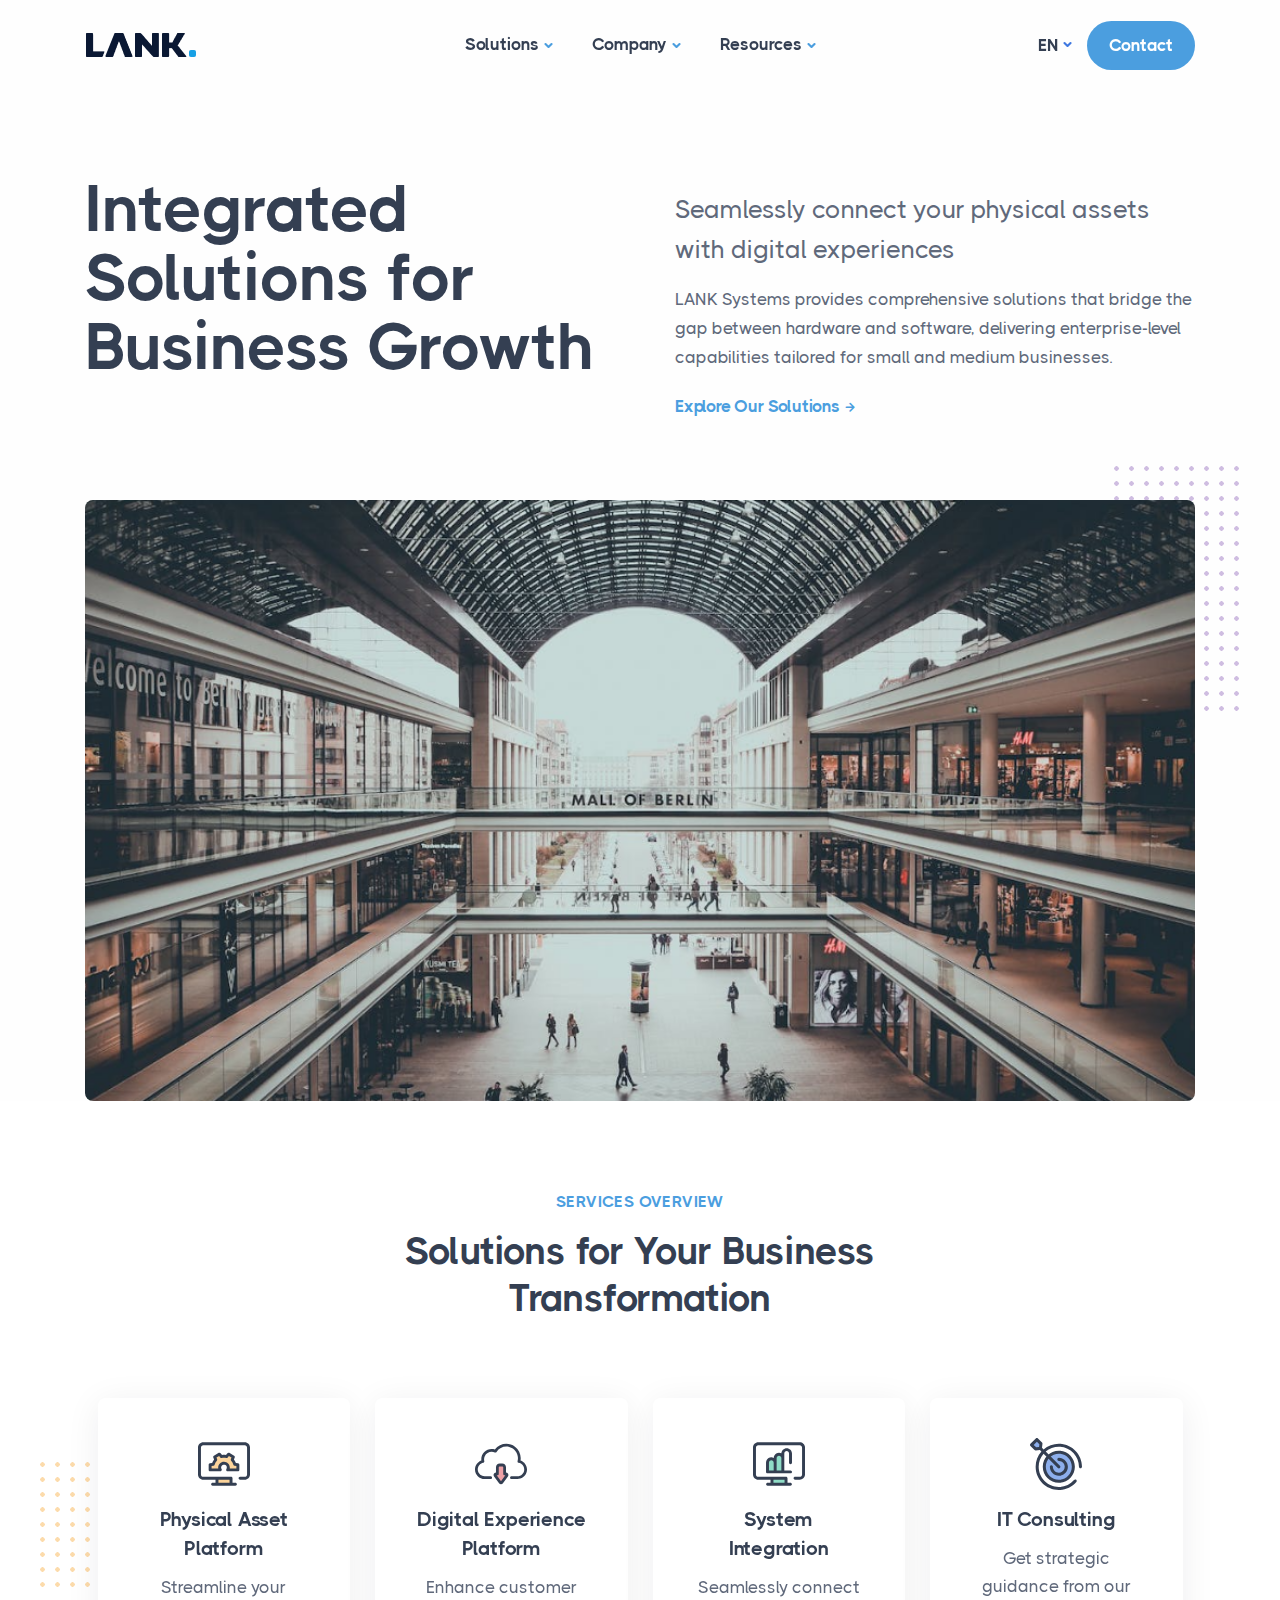
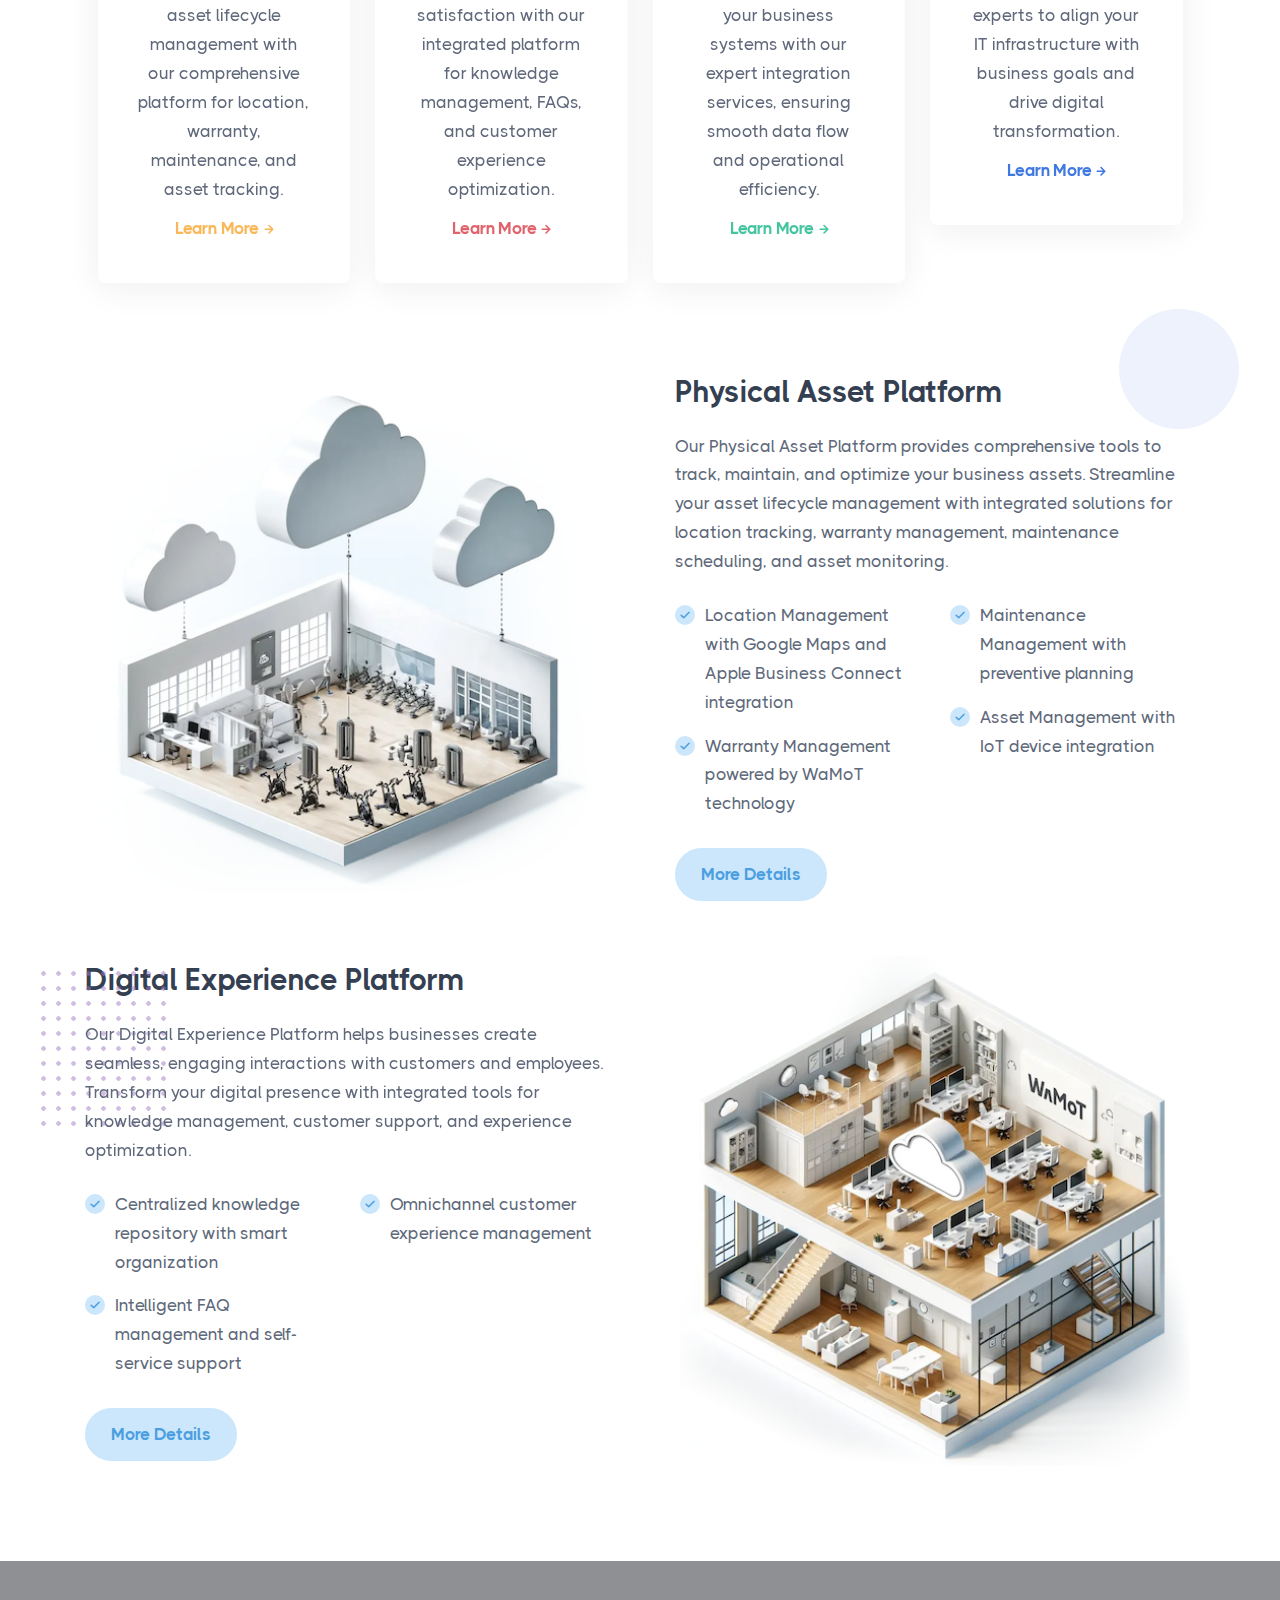
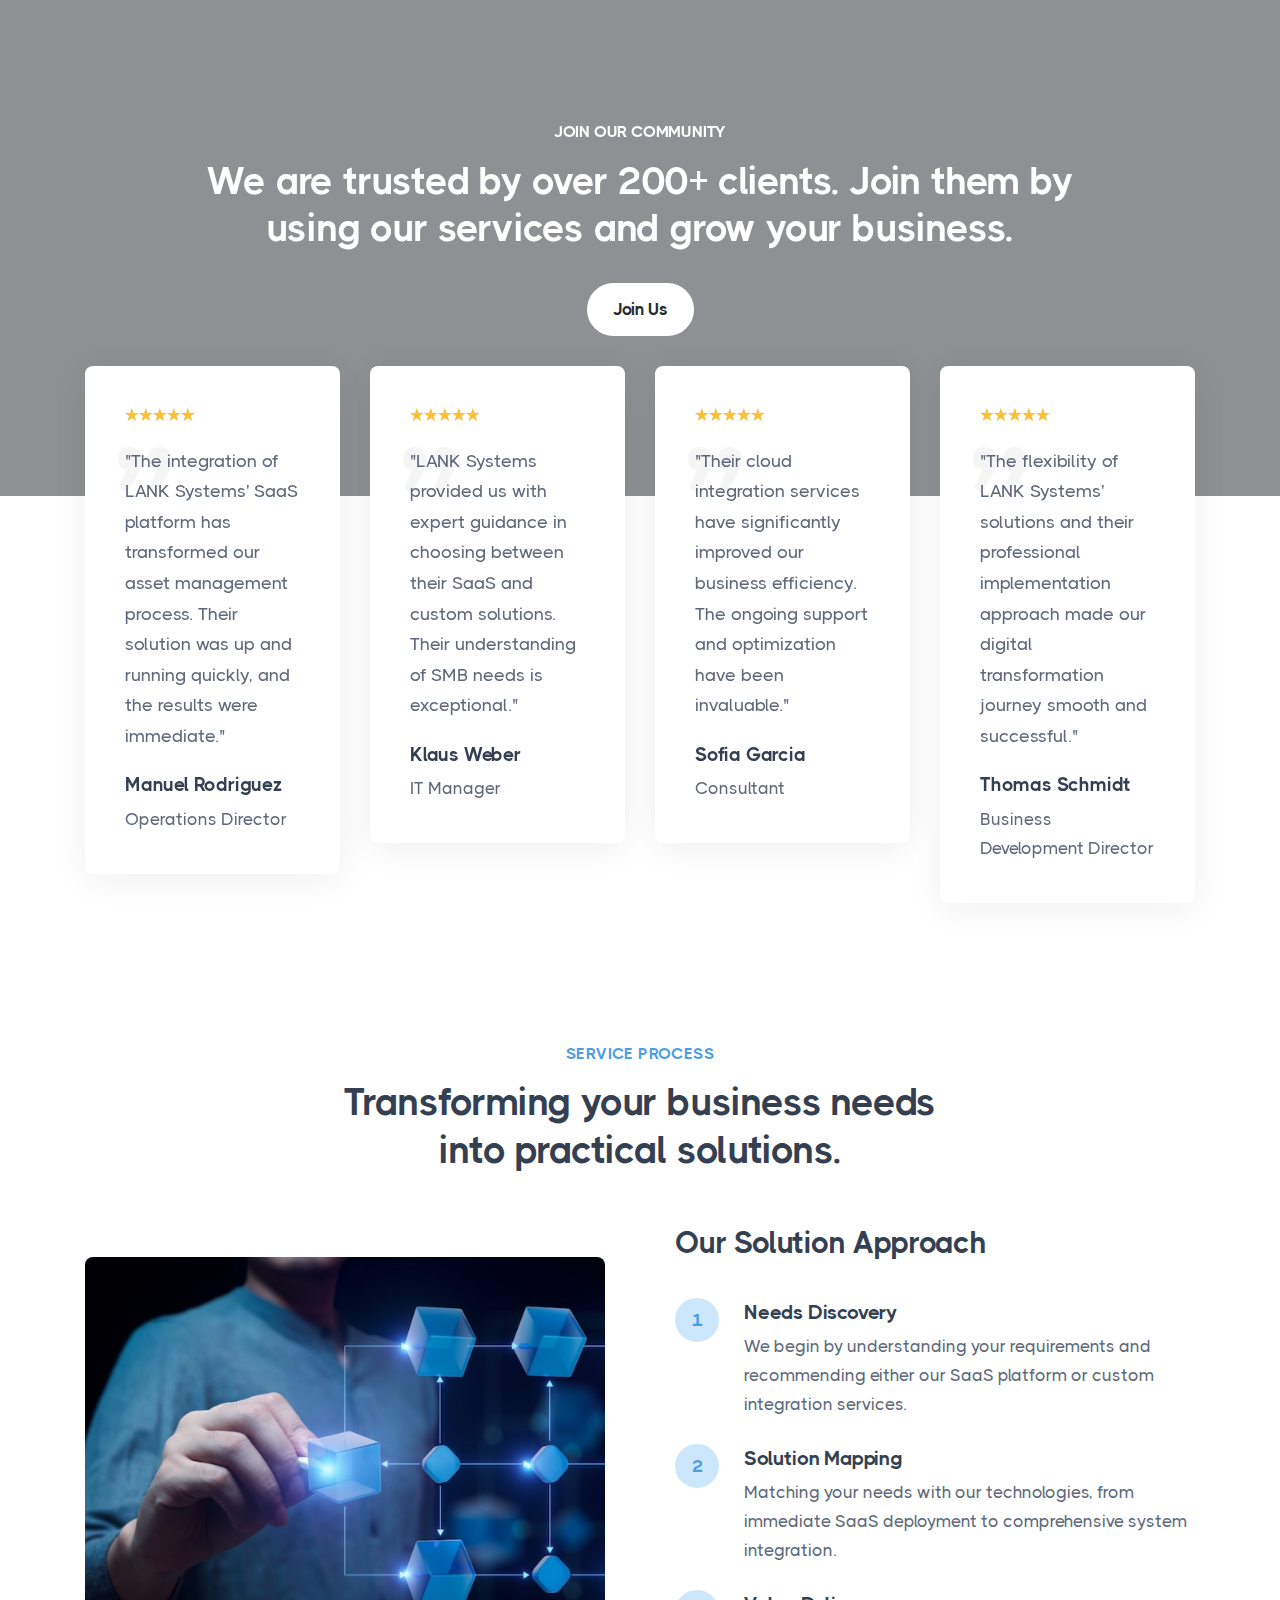
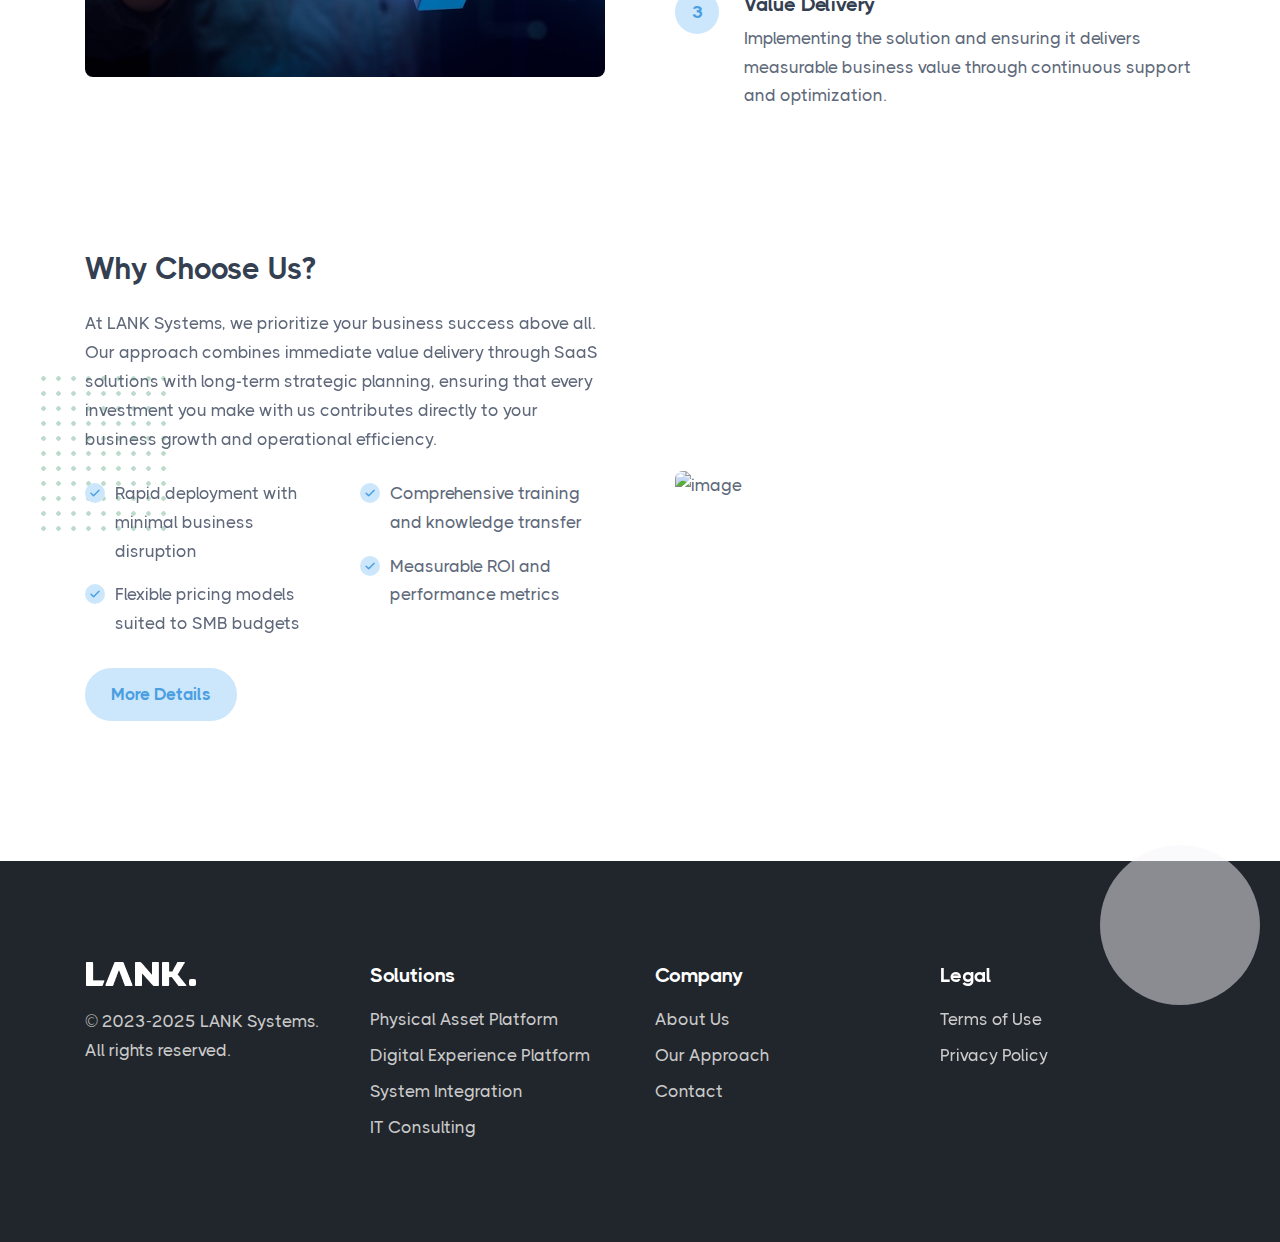
==== index.html @ dd8ab7c1 "- Initial Commit." ====
<!DOCTYPE html>
<html lang="en">

<head>
  <meta charset="utf-8">
  <meta name="viewport" content="width=device-width, initial-scale=1.0">
  <meta name="description" content="An impressive and flawless site template that includes various UI elements and countless features, attractive ready-made blocks and rich pages, basically everything you need to create a unique and professional website.">
  <meta name="keywords" content="Tailwind CSS, business, corporate, creative, gulp, marketing, minimal, modern, multipurpose, one page, responsive, saas, sass, seo, startup, html5 template, site template">
  <meta name="author" content="elemis">
  <title>LANK Systems - Integrated Solutions for Business Growth</title>
  <!-- google fonts -->
  <link rel="preconnect" href="https://fonts.googleapis.com">
  <link rel="preconnect" href="https://fonts.gstatic.com" crossorigin>
  <link href="https://fonts.googleapis.com/css2?family=IBM+Plex+Serif:ital,wght@0,300;0,400;0,500;0,600;0,700;1,300;1,400;1,500;1,600;1,700&family=Manrope:wght@400;500;700&family=Space+Grotesk:wght@300;400;500;600;700&display=swap" rel="stylesheet">
  <link rel="shortcut icon" href="./assets/img/favicon.png">
	<link rel="stylesheet" type="text/css" href="./assets/fonts/unicons/unicons.css">
  <link rel="stylesheet" href="./assets/css/plugins.css">
  <link rel="stylesheet" href="./style.css">
  <link rel="stylesheet" href="./assets/css/colors/violet.css">
  <link rel="preload" href="./assets/css/fonts/thicccboi.css" as="style" onload="this.rel='stylesheet'">
  <style>
        .navbar.navbar-light.fixed .btn:not(.btn-expand):not(.btn-gradient) {
    background: #4B9EDF !important;
    border-color: #4B9EDF !important;
    color: #ffffff !important;
    }
      @media (max-width: 991.98px){
      .navbar-expand-lg .navbar-collapse .dropdown-toggle:after {
        color: #ffffff !important;
      }
  }
  </style>
</head>

<body class="font-THICCCBOI text-[0.85rem]">
  <div class="grow shrink-0">
    <header class="relative wrapper">
      <nav class="navbar navbar-expand-lg center-nav transparent navbar-light">
        <div class="container xl:flex-row lg:flex-row !flex-nowrap items-center">
          <div class="navbar-brand w-full">
            <a href="./index.html">
              <img src="./assets/img/logo-dark.png" srcset="./assets/img/logo-dark@2x.png 2x" alt="LANK Systems">
            </a>
          </div>
          <div class="navbar-collapse offcanvas offcanvas-nav offcanvas-start">
            <div class="offcanvas-header xl:hidden lg:hidden flex items-center justify-between flex-row p-6">
              <h3 class="text-white xl:text-[1.5rem] !text-[calc(1.275rem_+_0.3vw)] !mb-0">LANK Systems</h3>
              <button type="button" class="btn-close btn-close-white mr-[-0.75rem] m-0 p-0 leading-none text-[#343f52] transition-all duration-[0.2s] ease-in-out border-0 motion-reduce:transition-none before:text-[1.05rem] before:content-['\ed3b'] before:w-[1.8rem] before:h-[1.8rem] before:leading-[1.8rem] before:shadow-none before:transition-[background] before:duration-[0.2s] before:ease-in-out before:flex before:justify-center before:items-center before:m-0 before:p-0 before:rounded-[100%] hover:no-underline bg-inherit before:bg-[rgba(255,255,255,.08)] before:font-Unicons hover:before:bg-[rgba(0,0,0,.11)] focus:outline-0" data-bs-dismiss="offcanvas" aria-label="Close"></button>
            </div>
            <div class="offcanvas-body xl:!ml-auto lg:!ml-auto flex flex-col !h-full">
              <ul class="navbar-nav">
                <li class="nav-item dropdown">
                  <a class="nav-link dropdown-toggle font-bold tracking-[-0.01rem] hover:!text-[#4B9EDF] after:!text-[#4B9EDF]" href="#" data-bs-toggle="dropdown">Solutions</a>
                  <div class="dropdown-menu dropdown-lg">
                    <div class="dropdown-lg-content">
                      <div>
                        <h6 class="dropdown-header !text-[#4B9EDF]">Physical Asset Platform</h6>
                        <ul class="pl-0 list-none">
                          <li><a class="dropdown-item hover:!text-[#4B9EDF]" href="#physical-asset-platform">Location Management</a></li>
                          <li><a class="dropdown-item hover:!text-[#4B9EDF]" href="#physical-asset-platform">Warranty Management</a></li>
                          <li><a class="dropdown-item hover:!text-[#4B9EDF]" href="#physical-asset-platform">Maintenance Management</a></li>
                          <li><a class="dropdown-item hover:!text-[#4B9EDF]" href="#physical-asset-platform">Asset Management</a></li>
                        </ul>
                      </div>
                      <!-- /.column -->
                      <div>
                        <h6 class="dropdown-header !text-[#4B9EDF]">Digital Experience Platform</h6>
                        <ul class="pl-0 list-none">
                          <li><a class="dropdown-item hover:!text-[#4B9EDF]" href="#digital-experience-platform">Knowledge Management</a></li>
                          <li><a class="dropdown-item hover:!text-[#4B9EDF]" href="#digital-experience-platform">FAQ Management</a></li>
                          <li><a class="dropdown-item hover:!text-[#4B9EDF]" href="#digital-experience-platform">Customer Experience Management</a></li>
                        </ul>
                      </div>
                      <!-- /.column -->
                    </div>
                    <!-- /auto-column -->
                  </div>
                </li>
                <li class="nav-item dropdown">
                  <a class="nav-link dropdown-toggle font-bold tracking-[-0.01rem] hover:!text-[#4B9EDF] after:!text-[#4B9EDF]" href="#" data-bs-toggle="dropdown">Company</a>
                  <ul class="dropdown-menu">
                    <li class="nav-item"><a class="dropdown-item hover:!text-[#4B9EDF]" href="#">About Us</a></li>
                    <li class="nav-item"><a class="dropdown-item hover:!text-[#4B9EDF]" href="#our-approach">Our Approach</a></li>
                    <li class="nav-item"><a class="dropdown-item hover:!text-[#4B9EDF]" href="#">Contact</a></li>
                  </ul>
                </li>
                <li class="nav-item dropdown">
                  <a class="nav-link dropdown-toggle font-bold tracking-[-0.01rem] hover:!text-[#4B9EDF] after:!text-[#4B9EDF]" href="#" data-bs-toggle="dropdown">Resources</a>
                  <ul class="dropdown-menu">
                    <li class="nav-item"><a class="dropdown-item hover:!text-[#4B9EDF]" href="#">Case Studies</a></li>
                    <li class="nav-item"><a class="dropdown-item hover:!text-[#4B9EDF]" href="#">Blog</a></li>
                    <li class="nav-item"><a class="dropdown-item hover:!text-[#4B9EDF]" href="#">Support</a></li>
                  </ul>
                </li>
              </ul>
              <!-- /.navbar-nav -->
              <div class="offcanvas-footer xl:hidden lg:hidden">
                <div>
                  <a href="mailto:info@lanksystems.com" class="link-inverse">info@lanksystems.com</a>
                  <br> +886 (02) xxxx xxxx <br>
                  <nav class="nav social social-white mt-4">
                    <a class="text-[#cacaca] text-[1rem] transition-all duration-[0.2s] ease-in-out translate-y-0 motion-reduce:transition-none hover:translate-y-[-0.15rem] m-[0_.7rem_0_0]" href="#"><i class="uil uil-twitter before:content-['\ed59'] !text-white text-[1rem]"></i></a>
                    <a class="text-[#cacaca] text-[1rem] transition-all duration-[0.2s] ease-in-out translate-y-0 motion-reduce:transition-none hover:translate-y-[-0.15rem] m-[0_.7rem_0_0]" href="#"><i class="uil uil-facebook-f before:content-['\eae2'] !text-white text-[1rem]"></i></a>
                    <a class="text-[#cacaca] text-[1rem] transition-all duration-[0.2s] ease-in-out translate-y-0 motion-reduce:transition-none hover:translate-y-[-0.15rem] m-[0_.7rem_0_0]" href="#"><i class="uil uil-linkedin before:content-['\ebf9'] !text-white text-[1rem]"></i></a>
                  </nav>
                  <!-- /.social -->
                </div>
              </div>
              <!-- /.offcanvas-footer -->
            </div>
            <!-- /.offcanvas-body -->
          </div>
          <!-- /.navbar-collapse -->
          <div class="navbar-other w-full !flex !ml-auto">
            <ul class="navbar-nav !flex-row !items-center !ml-auto">
              <li class="nav-item dropdown language-select uppercase group">
                <a class="nav-link dropdown-item dropdown-toggle" href="#" role="button" data-bs-toggle="dropdown" aria-haspopup="true" aria-expanded="false">En</a>
                <ul class="dropdown-menu group-hover:shadow-[0_0.25rem_0.75rem_rgba(30,34,40,0.15)]">
                  <li class="nav-item"><a class="dropdown-item hover:text-[#4B9EDF] hover:bg-[inherit] focus:text-[#4B9EDF] focus:bg-[inherit]" href="#">En</a></li>
                  <li class="nav-item"><a class="dropdown-item hover:text-[#4B9EDF] hover:bg-[inherit] focus:text-[#4B9EDF] focus:bg-[inherit]" href="#">zh-TW</a></li>
                </ul>
              </li>
              <li class="nav-item hidden xl:block lg:block md:block">
                <a href="#" class="btn btn-sm btn-primary text-white !bg-[#4B9EDF] border-[#4B9EDF] hover:text-white hover:bg-[#4B9EDF] hover:border-[#4B9EDF] focus:shadow-[rgba(92,140,229,1)] active:text-white active:bg-[#4B9EDF] active:border-[#4B9EDF] disabled:text-white disabled:bg-[#4B9EDF] disabled:border-[#4B9EDF] !rounded-[50rem] hover:translate-y-[-0.15rem] hover:shadow-[0_0.25rem_0.75rem_rgba(30,34,40,0.15)]">Contact</a>
              </li>
              <li class="nav-item xl:hidden lg:hidden">
                <button class="hamburger offcanvas-nav-btn"><span></span></button>
              </li>
            </ul>
            <!-- /.navbar-nav -->
          </div>
          <!-- /.navbar-other -->
        </div>
        <!-- /.container -->
      </nav>
      <!-- /.navbar -->
    </header>
    <!-- /header -->
    <section class="wrapper">
      <div class="container pt-10 xl:pt-[4.5rem] lg:pt-[4.5rem] md:pt-[4.5rem] pb-[4.5rem] xl:pb-0 lg:pb-0 md:pb-0">
        <div class="flex flex-wrap mx-[-15px] xl:mx-[-35px] lg:mx-[-35px] md:mx-[-20px] mt-[-15px] xl:mt-0 lg:mt-0 mb-16">
          <div class="xl:w-6/12 lg:w-6/12 w-full flex-[0_0_auto] px-[15px] xl:px-[35px] lg:px-[35px] md:px-[20px] mt-[15px] xl:mt-0 lg:mt-0 max-w-full">
            <h1 class="xl:text-[3.3rem] text-[calc(1.455rem_+_2.46vw)] !leading-[1.05] font-bold !mb-0">Integrated Solutions for Business Growth</h1>
          </div>
          <!-- /column -->
          <div class="xl:w-6/12 lg:w-6/12 w-full flex-[0_0_auto] px-[15px] xl:px-[35px] lg:px-[35px] md:px-[20px] mt-[15px] xl:mt-0 lg:mt-0 max-w-full">
            <p class="lead !text-[1.25rem] !leading-[1.6] font-medium my-3">Seamlessly connect your physical assets with digital experiences</p>
            <p class="mb-6">LANK Systems provides comprehensive solutions that bridge the gap between hardware and software, delivering enterprise-level capabilities tailored for small and medium businesses.</p>
            <a href="#" class="text-[#4B9EDF] more hover">Explore Our Solutions</a>
          </div>
          <!-- /column -->
        </div>
        <!-- /.row -->
        <div class="!relative">
          <div class="shape bg-dot violet rellax !w-[7rem] !h-[12.5rem] !absolute z-[1] opacity-50" data-rellax-speed="1" style="top: -2.5rem; right: -2.7rem;"></div>
          <figure class="rounded-[.4rem] xl:!mb-[4rem] lg:!mb-[4rem] md:!mb-[4rem]"><img class="rounded-[.4rem]" src="./assets/img/photos/lank-index-1200x650.jpg" srcset="./assets/img/photos/lank-index-1200x650.jpg 2x" alt="LANK Systems - Integrated Solutions"></figure>
        </div>
      </div>
      <!-- /.container -->
    </section>
    <!-- /section -->
    <section class="wrapper !bg-[#ffffff]">
      <div class="container pt-[4.5rem] pb-0">
        <div class="flex flex-wrap mx-[15px] !mb-8 !text-center">
          <div class="lg:w-8/12 xl:w-7/12 w-full flex-[0_0_auto] px-[15px] max-w-full !mx-auto">
            <h2 class="text-[0.8rem] uppercase text-[#4B9EDF] !mb-3 !leading-[1.35] !tracking-[0.02rem]">Services Overview</h2>
            <h3 class="xl:text-[1.9rem] text-[calc(1.315rem_+_0.78vw)] !leading-[1.25] font-bold">Solutions for Your Business Transformation</h3>
          </div>
          <!-- /column -->
        </div>
        <!-- /.row -->
        <div class="!relative">
          <div class="shape !rounded-[50%] !bg-[#edf2fc] rellax !w-[6rem] !h-[6rem] !absolute z-[1]" data-rellax-speed="1" style="bottom: -0.5rem; right: -2.2rem; z-index: 0;"></div>
          <div class="shape bg-dot yellow rellax !w-[6rem] !h-[7rem] !absolute opacity-50" data-rellax-speed="1" style="top: -0.5rem; left: -2.5rem; z-index: 0;"></div>
          <div class="flex flex-wrap mx-[16rem] xl:mx-[16rem] lg:mx-[16rem] md:mx-[16rem] mt-[16rem] !text-center">
            <div class="md:w-6/12 lg:w-6/12 xl:w-3/12 w-full flex-[0_0_auto] px-[15px] xl:px-[12.5px] lg:px-[12.5px] md:px-[12.5px] max-w-full mt-[25px]">
              <div class="card !shadow-[0_0.25rem_1.75rem_rgba(30,34,40,0.07)]">
                <div class="card-body flex-[1_1_auto] p-[40px]">
                  <img src="./assets/img/icons/lineal/settings-3.svg" class="svg-inject icon-svg icon-svg-md !w-[2.6rem] !h-[2.6rem] text-[#fab758] text-yellow !mb-3 m-[0_auto]" alt="Physical Asset Platform">
                  <h4>Physical Asset Platform</h4>
                  <p class="!mb-2">Streamline your asset lifecycle management with our comprehensive platform for location, warranty, maintenance, and asset tracking.</p>
                  <a href="#" class="more hover text-[#fab758] focus:text-[#fab758] hover:text-[#fab758]">Learn More</a>
                </div>
                <!--/.card-body -->
              </div>
              <!--/.card -->
            </div>
            <!--/column -->
            <div class="md:w-6/12 lg:w-6/12 xl:w-3/12 w-full flex-[0_0_auto] px-[15px] xl:px-[12.5px] lg:px-[12.5px] md:px-[12.5px] max-w-full mt-[25px]">
              <div class="card !shadow-[0_0.25rem_1.75rem_rgba(30,34,40,0.07)]">
                <div class="card-body flex-[1_1_auto] p-[40px]">
                  <img src="./assets/img/icons/lineal/cloud-computing.svg" class="svg-inject icon-svg icon-svg-md !w-[2.6rem] !h-[2.6rem] text-[#e2626b] text-red !mb-3 m-[0_auto]" alt="Digital Experience Platform">
                  <h4>Digital Experience Platform</h4>
                  <p class="!mb-2">Enhance customer satisfaction with our integrated platform for knowledge management, FAQs, and customer experience optimization.</p>
                  <a href="#" class="more hover text-[#e2626b] focus:text-[#e2626b] hover:text-[#e2626b]">Learn More</a>
                </div>
                <!--/.card-body -->
              </div>
              <!--/.card -->
            </div>
            <!--/column -->
            <div class="md:w-6/12 lg:w-6/12 xl:w-3/12 w-full flex-[0_0_auto] px-[15px] xl:px-[12.5px] lg:px-[12.5px] md:px-[12.5px] max-w-full mt-[25px]">
              <div class="card !shadow-[0_0.25rem_1.75rem_rgba(30,34,40,0.07)]">
                <div class="card-body flex-[1_1_auto] p-[40px]">
                  <img src="./assets/img/icons/lineal/analytics.svg" class="svg-inject icon-svg icon-svg-md !w-[2.6rem] !h-[2.6rem] text-[#45c4a0] text-green !mb-3 m-[0_auto]" alt="System Integration">
                  <h4>System Integration</h4>
                  <p class="!mb-2">Seamlessly connect your business systems with our expert integration services, ensuring smooth data flow and operational efficiency.</p>
                  <a href="#" class="more hover text-[#45c4a0] focus:text-[#45c4a0] hover:text-[#45c4a0]">Learn More</a>
                </div>
                <!--/.card-body -->
              </div>
              <!--/.card -->
            </div>
            <!--/column -->
            <div class="md:w-6/12 lg:w-6/12 xl:w-3/12 w-full flex-[0_0_auto] px-[15px] xl:px-[12.5px] lg:px-[12.5px] md:px-[12.5px] max-w-full mt-[25px]">
              <div class="card !shadow-[0_0.25rem_1.75rem_rgba(30,34,40,0.07)]">
                <div class="card-body flex-[1_1_auto] p-[40px]">
                  <img src="./assets/img/icons/lineal/target.svg" class="svg-inject icon-svg icon-svg-md !w-[2.6rem] !h-[2.6rem] text-[#3f78e0] text-blue !mb-3  m-[0_auto]" alt="IT Consulting">
                  <h4>IT Consulting</h4>
                  <p class="!mb-2">Get strategic guidance from our experts to align your IT infrastructure with business goals and drive digital transformation.</p>
                  <a href="#" class="more hover text-[#3f78e0] focus:text-[#3f78e0] hover:text-[#3f78e0]">Learn More</a>
                </div>
                <!--/.card-body -->
              </div>
              <!--/.card -->
            </div>
            <!--/column -->
          </div>
          <!--/.row -->
        </div>
        <!-- /.relative -->
      </div>
    </section>
    <!-- /section -->
    <section class="wrapper !bg-[#ffffff]">
      <div class="container pt-[4.5rem] pb-[4.5rem]">
        <div id="physical-asset-platform" class="flex flex-wrap mx-[-15px] xl:mx-[-35px] lg:mx-[-20px] xl:mt-0 lg:mt-0 items-center">
          <div class="xl:w-6/12 lg:w-6/12 w-full flex-[0_0_auto] xl:px-[35px] lg:px-[20px] px-[15px] max-w-full !relative">
            <div class="shape bg-dot violet rellax !w-[7rem] !h-[8rem] !absolute z-[1] opacity-50" data-rellax-speed="1" style="bottom: -2rem; left: -0.7rem;"></div>
            <figure class="!rounded-[.4rem] !mb-0"><img class="!rounded-[.4rem]" src="./assets/img/photos/home-physical-asset.png" srcset="./assets/img/photos/home-physical-asset@2x.png 2x" alt="image"></figure>
          </div>
          <!--/column -->
          <div class="xl:w-6/12 lg:w-6/12 w-full flex-[0_0_auto] xl:px-[35px] lg:px-[20px] px-[15px] max-w-full">
            <h3 class="xl:text-[1.5rem] text-[calc(1.275rem_+_0.3vw)] font-bold !leading-[1.3] mb-4">Physical Asset Platform</h3>
            <p class="!mb-5">Our Physical Asset Platform provides comprehensive tools to track, maintain, and optimize your business assets. Streamline your asset lifecycle management with integrated solutions for location tracking, warranty management, maintenance scheduling, and asset monitoring.</p>
            <div class="flex flex-wrap mx-[-15px] mt-[-15px]">
              <div class="xl:w-6/12 w-full flex-[0_0_auto] px-[15px] max-w-full mt-[15px]">
                <ul class="pl-0 list-none bullet-bg bullet-soft-lankblue !mb-0">
                  <li class="relative pl-6">
                    <span><i class="uil uil-check !w-4 !h-4 text-[0.8rem] leading-none tracking-[normal] text-center table !text-[#4B9EDF] !bg-[#CCE7FC] absolute rounded-[100%] left-0 top-[0.2rem] before:align-middle before:table-cell before:content-['\e9dd']"></i></span>
                    <span>Location Management with Google Maps and Apple Business Connect integration</span>
                  </li>
                  <li class="mt-3 relative pl-6">
                    <span><i class="uil uil-check !w-4 !h-4 text-[0.8rem] leading-none tracking-[normal] text-center table !text-[#4B9EDF] !bg-[#CCE7FC] absolute rounded-[100%] left-0 top-[0.2rem] before:align-middle before:table-cell before:content-['\e9dd']"></i></span>
                    <span>Warranty Management powered by WaMoT technology</span></li>
                </ul>
              </div>
              <!--/column -->
              <div class="xl:w-6/12 w-full flex-[0_0_auto] px-[15px] max-w-full mt-[15px]">
                <ul class="pl-0 list-none bullet-bg bullet-soft-lankblue !mb-0">
                  <li class="relative pl-6">
                    <span><i class="uil uil-check !w-4 !h-4 text-[0.8rem] leading-none tracking-[normal] text-center table !text-[#4B9EDF] !bg-[#CCE7FC] absolute rounded-[100%] left-0 top-[0.2rem] before:align-middle before:table-cell before:content-['\e9dd']"></i></span>
                    <span>Maintenance Management with preventive planning</span>
                  </li>
                  <li class="mt-3 relative pl-6">
                    <span><i class="uil uil-check !w-4 !h-4 text-[0.8rem] leading-none tracking-[normal] text-center table !text-[#4B9EDF] !bg-[#CCE7FC] absolute rounded-[100%] left-0 top-[0.2rem] before:align-middle before:table-cell before:content-['\e9dd']"></i></span>
                    <span>Asset Management with IoT device integration</span></li>
                </ul>
              </div>
              <!--/column -->
            </div>
            <!--/.row -->
            <a href="#" class="btn btn-soft-lankblue !text-[.85rem] !tracking-[normal] !rounded-[50rem] mt-6 !mb-0">More Details</a>
          </div>
          <!--/column -->
        </div>
        <!--/.row -->
        <div id="digital-experience-platform" class="flex flex-wrap mx-[-15px] xl:mx-[-35px] lg:mx-[-20px] mt-[4.5rem] items-center">
          <div class="xl:w-6/12 lg:w-6/12 w-full flex-[0_0_auto] xl:px-[35px] lg:px-[20px] px-[15px] max-w-full mt-[50px] xl:!order-2 lg:!order-2 !relative">
            <div class="shape !rounded-[50%] rellax !w-[8rem] !h-[8rem] absolute" data-rellax-speed="1" style="bottom: -2.5rem; right: -1.5rem;"></div>
            <figure class="!rounded-[.4rem] !mb-0"><img class="!rounded-[.4rem]" src="./assets/img/photos/home-digital-exp.png" srcset="./assets/img/photos/home-digital-exp@2x.png 2x" alt="image"></figure>
          </div>
          <!--/column -->
          <div class="xl:w-6/12 lg:w-6/12 w-full flex-[0_0_auto] xl:px-[35px] lg:px-[20px] px-[15px] max-w-full mt-[50px]">
            <h3 class="xl:text-[1.5rem] text-[calc(1.275rem_+_0.3vw)] font-bold !leading-[1.3] mb-4">Digital Experience Platform</h3>
            <p class="!mb-5">Our Digital Experience Platform helps businesses create seamless, engaging interactions with customers and employees. Transform your digital presence with integrated tools for knowledge management, customer support, and experience optimization.</p>
            <div class="flex flex-wrap mx-[-15px] mt-[-15px]">
              <div class="xl:w-6/12 w-full flex-[0_0_auto] px-[15px] max-w-full mt-[15px]">
                <ul class="pl-0 list-none bullet-bg bullet-soft-lankblue !mb-0">
                  <li class="relative pl-6">
                    <span><i class="uil uil-check !w-4 !h-4 text-[0.8rem] leading-none tracking-[normal] text-center table !text-[#4B9EDF] !bg-[#CCE7FC] absolute rounded-[100%] left-0 top-[0.2rem] before:align-middle before:table-cell before:content-['\e9dd']"></i></span>
                    <span>Centralized knowledge repository with smart organization</span>
                  </li>
                  <li class="mt-3 relative pl-6">
                    <span><i class="uil uil-check !w-4 !h-4 text-[0.8rem] leading-none tracking-[normal] text-center table !text-[#4B9EDF] !bg-[#CCE7FC] absolute rounded-[100%] left-0 top-[0.2rem] before:align-middle before:table-cell before:content-['\e9dd']"></i></span>
                    <span>Intelligent FAQ management and self-service support</span></li>
                </ul>
              </div>
              <!--/column -->
              <div class="xl:w-6/12 w-full flex-[0_0_auto] px-[15px] max-w-full mt-[15px]">
                <ul class="pl-0 list-none bullet-bg bullet-soft-lankblue !mb-0">
                  <li class="relative pl-6">
                    <span><i class="uil uil-check !w-4 !h-4 text-[0.8rem] leading-none tracking-[normal] text-center table !text-[#4B9EDF] !bg-[#CCE7FC] absolute rounded-[100%] left-0 top-[0.2rem] before:align-middle before:table-cell before:content-['\e9dd']"></i></span>
                    <span>Omnichannel customer experience management</span>
                  </li>
                </ul>
              </div>
              <!--/column -->
            </div>
            <!--/.row -->
            <a href="#" class="btn btn-soft-lankblue !text-[.85rem] !tracking-[normal] !rounded-[50rem] mt-6 !mb-0">More Details</a>
          </div>
          <!--/column -->
        </div>
        <!--/.row -->
      </div>
      <!-- /.container -->
    </section>
    <!-- /section -->
    <section class="wrapper image-wrapper bg-image bg-overlay !bg-fixed bg-no-repeat bg-[center_center] bg-cover relative z-0 before:content-[''] before:block before:absolute before:z-[1] before:w-full before:h-full before:left-0 before:top-0 before:bg-[rgba(30,34,40,.5)]" data-image-src="./assets/img/photos/home-bg-community-dots.jpeg">
      <div class="container py-[8rem]">
        <div class="flex flex-wrap mx-[-15px] !text-center">
          <div class="lg:w-11/12 xl:w-10/12 xxl:w-8/12 w-full flex-[0_0_auto] px-[15px] max-w-full !mx-auto">
            <h2 class="text-[0.8rem] !leading-[1.35] uppercase text-white !mb-3">Join Our Community</h2>
            <h3 class="xl:text-[1.9rem] text-[calc(1.315rem_+_0.78vw)] !leading-[1.25] font-bold !mb-6 text-white lg:!px-5 xxl:!px-0">We are trusted by over 200+ clients. Join them by using our services and grow your business.</h3>
            <a href="#" class="btn btn-white !rounded-[50rem]  !mb-0 whitespace-nowrap">Join Us</a>
          </div>
          <!-- /column -->
        </div>
        <!-- /.row -->
      </div>
      <!-- /.container -->
    </section>
    <!-- /section -->
    <section class="wrapper !bg-[#ffffff]">
      <div class="container py-[4.5rem] xl:!py-[7rem] lg:!py-[7rem] md:!py-[7rem]">
        <div class="itemgrid !mb-[4.5rem] xl:!mb-[7rem] lg:!mb-[7rem] md:!mb-[7rem]">
          <div class="flex flex-wrap mx-[-15px] isotope mt-[-9rem] xl:!mt-[-15rem] lg:!mt-[-15rem] md:!mt-[-15rem]">
            <div class="item md:w-6/12 lg:w-6/12 xl:w-3/12 flex-[0_0_auto] px-[15px] mt-[30px] max-w-full">
              <div class="card !shadow-[0_0.25rem_1.75rem_rgba(30,34,40,0.07)]">
                <div class="card-body flex-[1_1_auto] p-[40px]">
                  <span class="ratings  inline-block relative w-20 h-[0.8rem] text-[0.9rem] leading-none before:text-[rgba(38,43,50,0.1)] after:inline-block after:not-italic after:font-normal after:absolute after:text-[#fcc032] after:content-['\2605\2605\2605\2605\2605'] after:overflow-hidden after:left-0 after:top-0 before:inline-block before:not-italic before:font-normal before:absolute before:text-[#fcc032] before:content-['\2605\2605\2605\2605\2605'] before:overflow-hidden before:left-0 before:top-0 five !mb-3"></span>
                  <blockquote class="text-[.9rem] !leading-[1.7] font-medium pl-4 icon m-[0_0_1rem] !mb-0 relative p-0 border-0 before:content-['\201d'] before:absolute before:top-[-1.5rem] before:left-[-0.9rem] before:text-[rgba(52,63,82,0.05)] before:text-[10rem] before:leading-none before:z-[1]">
                    <p>"The integration of LANK Systems' SaaS platform has transformed our asset management process. Their solution was up and running quickly, and the results were immediate."</p>
                    <div class="flex items-center text-left">
                      <div class="info !pl-0">
                        <h5 class="!mb-1 text-[.95rem] !leading-[1.5]">Manuel Rodriguez</h5>
                        <p class="!mb-0 text-[.85rem]">Operations Director</p>
                      </div>
                    </div>
                  </blockquote>
                </div>
                <!-- /.card-body -->
              </div>
              <!-- /.card -->
            </div>
            <!--/column -->
            <div class="item md:w-6/12 lg:w-6/12 xl:w-3/12 flex-[0_0_auto] px-[15px] mt-[30px] max-w-full">
              <div class="card !shadow-[0_0.25rem_1.75rem_rgba(30,34,40,0.07)]">
                <div class="card-body flex-[1_1_auto] p-[40px]">
                  <span class="ratings  inline-block relative w-20 h-[0.8rem] text-[0.9rem] leading-none before:text-[rgba(38,43,50,0.1)] after:inline-block after:not-italic after:font-normal after:absolute after:text-[#fcc032] after:content-['\2605\2605\2605\2605\2605'] after:overflow-hidden after:left-0 after:top-0 before:inline-block before:not-italic before:font-normal before:absolute before:text-[#fcc032] before:content-['\2605\2605\2605\2605\2605'] before:overflow-hidden before:left-0 before:top-0 five !mb-3"></span>
                  <blockquote class="text-[.9rem] !leading-[1.7] font-medium pl-4 icon m-[0_0_1rem] !mb-0 relative p-0 border-0 before:content-['\201d'] before:absolute before:top-[-1.5rem] before:left-[-0.9rem] before:text-[rgba(52,63,82,0.05)] before:text-[10rem] before:leading-none before:z-[1]">
                    <p>"LANK Systems provided us with expert guidance in choosing between their SaaS and custom solutions. Their understanding of SMB needs is exceptional."</p>
                    <div class="flex items-center text-left">
                      <div class="info !pl-0">
                        <h5 class="!mb-1 text-[.95rem] !leading-[1.5]">Klaus Weber</h5>
                        <p class="!mb-0 text-[.85rem]">IT Manager</p>
                      </div>
                    </div>
                  </blockquote>
                </div>
                <!-- /.card-body -->
              </div>
              <!-- /.card -->
            </div>
            <!--/column -->
            <div class="item md:w-6/12 lg:w-6/12 xl:w-3/12 flex-[0_0_auto] px-[15px] mt-[30px] max-w-full">
              <div class="card !shadow-[0_0.25rem_1.75rem_rgba(30,34,40,0.07)]">
                <div class="card-body flex-[1_1_auto] p-[40px]">
                  <span class="ratings  inline-block relative w-20 h-[0.8rem] text-[0.9rem] leading-none before:text-[rgba(38,43,50,0.1)] after:inline-block after:not-italic after:font-normal after:absolute after:text-[#fcc032] after:content-['\2605\2605\2605\2605\2605'] after:overflow-hidden after:left-0 after:top-0 before:inline-block before:not-italic before:font-normal before:absolute before:text-[#fcc032] before:content-['\2605\2605\2605\2605\2605'] before:overflow-hidden before:left-0 before:top-0 five !mb-3"></span>
                  <blockquote class="text-[.9rem] !leading-[1.7] font-medium pl-4 icon m-[0_0_1rem] !mb-0 relative p-0 border-0 before:content-['\201d'] before:absolute before:top-[-1.5rem] before:left-[-0.9rem] before:text-[rgba(52,63,82,0.05)] before:text-[10rem] before:leading-none before:z-[1]">
                    <p>"Their cloud integration services have significantly improved our business efficiency. The ongoing support and optimization have been invaluable."</p>
                    <div class="flex items-center text-left">
                      <div class="info !pl-0">
                        <h5 class="!mb-1 text-[.95rem] !leading-[1.5]">Sofia Garcia</h5>
                        <p class="!mb-0 text-[.85rem]">Consultant</p>
                      </div>
                    </div>
                  </blockquote>
                </div>
                <!-- /.card-body -->
              </div>
              <!-- /.card -->
            </div>
            <!--/column -->
            <div class="item md:w-6/12 lg:w-6/12 xl:w-3/12 flex-[0_0_auto] px-[15px] mt-[30px] max-w-full">
              <div class="card !shadow-[0_0.25rem_1.75rem_rgba(30,34,40,0.07)]">
                <div class="card-body flex-[1_1_auto] p-[40px]">
                  <span class="ratings  inline-block relative w-20 h-[0.8rem] text-[0.9rem] leading-none before:text-[rgba(38,43,50,0.1)] after:inline-block after:not-italic after:font-normal after:absolute after:text-[#fcc032] after:content-['\2605\2605\2605\2605\2605'] after:overflow-hidden after:left-0 after:top-0 before:inline-block before:not-italic before:font-normal before:absolute before:text-[#fcc032] before:content-['\2605\2605\2605\2605\2605'] before:overflow-hidden before:left-0 before:top-0 five !mb-3"></span>
                  <blockquote class="text-[.9rem] !leading-[1.7] font-medium pl-4 icon m-[0_0_1rem] !mb-0 relative p-0 border-0 before:content-['\201d'] before:absolute before:top-[-1.5rem] before:left-[-0.9rem] before:text-[rgba(52,63,82,0.05)] before:text-[10rem] before:leading-none before:z-[1]">
                    <p>"The flexibility of LANK Systems' solutions and their professional implementation approach made our digital transformation journey smooth and successful."</p>
                    <div class="flex items-center text-left">
                      <div class="info !pl-0">
                        <h5 class="!mb-1 text-[.95rem] !leading-[1.5]">Thomas Schmidt</h5>
                        <p class="!mb-0 text-[.85rem]">Business Development Director</p>
                      </div>
                    </div>
                  </blockquote>
                </div>
                <!-- /.card-body -->
              </div>
              <!-- /.card -->
            </div>
            <!--/column -->
          </div>
          <!-- /.row -->
        </div>
        <!-- /.grid-view -->
        <div class="flex flex-wrap mx-[-15px] !mb-8 !text-center">
          <div class="lg:w-8/12 xl:w-7/12 xxl:w-6/12 w-full flex-[0_0_auto] px-[15px] max-w-full !mx-auto">
            <h2 class="text-[0.8rem] uppercase text-[#4B9EDF] !mb-3 !leading-[1.35] !tracking-[0.02rem]">Service Process</h2>
            <h3 class="xl:text-[1.9rem] text-[calc(1.315rem_+_0.78vw)] !leading-[1.25] font-bold">Transforming your business needs into practical solutions.</h3>
          </div>
          <!-- /column -->
        </div>
        <!-- /.row -->
        <div class="flex flex-wrap mx-[-15px] xl:mx-[-35px] lg:mx-[-20px] mt-[-50px] !mb-[4.5rem] xl:!mb-[7rem] lg:!mb-[7rem] md:!mb-[7rem] items-center">
          <div class="xl:w-6/12 lg:w-6/12 w-full flex-[0_0_auto] px-[15px] xl:px-[35px] lg:px-[20px] mt-[50px] max-w-full !relative">
            <div class="shape bg-dot leaf rellax !w-[7rem] !h-[8rem] !absolute z-[1] opacity-50" data-rellax-speed="1" style="bottom: -2rem; left: -0.7rem;"></div>
            <figure class="rounded-[0.4rem] relative z-[2]"><img class="rounded-[0.4rem]" src="./assets/img/photos/home-solution-approach.jpeg" srcset="./assets/img/photos/home-solution-approach@2x.jpeg 2x" alt="image"></figure>
          </div>
          <!--/column -->
          <div id="our-approach" class="xl:w-6/12 lg:w-6/12 xxl:w-5/12 w-full flex-[0_0_auto] px-[15px] xl:px-[35px] lg:px-[20px] mt-[50px] max-w-full">
            <h3 class="xl:text-[1.5rem] text-[calc(1.275rem_+_0.3vw)] !leading-[1.3] font-bold mb-7">Our Solution Approach</h3>
            <div class="flex flex-row mb-5">
              <div>
                <span class="icon btn btn-circle btn-soft-lankblue pointer-events-none mr-5 !w-[2.2rem] !h-[2.2rem] !inline-flex !items-center !justify-center !text-[1rem] !leading-none !p-0 !rounded-[100%]"><span class="number text-[0.9rem]">1</span></span>
              </div>
              <div>
                <h4 class="!mb-1 !text-[1rem] !leading-[1.45]">Needs Discovery</h4>
                <p class="!mb-0">We begin by understanding your requirements and recommending either our SaaS platform or custom integration services.</p>
              </div>
            </div>
            <div class="flex flex-row mb-5">
              <div>
                <span class="icon btn btn-circle btn-soft-lankblue pointer-events-none mr-5 !w-[2.2rem] !h-[2.2rem] !inline-flex !items-center !justify-center !text-[1rem] !leading-none !p-0 !rounded-[100%]"><span class="number text-[0.9rem]">2</span></span>
              </div>
              <div>
                <h4 class="!mb-1 !text-[1rem] !leading-[1.45]">Solution Mapping</h4>
                <p class="!mb-0">Matching your needs with our technologies, from immediate SaaS deployment to comprehensive system integration.</p>
              </div>
            </div>
            <div class="flex flex-row">
              <div>
                <span class="icon btn btn-circle btn-soft-lankblue pointer-events-none mr-5 !w-[2.2rem] !h-[2.2rem] !inline-flex !items-center !justify-center !text-[1rem] !leading-none !p-0 !rounded-[100%]"><span class="number text-[0.9rem]">3</span></span>
              </div>
              <div>
                <h4 class="!mb-1 !text-[1rem] !leading-[1.45]">Value Delivery</h4>
                <p class="!mb-0">Implementing the solution and ensuring it delivers measurable business value through continuous support and optimization.</p>
              </div>
            </div>
          </div>
          <!--/column -->
        </div>
        <!--/.row -->
        <div class="flex flex-wrap mx-[-15px] xl:mx-[-35px] lg:mx-[-20px] mt-[-50px] items-center">
          <div class="xl:w-6/12 lg:w-6/12 w-full flex-[0_0_auto] px-[15px] xl:px-[35px] lg:px-[20px] mt-[50px] max-w-full xl:!order-2 lg:!order-2 !relative">
            <div class="shape !rounded-[50%] !bg-[#f6f3f9] rellax !w-[8rem] !h-[8rem] !absolute z-[1] opacity-50" data-rellax-speed="1" style="bottom: -2.5rem; right: -1.5rem;"></div>
            <figure class="rounded-[0.4rem] relative z-[2]"><img class="rounded-[0.4rem]" src="./assets/img/photos/home-why-choose-us.jpeg" srcset="./assets/img/photos/home-why-choose-us@2x.jpeg 2x" alt="image"></figure>
          </div>
          <!--/column -->
          <div class="xl:w-6/12 lg:w-6/12 w-full flex-[0_0_auto] px-[15px] xl:px-[35px] lg:px-[20px] mt-[50px] max-w-full">
            <h3 class="xl:text-[1.5rem] text-[calc(1.275rem_+_0.3vw)] !leading-[1.3] font-bold mb-4">Why Choose Us?</h3>
            <p class="!mb-5">At LANK Systems, we prioritize your business success above all. Our approach combines immediate value delivery through SaaS solutions with long-term strategic planning, ensuring that every investment you make with us contributes directly to your business growth and operational efficiency.</p>
            <div class="flex flex-wrap mx-[-15px] mt-[-15px]">
              <div class="xl:w-6/12 w-full flex-[0_0_auto] px-[15px] max-w-full mt-[15px]">
                <ul class="pl-0 list-none bullet-bg bullet-soft-lankblue !mb-0">
                  <li class="relative pl-6">
                    <span><i class="uil uil-check !w-4 !h-4 text-[0.8rem] leading-none tracking-[normal] text-center table !text-[#4B9EDF] !bg-[#CCE7FC] absolute rounded-[100%] left-0 top-[0.2rem] before:align-middle before:table-cell before:content-['\e9dd']"></i></span>
                    <span>Rapid deployment with minimal business disruption</span>
                  </li>
                  <li class="mt-3 relative pl-6">
                    <span><i class="uil uil-check !w-4 !h-4 text-[0.8rem] leading-none tracking-[normal] text-center table !text-[#4B9EDF] !bg-[#CCE7FC] absolute rounded-[100%] left-0 top-[0.2rem] before:align-middle before:table-cell before:content-['\e9dd']"></i></span>
                    <span>Flexible pricing models suited to SMB budgets</span></li>
                </ul>
              </div>
              <!--/column -->
              <div class="xl:w-6/12 w-full flex-[0_0_auto] px-[15px] max-w-full mt-[15px]">
                <ul class="pl-0 list-none bullet-bg bullet-soft-lankblue !mb-0">
                  <li class="relative pl-6">
                    <span><i class="uil uil-check !w-4 !h-4 text-[0.8rem] leading-none tracking-[normal] text-center table !text-[#4B9EDF] !bg-[#CCE7FC] absolute rounded-[100%] left-0 top-[0.2rem] before:align-middle before:table-cell before:content-['\e9dd']"></i></span>
                    <span>Comprehensive training and knowledge transfer</span>
                  </li>
                  <li class="mt-3 relative pl-6">
                    <span><i class="uil uil-check !w-4 !h-4 text-[0.8rem] leading-none tracking-[normal] text-center table !text-[#4B9EDF] !bg-[#CCE7FC] absolute rounded-[100%] left-0 top-[0.2rem] before:align-middle before:table-cell before:content-['\e9dd']"></i></span>
                    <span>Measurable ROI and performance metrics</span></li>
                </ul>
              </div>
              <!--/column -->
            </div>
            <!--/.row -->
            <a href="#" class="btn btn-soft-lankblue !text-[.85rem] !tracking-[normal] !rounded-[50rem] mt-6 !mb-0">More Details</a>
          </div>
          <!--/column -->
        </div>
        <!--/.row -->
      </div>
      <!-- /.container -->
    </section>
    <!-- /section -->
  </div>
  <!-- /.content-wrapper -->
  <footer class="bg-[#21262c] opacity-100 text-[#cacaca]">
    <div class="container py-16 xl:!py-20 lg:!py-20 md:!py-20">
      <div class="flex flex-wrap mx-[-15px] mt-[-30px] xl:mt-0 lg:mt-0">
        <div class="md:w-4/12 xl:w-3/12 lg:w-3/12 w-full flex-[0_0_auto] px-[15px] max-w-full xl:mt-0 lg:mt-0 mt-[30px]">
          <div class="widget text-[#cacaca]">
            <img class="!mb-4" src="./assets/img/logo-white-left.png" srcset="./assets/img/logo-white-left@2x.png 2x" alt="LANK Systems">
            <p class="!mb-4">© 2023-2025 LANK Systems. <br class="hidden xl:block lg:block text-[#cacaca]">All rights reserved.</p>
          </div>
        </div>
        <!-- /column -->
        <div class="md:w-4/12 xl:w-3/12 lg:w-3/12 w-full flex-[0_0_auto] px-[15px] max-w-full xl:mt-0 lg:mt-0 mt-[30px]">
          <div class="widget text-[#cacaca]">
            <h4 class="widget-title text-white !mb-3">Solutions</h4>
            <ul class="pl-0 list-none !mb-0">
              <li><a class="text-[#cacaca] hover:text-[#4B9EDF]" href="#">Physical Asset Platform</a></li>
              <li class="mt-[0.35rem]"><a class="text-[#cacaca] hover:text-[#4B9EDF]" href="#">Digital Experience Platform</a></li>
              <li class="mt-[0.35rem]"><a class="text-[#cacaca] hover:text-[#4B9EDF]" href="#">System Integration</a></li>
              <li class="mt-[0.35rem]"><a class="text-[#cacaca] hover:text-[#4B9EDF]" href="#">IT Consulting</a></li>
            </ul>
          </div>
        </div>
        <!-- /column -->
        <div class="md:w-4/12 xl:w-3/12 lg:w-3/12 w-full flex-[0_0_auto] px-[15px] max-w-full xl:mt-0 lg:mt-0 mt-[30px]">
          <div class="widget text-[#cacaca]">
            <h4 class="widget-title text-white !mb-3">Company</h4>
            <ul class="pl-0 list-none !mb-0">
              <li><a class="text-[#cacaca] hover:text-[#4B9EDF]" href="#">About Us</a></li>
              <li class="mt-[0.35rem]"><a class="text-[#cacaca] hover:text-[#4B9EDF]" href="#our-approach">Our Approach</a></li>
              <li class="mt-[0.35rem]"><a class="text-[#cacaca] hover:text-[#4B9EDF]" href="#">Contact</a></li>
            </ul>
          </div>
        </div>
        <!-- /column -->
        <div class="md:w-4/12 xl:w-3/12 lg:w-3/12 w-full flex-[0_0_auto] px-[15px] max-w-full xl:mt-0 lg:mt-0 mt-[30px]">
          <div class="widget text-[#cacaca]">
            <h4 class="widget-title text-white !mb-3">Legal</h4>
            <ul class="pl-0 list-none !mb-0">
              <li><a class="text-[#cacaca] hover:text-[#4B9EDF]" href="terms.html">Terms of Use</a></li>
              <li class="mt-[0.35rem]"><a class="text-[#cacaca] hover:text-[#4B9EDF]" href="privacy.html">Privacy Policy</a></li>
            </ul>
          </div>
        </div>
        <!-- /column -->
      </div>
      <!--/.row -->
    </div>
    <!-- /.container -->
  </footer>
  <!-- progress wrapper -->
  <div class="progress-wrap fixed w-[2.3rem] h-[2.3rem] cursor-pointer block shadow-[inset_0_0_0_0.1rem_rgba(128,130,134,0.25)] z-[1010] opacity-0 invisible translate-y-3 transition-all duration-[0.2s] ease-[linear,margin-right] delay-[0s] rounded-[100%] right-6 bottom-6 motion-reduce:transition-none after:absolute after:content-['\e951'] after:text-center after:leading-[2.3rem] after:text-[1.2rem] after:text-[#4B9EDF] after:h-[2.3rem] after:w-[2.3rem] after:cursor-pointer after:block after:z-[1] after:transition-all after:duration-[0.2s] after:ease-linear after:left-0 after:top-0 motion-reduce:after:transition-none after:font-Unicons">
    <svg class="progress-circle svg-content" width="100%" height="100%" viewBox="-1 -1 102 102">
      <path class="fill-none stroke-[#4B9EDF] stroke-[4] box-border transition-all duration-[0.2s] ease-linear motion-reduce:transition-none" d="M50,1 a49,49 0 0,1 0,98 a49,49 0 0,1 0,-98" />
    </svg>
  </div>
  <script src="./assets/js/plugins.js"></script>
  <script src="./assets/js/theme.js"></script>
</body>

</html>
---- assets/fonts/unicons/unicons.css ----
@font-face {
	font-family:Unicons;
	src:url(./Unicons.woff2) format("woff2"),url(./Unicons.woff) format("woff");
	font-weight:400;
	font-style:normal;
	font-display:block
}
@font-face {
	font-family:Custom;
	src:url(../custom/Custom.woff2) format("woff2"),url(../custom/Custom.woff) format("woff");
	font-weight:400;
	font-style:normal;
	font-display:block
}
---- assets/css/plugins.css ----
@charset "UTF-8";/*!
 * animate.css - https://animate.style/
 * Version - 4.1.1
 * Licensed under the MIT license - http://opensource.org/licenses/MIT
 *
 * Copyright (c) 2020 Animate.css
 */:root{--animate-duration:1s;--animate-delay:1s;--animate-repeat:1}.animate__animated{-webkit-animation-duration:1s;animation-duration:1s;-webkit-animation-duration:var(--animate-duration);animation-duration:var(--animate-duration);-webkit-animation-fill-mode:both;animation-fill-mode:both}.animate__animated.animate__infinite{-webkit-animation-iteration-count:infinite;animation-iteration-count:infinite}.animate__animated.animate__repeat-1{-webkit-animation-iteration-count:1;animation-iteration-count:1;-webkit-animation-iteration-count:var(--animate-repeat);animation-iteration-count:var(--animate-repeat)}.animate__animated.animate__repeat-2{-webkit-animation-iteration-count:2;animation-iteration-count:2;-webkit-animation-iteration-count:calc(var(--animate-repeat)*2);animation-iteration-count:calc(var(--animate-repeat)*2)}.animate__animated.animate__repeat-3{-webkit-animation-iteration-count:3;animation-iteration-count:3;-webkit-animation-iteration-count:calc(var(--animate-repeat)*3);animation-iteration-count:calc(var(--animate-repeat)*3)}.animate__animated.animate__delay-1s{-webkit-animation-delay:1s;animation-delay:1s;-webkit-animation-delay:var(--animate-delay);animation-delay:var(--animate-delay)}.animate__animated.animate__delay-2s{-webkit-animation-delay:2s;animation-delay:2s;-webkit-animation-delay:calc(var(--animate-delay)*2);animation-delay:calc(var(--animate-delay)*2)}.animate__animated.animate__delay-3s{-webkit-animation-delay:3s;animation-delay:3s;-webkit-animation-delay:calc(var(--animate-delay)*3);animation-delay:calc(var(--animate-delay)*3)}.animate__animated.animate__delay-4s{-webkit-animation-delay:4s;animation-delay:4s;-webkit-animation-delay:calc(var(--animate-delay)*4);animation-delay:calc(var(--animate-delay)*4)}.animate__animated.animate__delay-5s{-webkit-animation-delay:5s;animation-delay:5s;-webkit-animation-delay:calc(var(--animate-delay)*5);animation-delay:calc(var(--animate-delay)*5)}.animate__animated.animate__faster{-webkit-animation-duration:.5s;animation-duration:.5s;-webkit-animation-duration:calc(var(--animate-duration)/2);animation-duration:calc(var(--animate-duration)/2)}.animate__animated.animate__fast{-webkit-animation-duration:.8s;animation-duration:.8s;-webkit-animation-duration:calc(var(--animate-duration)*.8);animation-duration:calc(var(--animate-duration)*.8)}.animate__animated.animate__slow{-webkit-animation-duration:2s;animation-duration:2s;-webkit-animation-duration:calc(var(--animate-duration)*2);animation-duration:calc(var(--animate-duration)*2)}.animate__animated.animate__slower{-webkit-animation-duration:3s;animation-duration:3s;-webkit-animation-duration:calc(var(--animate-duration)*3);animation-duration:calc(var(--animate-duration)*3)}@media (prefers-reduced-motion:reduce),print{.animate__animated{-webkit-animation-duration:1ms!important;animation-duration:1ms!important;-webkit-transition-duration:1ms!important;transition-duration:1ms!important;-webkit-animation-iteration-count:1!important;animation-iteration-count:1!important}.animate__animated[class*=Out]{opacity:0}}@-webkit-keyframes bounce{0%,20%,53%,to{-webkit-animation-timing-function:cubic-bezier(.215,.61,.355,1);animation-timing-function:cubic-bezier(.215,.61,.355,1);-webkit-transform:translateZ(0);transform:translateZ(0)}40%,43%{-webkit-animation-timing-function:cubic-bezier(.755,.05,.855,.06);animation-timing-function:cubic-bezier(.755,.05,.855,.06);-webkit-transform:translate3d(0,-30px,0) scaleY(1.1);transform:translate3d(0,-30px,0) scaleY(1.1)}70%{-webkit-animation-timing-function:cubic-bezier(.755,.05,.855,.06);animation-timing-function:cubic-bezier(.755,.05,.855,.06);-webkit-transform:translate3d(0,-15px,0) scaleY(1.05);transform:translate3d(0,-15px,0) scaleY(1.05)}80%{-webkit-transition-timing-function:cubic-bezier(.215,.61,.355,1);transition-timing-function:cubic-bezier(.215,.61,.355,1);-webkit-transform:translateZ(0) scaleY(.95);transform:translateZ(0) scaleY(.95)}90%{-webkit-transform:translate3d(0,-4px,0) scaleY(1.02);transform:translate3d(0,-4px,0) scaleY(1.02)}}@keyframes bounce{0%,20%,53%,to{-webkit-animation-timing-function:cubic-bezier(.215,.61,.355,1);animation-timing-function:cubic-bezier(.215,.61,.355,1);-webkit-transform:translateZ(0);transform:translateZ(0)}40%,43%{-webkit-animation-timing-function:cubic-bezier(.755,.05,.855,.06);animation-timing-function:cubic-bezier(.755,.05,.855,.06);-webkit-transform:translate3d(0,-30px,0) scaleY(1.1);transform:translate3d(0,-30px,0) scaleY(1.1)}70%{-webkit-animation-timing-function:cubic-bezier(.755,.05,.855,.06);animation-timing-function:cubic-bezier(.755,.05,.855,.06);-webkit-transform:translate3d(0,-15px,0) scaleY(1.05);transform:translate3d(0,-15px,0) scaleY(1.05)}80%{-webkit-transition-timing-function:cubic-bezier(.215,.61,.355,1);transition-timing-function:cubic-bezier(.215,.61,.355,1);-webkit-transform:translateZ(0) scaleY(.95);transform:translateZ(0) scaleY(.95)}90%{-webkit-transform:translate3d(0,-4px,0) scaleY(1.02);transform:translate3d(0,-4px,0) scaleY(1.02)}}.animate__bounce{-webkit-animation-name:bounce;animation-name:bounce;-webkit-transform-origin:center bottom;transform-origin:center bottom}@-webkit-keyframes flash{0%,50%,to{opacity:1}25%,75%{opacity:0}}@keyframes flash{0%,50%,to{opacity:1}25%,75%{opacity:0}}.animate__flash{-webkit-animation-name:flash;animation-name:flash}@-webkit-keyframes pulse{0%{-webkit-transform:scaleX(1);transform:scaleX(1)}50%{-webkit-transform:scale3d(1.05,1.05,1.05);transform:scale3d(1.05,1.05,1.05)}to{-webkit-transform:scaleX(1);transform:scaleX(1)}}@keyframes pulse{0%{-webkit-transform:scaleX(1);transform:scaleX(1)}50%{-webkit-transform:scale3d(1.05,1.05,1.05);transform:scale3d(1.05,1.05,1.05)}to{-webkit-transform:scaleX(1);transform:scaleX(1)}}.animate__pulse{-webkit-animation-name:pulse;animation-name:pulse;-webkit-animation-timing-function:ease-in-out;animation-timing-function:ease-in-out}@-webkit-keyframes rubberBand{0%{-webkit-transform:scaleX(1);transform:scaleX(1)}30%{-webkit-transform:scale3d(1.25,.75,1);transform:scale3d(1.25,.75,1)}40%{-webkit-transform:scale3d(.75,1.25,1);transform:scale3d(.75,1.25,1)}50%{-webkit-transform:scale3d(1.15,.85,1);transform:scale3d(1.15,.85,1)}65%{-webkit-transform:scale3d(.95,1.05,1);transform:scale3d(.95,1.05,1)}75%{-webkit-transform:scale3d(1.05,.95,1);transform:scale3d(1.05,.95,1)}to{-webkit-transform:scaleX(1);transform:scaleX(1)}}@keyframes rubberBand{0%{-webkit-transform:scaleX(1);transform:scaleX(1)}30%{-webkit-transform:scale3d(1.25,.75,1);transform:scale3d(1.25,.75,1)}40%{-webkit-transform:scale3d(.75,1.25,1);transform:scale3d(.75,1.25,1)}50%{-webkit-transform:scale3d(1.15,.85,1);transform:scale3d(1.15,.85,1)}65%{-webkit-transform:scale3d(.95,1.05,1);transform:scale3d(.95,1.05,1)}75%{-webkit-transform:scale3d(1.05,.95,1);transform:scale3d(1.05,.95,1)}to{-webkit-transform:scaleX(1);transform:scaleX(1)}}.animate__rubberBand{-webkit-animation-name:rubberBand;animation-name:rubberBand}@-webkit-keyframes shakeX{0%,to{-webkit-transform:translateZ(0);transform:translateZ(0)}10%,30%,50%,70%,90%{-webkit-transform:translate3d(-10px,0,0);transform:translate3d(-10px,0,0)}20%,40%,60%,80%{-webkit-transform:translate3d(10px,0,0);transform:translate3d(10px,0,0)}}@keyframes shakeX{0%,to{-webkit-transform:translateZ(0);transform:translateZ(0)}10%,30%,50%,70%,90%{-webkit-transform:translate3d(-10px,0,0);transform:translate3d(-10px,0,0)}20%,40%,60%,80%{-webkit-transform:translate3d(10px,0,0);transform:translate3d(10px,0,0)}}.animate__shakeX{-webkit-animation-name:shakeX;animation-name:shakeX}@-webkit-keyframes shakeY{0%,to{-webkit-transform:translateZ(0);transform:translateZ(0)}10%,30%,50%,70%,90%{-webkit-transform:translate3d(0,-10px,0);transform:translate3d(0,-10px,0)}20%,40%,60%,80%{-webkit-transform:translate3d(0,10px,0);transform:translate3d(0,10px,0)}}@keyframes shakeY{0%,to{-webkit-transform:translateZ(0);transform:translateZ(0)}10%,30%,50%,70%,90%{-webkit-transform:translate3d(0,-10px,0);transform:translate3d(0,-10px,0)}20%,40%,60%,80%{-webkit-transform:translate3d(0,10px,0);transform:translate3d(0,10px,0)}}.animate__shakeY{-webkit-animation-name:shakeY;animation-name:shakeY}@-webkit-keyframes headShake{0%{-webkit-transform:translateX(0);transform:translateX(0)}6.5%{-webkit-transform:translateX(-6px) rotateY(-9deg);transform:translateX(-6px) rotateY(-9deg)}18.5%{-webkit-transform:translateX(5px) rotateY(7deg);transform:translateX(5px) rotateY(7deg)}31.5%{-webkit-transform:translateX(-3px) rotateY(-5deg);transform:translateX(-3px) rotateY(-5deg)}43.5%{-webkit-transform:translateX(2px) rotateY(3deg);transform:translateX(2px) rotateY(3deg)}50%{-webkit-transform:translateX(0);transform:translateX(0)}}@keyframes headShake{0%{-webkit-transform:translateX(0);transform:translateX(0)}6.5%{-webkit-transform:translateX(-6px) rotateY(-9deg);transform:translateX(-6px) rotateY(-9deg)}18.5%{-webkit-transform:translateX(5px) rotateY(7deg);transform:translateX(5px) rotateY(7deg)}31.5%{-webkit-transform:translateX(-3px) rotateY(-5deg);transform:translateX(-3px) rotateY(-5deg)}43.5%{-webkit-transform:translateX(2px) rotateY(3deg);transform:translateX(2px) rotateY(3deg)}50%{-webkit-transform:translateX(0);transform:translateX(0)}}.animate__headShake{-webkit-animation-timing-function:ease-in-out;animation-timing-function:ease-in-out;-webkit-animation-name:headShake;animation-name:headShake}@-webkit-keyframes swing{20%{-webkit-transform:rotate(15deg);transform:rotate(15deg)}40%{-webkit-transform:rotate(-10deg);transform:rotate(-10deg)}60%{-webkit-transform:rotate(5deg);transform:rotate(5deg)}80%{-webkit-transform:rotate(-5deg);transform:rotate(-5deg)}to{-webkit-transform:rotate(0);transform:rotate(0)}}@keyframes swing{20%{-webkit-transform:rotate(15deg);transform:rotate(15deg)}40%{-webkit-transform:rotate(-10deg);transform:rotate(-10deg)}60%{-webkit-transform:rotate(5deg);transform:rotate(5deg)}80%{-webkit-transform:rotate(-5deg);transform:rotate(-5deg)}to{-webkit-transform:rotate(0);transform:rotate(0)}}.animate__swing{-webkit-transform-origin:top center;transform-origin:top center;-webkit-animation-name:swing;animation-name:swing}@-webkit-keyframes tada{0%{-webkit-transform:scaleX(1);transform:scaleX(1)}10%,20%{-webkit-transform:scale3d(.9,.9,.9) rotate(-3deg);transform:scale3d(.9,.9,.9) rotate(-3deg)}30%,50%,70%,90%{-webkit-transform:scale3d(1.1,1.1,1.1) rotate(3deg);transform:scale3d(1.1,1.1,1.1) rotate(3deg)}40%,60%,80%{-webkit-transform:scale3d(1.1,1.1,1.1) rotate(-3deg);transform:scale3d(1.1,1.1,1.1) rotate(-3deg)}to{-webkit-transform:scaleX(1);transform:scaleX(1)}}@keyframes tada{0%{-webkit-transform:scaleX(1);transform:scaleX(1)}10%,20%{-webkit-transform:scale3d(.9,.9,.9) rotate(-3deg);transform:scale3d(.9,.9,.9) rotate(-3deg)}30%,50%,70%,90%{-webkit-transform:scale3d(1.1,1.1,1.1) rotate(3deg);transform:scale3d(1.1,1.1,1.1) rotate(3deg)}40%,60%,80%{-webkit-transform:scale3d(1.1,1.1,1.1) rotate(-3deg);transform:scale3d(1.1,1.1,1.1) rotate(-3deg)}to{-webkit-transform:scaleX(1);transform:scaleX(1)}}.animate__tada{-webkit-animation-name:tada;animation-name:tada}@-webkit-keyframes wobble{0%{-webkit-transform:translateZ(0);transform:translateZ(0)}15%{-webkit-transform:translate3d(-25%,0,0) rotate(-5deg);transform:translate3d(-25%,0,0) rotate(-5deg)}30%{-webkit-transform:translate3d(20%,0,0) rotate(3deg);transform:translate3d(20%,0,0) rotate(3deg)}45%{-webkit-transform:translate3d(-15%,0,0) rotate(-3deg);transform:translate3d(-15%,0,0) rotate(-3deg)}60%{-webkit-transform:translate3d(10%,0,0) rotate(2deg);transform:translate3d(10%,0,0) rotate(2deg)}75%{-webkit-transform:translate3d(-5%,0,0) rotate(-1deg);transform:translate3d(-5%,0,0) rotate(-1deg)}to{-webkit-transform:translateZ(0);transform:translateZ(0)}}@keyframes wobble{0%{-webkit-transform:translateZ(0);transform:translateZ(0)}15%{-webkit-transform:translate3d(-25%,0,0) rotate(-5deg);transform:translate3d(-25%,0,0) rotate(-5deg)}30%{-webkit-transform:translate3d(20%,0,0) rotate(3deg);transform:translate3d(20%,0,0) rotate(3deg)}45%{-webkit-transform:translate3d(-15%,0,0) rotate(-3deg);transform:translate3d(-15%,0,0) rotate(-3deg)}60%{-webkit-transform:translate3d(10%,0,0) rotate(2deg);transform:translate3d(10%,0,0) rotate(2deg)}75%{-webkit-transform:translate3d(-5%,0,0) rotate(-1deg);transform:translate3d(-5%,0,0) rotate(-1deg)}to{-webkit-transform:translateZ(0);transform:translateZ(0)}}.animate__wobble{-webkit-animation-name:wobble;animation-name:wobble}@-webkit-keyframes jello{0%,11.1%,to{-webkit-transform:translateZ(0);transform:translateZ(0)}22.2%{-webkit-transform:skewX(-12.5deg) skewY(-12.5deg);transform:skewX(-12.5deg) skewY(-12.5deg)}33.3%{-webkit-transform:skewX(6.25deg) skewY(6.25deg);transform:skewX(6.25deg) skewY(6.25deg)}44.4%{-webkit-transform:skewX(-3.125deg) skewY(-3.125deg);transform:skewX(-3.125deg) skewY(-3.125deg)}55.5%{-webkit-transform:skewX(1.5625deg) skewY(1.5625deg);transform:skewX(1.5625deg) skewY(1.5625deg)}66.6%{-webkit-transform:skewX(-.78125deg) skewY(-.78125deg);transform:skewX(-.78125deg) skewY(-.78125deg)}77.7%{-webkit-transform:skewX(.390625deg) skewY(.390625deg);transform:skewX(.390625deg) skewY(.390625deg)}88.8%{-webkit-transform:skewX(-.1953125deg) skewY(-.1953125deg);transform:skewX(-.1953125deg) skewY(-.1953125deg)}}@keyframes jello{0%,11.1%,to{-webkit-transform:translateZ(0);transform:translateZ(0)}22.2%{-webkit-transform:skewX(-12.5deg) skewY(-12.5deg);transform:skewX(-12.5deg) skewY(-12.5deg)}33.3%{-webkit-transform:skewX(6.25deg) skewY(6.25deg);transform:skewX(6.25deg) skewY(6.25deg)}44.4%{-webkit-transform:skewX(-3.125deg) skewY(-3.125deg);transform:skewX(-3.125deg) skewY(-3.125deg)}55.5%{-webkit-transform:skewX(1.5625deg) skewY(1.5625deg);transform:skewX(1.5625deg) skewY(1.5625deg)}66.6%{-webkit-transform:skewX(-.78125deg) skewY(-.78125deg);transform:skewX(-.78125deg) skewY(-.78125deg)}77.7%{-webkit-transform:skewX(.390625deg) skewY(.390625deg);transform:skewX(.390625deg) skewY(.390625deg)}88.8%{-webkit-transform:skewX(-.1953125deg) skewY(-.1953125deg);transform:skewX(-.1953125deg) skewY(-.1953125deg)}}.animate__jello{-webkit-animation-name:jello;animation-name:jello;-webkit-transform-origin:center;transform-origin:center}@-webkit-keyframes heartBeat{0%{-webkit-transform:scale(1);transform:scale(1)}14%{-webkit-transform:scale(1.3);transform:scale(1.3)}28%{-webkit-transform:scale(1);transform:scale(1)}42%{-webkit-transform:scale(1.3);transform:scale(1.3)}70%{-webkit-transform:scale(1);transform:scale(1)}}@keyframes heartBeat{0%{-webkit-transform:scale(1);transform:scale(1)}14%{-webkit-transform:scale(1.3);transform:scale(1.3)}28%{-webkit-transform:scale(1);transform:scale(1)}42%{-webkit-transform:scale(1.3);transform:scale(1.3)}70%{-webkit-transform:scale(1);transform:scale(1)}}.animate__heartBeat{-webkit-animation-name:heartBeat;animation-name:heartBeat;-webkit-animation-duration:1.3s;animation-duration:1.3s;-webkit-animation-duration:calc(var(--animate-duration)*1.3);animation-duration:calc(var(--animate-duration)*1.3);-webkit-animation-timing-function:ease-in-out;animation-timing-function:ease-in-out}@-webkit-keyframes backInDown{0%{-webkit-transform:translateY(-1200px) scale(.7);transform:translateY(-1200px) scale(.7);opacity:.7}80%{-webkit-transform:translateY(0) scale(.7);transform:translateY(0) scale(.7);opacity:.7}to{-webkit-transform:scale(1);transform:scale(1);opacity:1}}@keyframes backInDown{0%{-webkit-transform:translateY(-1200px) scale(.7);transform:translateY(-1200px) scale(.7);opacity:.7}80%{-webkit-transform:translateY(0) scale(.7);transform:translateY(0) scale(.7);opacity:.7}to{-webkit-transform:scale(1);transform:scale(1);opacity:1}}.animate__backInDown{-webkit-animation-name:backInDown;animation-name:backInDown}@-webkit-keyframes backInLeft{0%{-webkit-transform:translateX(-2000px) scale(.7);transform:translateX(-2000px) scale(.7);opacity:.7}80%{-webkit-transform:translateX(0) scale(.7);transform:translateX(0) scale(.7);opacity:.7}to{-webkit-transform:scale(1);transform:scale(1);opacity:1}}@keyframes backInLeft{0%{-webkit-transform:translateX(-2000px) scale(.7);transform:translateX(-2000px) scale(.7);opacity:.7}80%{-webkit-transform:translateX(0) scale(.7);transform:translateX(0) scale(.7);opacity:.7}to{-webkit-transform:scale(1);transform:scale(1);opacity:1}}.animate__backInLeft{-webkit-animation-name:backInLeft;animation-name:backInLeft}@-webkit-keyframes backInRight{0%{-webkit-transform:translateX(2000px) scale(.7);transform:translateX(2000px) scale(.7);opacity:.7}80%{-webkit-transform:translateX(0) scale(.7);transform:translateX(0) scale(.7);opacity:.7}to{-webkit-transform:scale(1);transform:scale(1);opacity:1}}@keyframes backInRight{0%{-webkit-transform:translateX(2000px) scale(.7);transform:translateX(2000px) scale(.7);opacity:.7}80%{-webkit-transform:translateX(0) scale(.7);transform:translateX(0) scale(.7);opacity:.7}to{-webkit-transform:scale(1);transform:scale(1);opacity:1}}.animate__backInRight{-webkit-animation-name:backInRight;animation-name:backInRight}@-webkit-keyframes backInUp{0%{-webkit-transform:translateY(1200px) scale(.7);transform:translateY(1200px) scale(.7);opacity:.7}80%{-webkit-transform:translateY(0) scale(.7);transform:translateY(0) scale(.7);opacity:.7}to{-webkit-transform:scale(1);transform:scale(1);opacity:1}}@keyframes backInUp{0%{-webkit-transform:translateY(1200px) scale(.7);transform:translateY(1200px) scale(.7);opacity:.7}80%{-webkit-transform:translateY(0) scale(.7);transform:translateY(0) scale(.7);opacity:.7}to{-webkit-transform:scale(1);transform:scale(1);opacity:1}}.animate__backInUp{-webkit-animation-name:backInUp;animation-name:backInUp}@-webkit-keyframes backOutDown{0%{-webkit-transform:scale(1);transform:scale(1);opacity:1}20%{-webkit-transform:translateY(0) scale(.7);transform:translateY(0) scale(.7);opacity:.7}to{-webkit-transform:translateY(700px) scale(.7);transform:translateY(700px) scale(.7);opacity:.7}}@keyframes backOutDown{0%{-webkit-transform:scale(1);transform:scale(1);opacity:1}20%{-webkit-transform:translateY(0) scale(.7);transform:translateY(0) scale(.7);opacity:.7}to{-webkit-transform:translateY(700px) scale(.7);transform:translateY(700px) scale(.7);opacity:.7}}.animate__backOutDown{-webkit-animation-name:backOutDown;animation-name:backOutDown}@-webkit-keyframes backOutLeft{0%{-webkit-transform:scale(1);transform:scale(1);opacity:1}20%{-webkit-transform:translateX(0) scale(.7);transform:translateX(0) scale(.7);opacity:.7}to{-webkit-transform:translateX(-2000px) scale(.7);transform:translateX(-2000px) scale(.7);opacity:.7}}@keyframes backOutLeft{0%{-webkit-transform:scale(1);transform:scale(1);opacity:1}20%{-webkit-transform:translateX(0) scale(.7);transform:translateX(0) scale(.7);opacity:.7}to{-webkit-transform:translateX(-2000px) scale(.7);transform:translateX(-2000px) scale(.7);opacity:.7}}.animate__backOutLeft{-webkit-animation-name:backOutLeft;animation-name:backOutLeft}@-webkit-keyframes backOutRight{0%{-webkit-transform:scale(1);transform:scale(1);opacity:1}20%{-webkit-transform:translateX(0) scale(.7);transform:translateX(0) scale(.7);opacity:.7}to{-webkit-transform:translateX(2000px) scale(.7);transform:translateX(2000px) scale(.7);opacity:.7}}@keyframes backOutRight{0%{-webkit-transform:scale(1);transform:scale(1);opacity:1}20%{-webkit-transform:translateX(0) scale(.7);transform:translateX(0) scale(.7);opacity:.7}to{-webkit-transform:translateX(2000px) scale(.7);transform:translateX(2000px) scale(.7);opacity:.7}}.animate__backOutRight{-webkit-animation-name:backOutRight;animation-name:backOutRight}@-webkit-keyframes backOutUp{0%{-webkit-transform:scale(1);transform:scale(1);opacity:1}20%{-webkit-transform:translateY(0) scale(.7);transform:translateY(0) scale(.7);opacity:.7}to{-webkit-transform:translateY(-700px) scale(.7);transform:translateY(-700px) scale(.7);opacity:.7}}@keyframes backOutUp{0%{-webkit-transform:scale(1);transform:scale(1);opacity:1}20%{-webkit-transform:translateY(0) scale(.7);transform:translateY(0) scale(.7);opacity:.7}to{-webkit-transform:translateY(-700px) scale(.7);transform:translateY(-700px) scale(.7);opacity:.7}}.animate__backOutUp{-webkit-animation-name:backOutUp;animation-name:backOutUp}@-webkit-keyframes bounceIn{0%,20%,40%,60%,80%,to{-webkit-animation-timing-function:cubic-bezier(.215,.61,.355,1);animation-timing-function:cubic-bezier(.215,.61,.355,1)}0%{opacity:0;-webkit-transform:scale3d(.3,.3,.3);transform:scale3d(.3,.3,.3)}20%{-webkit-transform:scale3d(1.1,1.1,1.1);transform:scale3d(1.1,1.1,1.1)}40%{-webkit-transform:scale3d(.9,.9,.9);transform:scale3d(.9,.9,.9)}60%{opacity:1;-webkit-transform:scale3d(1.03,1.03,1.03);transform:scale3d(1.03,1.03,1.03)}80%{-webkit-transform:scale3d(.97,.97,.97);transform:scale3d(.97,.97,.97)}to{opacity:1;-webkit-transform:scaleX(1);transform:scaleX(1)}}@keyframes bounceIn{0%,20%,40%,60%,80%,to{-webkit-animation-timing-function:cubic-bezier(.215,.61,.355,1);animation-timing-function:cubic-bezier(.215,.61,.355,1)}0%{opacity:0;-webkit-transform:scale3d(.3,.3,.3);transform:scale3d(.3,.3,.3)}20%{-webkit-transform:scale3d(1.1,1.1,1.1);transform:scale3d(1.1,1.1,1.1)}40%{-webkit-transform:scale3d(.9,.9,.9);transform:scale3d(.9,.9,.9)}60%{opacity:1;-webkit-transform:scale3d(1.03,1.03,1.03);transform:scale3d(1.03,1.03,1.03)}80%{-webkit-transform:scale3d(.97,.97,.97);transform:scale3d(.97,.97,.97)}to{opacity:1;-webkit-transform:scaleX(1);transform:scaleX(1)}}.animate__bounceIn{-webkit-animation-duration:.75s;animation-duration:.75s;-webkit-animation-duration:calc(var(--animate-duration)*.75);animation-duration:calc(var(--animate-duration)*.75);-webkit-animation-name:bounceIn;animation-name:bounceIn}@-webkit-keyframes bounceInDown{0%,60%,75%,90%,to{-webkit-animation-timing-function:cubic-bezier(.215,.61,.355,1);animation-timing-function:cubic-bezier(.215,.61,.355,1)}0%{opacity:0;-webkit-transform:translate3d(0,-3000px,0) scaleY(3);transform:translate3d(0,-3000px,0) scaleY(3)}60%{opacity:1;-webkit-transform:translate3d(0,25px,0) scaleY(.9);transform:translate3d(0,25px,0) scaleY(.9)}75%{-webkit-transform:translate3d(0,-10px,0) scaleY(.95);transform:translate3d(0,-10px,0) scaleY(.95)}90%{-webkit-transform:translate3d(0,5px,0) scaleY(.985);transform:translate3d(0,5px,0) scaleY(.985)}to{-webkit-transform:translateZ(0);transform:translateZ(0)}}@keyframes bounceInDown{0%,60%,75%,90%,to{-webkit-animation-timing-function:cubic-bezier(.215,.61,.355,1);animation-timing-function:cubic-bezier(.215,.61,.355,1)}0%{opacity:0;-webkit-transform:translate3d(0,-3000px,0) scaleY(3);transform:translate3d(0,-3000px,0) scaleY(3)}60%{opacity:1;-webkit-transform:translate3d(0,25px,0) scaleY(.9);transform:translate3d(0,25px,0) scaleY(.9)}75%{-webkit-transform:translate3d(0,-10px,0) scaleY(.95);transform:translate3d(0,-10px,0) scaleY(.95)}90%{-webkit-transform:translate3d(0,5px,0) scaleY(.985);transform:translate3d(0,5px,0) scaleY(.985)}to{-webkit-transform:translateZ(0);transform:translateZ(0)}}.animate__bounceInDown{-webkit-animation-name:bounceInDown;animation-name:bounceInDown}@-webkit-keyframes bounceInLeft{0%,60%,75%,90%,to{-webkit-animation-timing-function:cubic-bezier(.215,.61,.355,1);animation-timing-function:cubic-bezier(.215,.61,.355,1)}0%{opacity:0;-webkit-transform:translate3d(-3000px,0,0) scaleX(3);transform:translate3d(-3000px,0,0) scaleX(3)}60%{opacity:1;-webkit-transform:translate3d(25px,0,0) scaleX(1);transform:translate3d(25px,0,0) scaleX(1)}75%{-webkit-transform:translate3d(-10px,0,0) scaleX(.98);transform:translate3d(-10px,0,0) scaleX(.98)}90%{-webkit-transform:translate3d(5px,0,0) scaleX(.995);transform:translate3d(5px,0,0) scaleX(.995)}to{-webkit-transform:translateZ(0);transform:translateZ(0)}}@keyframes bounceInLeft{0%,60%,75%,90%,to{-webkit-animation-timing-function:cubic-bezier(.215,.61,.355,1);animation-timing-function:cubic-bezier(.215,.61,.355,1)}0%{opacity:0;-webkit-transform:translate3d(-3000px,0,0) scaleX(3);transform:translate3d(-3000px,0,0) scaleX(3)}60%{opacity:1;-webkit-transform:translate3d(25px,0,0) scaleX(1);transform:translate3d(25px,0,0) scaleX(1)}75%{-webkit-transform:translate3d(-10px,0,0) scaleX(.98);transform:translate3d(-10px,0,0) scaleX(.98)}90%{-webkit-transform:translate3d(5px,0,0) scaleX(.995);transform:translate3d(5px,0,0) scaleX(.995)}to{-webkit-transform:translateZ(0);transform:translateZ(0)}}.animate__bounceInLeft{-webkit-animation-name:bounceInLeft;animation-name:bounceInLeft}@-webkit-keyframes bounceInRight{0%,60%,75%,90%,to{-webkit-animation-timing-function:cubic-bezier(.215,.61,.355,1);animation-timing-function:cubic-bezier(.215,.61,.355,1)}0%{opacity:0;-webkit-transform:translate3d(3000px,0,0) scaleX(3);transform:translate3d(3000px,0,0) scaleX(3)}60%{opacity:1;-webkit-transform:translate3d(-25px,0,0) scaleX(1);transform:translate3d(-25px,0,0) scaleX(1)}75%{-webkit-transform:translate3d(10px,0,0) scaleX(.98);transform:translate3d(10px,0,0) scaleX(.98)}90%{-webkit-transform:translate3d(-5px,0,0) scaleX(.995);transform:translate3d(-5px,0,0) scaleX(.995)}to{-webkit-transform:translateZ(0);transform:translateZ(0)}}@keyframes bounceInRight{0%,60%,75%,90%,to{-webkit-animation-timing-function:cubic-bezier(.215,.61,.355,1);animation-timing-function:cubic-bezier(.215,.61,.355,1)}0%{opacity:0;-webkit-transform:translate3d(3000px,0,0) scaleX(3);transform:translate3d(3000px,0,0) scaleX(3)}60%{opacity:1;-webkit-transform:translate3d(-25px,0,0) scaleX(1);transform:translate3d(-25px,0,0) scaleX(1)}75%{-webkit-transform:translate3d(10px,0,0) scaleX(.98);transform:translate3d(10px,0,0) scaleX(.98)}90%{-webkit-transform:translate3d(-5px,0,0) scaleX(.995);transform:translate3d(-5px,0,0) scaleX(.995)}to{-webkit-transform:translateZ(0);transform:translateZ(0)}}.animate__bounceInRight{-webkit-animation-name:bounceInRight;animation-name:bounceInRight}@-webkit-keyframes bounceInUp{0%,60%,75%,90%,to{-webkit-animation-timing-function:cubic-bezier(.215,.61,.355,1);animation-timing-function:cubic-bezier(.215,.61,.355,1)}0%{opacity:0;-webkit-transform:translate3d(0,3000px,0) scaleY(5);transform:translate3d(0,3000px,0) scaleY(5)}60%{opacity:1;-webkit-transform:translate3d(0,-20px,0) scaleY(.9);transform:translate3d(0,-20px,0) scaleY(.9)}75%{-webkit-transform:translate3d(0,10px,0) scaleY(.95);transform:translate3d(0,10px,0) scaleY(.95)}90%{-webkit-transform:translate3d(0,-5px,0) scaleY(.985);transform:translate3d(0,-5px,0) scaleY(.985)}to{-webkit-transform:translateZ(0);transform:translateZ(0)}}@keyframes bounceInUp{0%,60%,75%,90%,to{-webkit-animation-timing-function:cubic-bezier(.215,.61,.355,1);animation-timing-function:cubic-bezier(.215,.61,.355,1)}0%{opacity:0;-webkit-transform:translate3d(0,3000px,0) scaleY(5);transform:translate3d(0,3000px,0) scaleY(5)}60%{opacity:1;-webkit-transform:translate3d(0,-20px,0) scaleY(.9);transform:translate3d(0,-20px,0) scaleY(.9)}75%{-webkit-transform:translate3d(0,10px,0) scaleY(.95);transform:translate3d(0,10px,0) scaleY(.95)}90%{-webkit-transform:translate3d(0,-5px,0) scaleY(.985);transform:translate3d(0,-5px,0) scaleY(.985)}to{-webkit-transform:translateZ(0);transform:translateZ(0)}}.animate__bounceInUp{-webkit-animation-name:bounceInUp;animation-name:bounceInUp}@-webkit-keyframes bounceOut{20%{-webkit-transform:scale3d(.9,.9,.9);transform:scale3d(.9,.9,.9)}50%,55%{opacity:1;-webkit-transform:scale3d(1.1,1.1,1.1);transform:scale3d(1.1,1.1,1.1)}to{opacity:0;-webkit-transform:scale3d(.3,.3,.3);transform:scale3d(.3,.3,.3)}}@keyframes bounceOut{20%{-webkit-transform:scale3d(.9,.9,.9);transform:scale3d(.9,.9,.9)}50%,55%{opacity:1;-webkit-transform:scale3d(1.1,1.1,1.1);transform:scale3d(1.1,1.1,1.1)}to{opacity:0;-webkit-transform:scale3d(.3,.3,.3);transform:scale3d(.3,.3,.3)}}.animate__bounceOut{-webkit-animation-duration:.75s;animation-duration:.75s;-webkit-animation-duration:calc(var(--animate-duration)*.75);animation-duration:calc(var(--animate-duration)*.75);-webkit-animation-name:bounceOut;animation-name:bounceOut}@-webkit-keyframes bounceOutDown{20%{-webkit-transform:translate3d(0,10px,0) scaleY(.985);transform:translate3d(0,10px,0) scaleY(.985)}40%,45%{opacity:1;-webkit-transform:translate3d(0,-20px,0) scaleY(.9);transform:translate3d(0,-20px,0) scaleY(.9)}to{opacity:0;-webkit-transform:translate3d(0,2000px,0) scaleY(3);transform:translate3d(0,2000px,0) scaleY(3)}}@keyframes bounceOutDown{20%{-webkit-transform:translate3d(0,10px,0) scaleY(.985);transform:translate3d(0,10px,0) scaleY(.985)}40%,45%{opacity:1;-webkit-transform:translate3d(0,-20px,0) scaleY(.9);transform:translate3d(0,-20px,0) scaleY(.9)}to{opacity:0;-webkit-transform:translate3d(0,2000px,0) scaleY(3);transform:translate3d(0,2000px,0) scaleY(3)}}.animate__bounceOutDown{-webkit-animation-name:bounceOutDown;animation-name:bounceOutDown}@-webkit-keyframes bounceOutLeft{20%{opacity:1;-webkit-transform:translate3d(20px,0,0) scaleX(.9);transform:translate3d(20px,0,0) scaleX(.9)}to{opacity:0;-webkit-transform:translate3d(-2000px,0,0) scaleX(2);transform:translate3d(-2000px,0,0) scaleX(2)}}@keyframes bounceOutLeft{20%{opacity:1;-webkit-transform:translate3d(20px,0,0) scaleX(.9);transform:translate3d(20px,0,0) scaleX(.9)}to{opacity:0;-webkit-transform:translate3d(-2000px,0,0) scaleX(2);transform:translate3d(-2000px,0,0) scaleX(2)}}.animate__bounceOutLeft{-webkit-animation-name:bounceOutLeft;animation-name:bounceOutLeft}@-webkit-keyframes bounceOutRight{20%{opacity:1;-webkit-transform:translate3d(-20px,0,0) scaleX(.9);transform:translate3d(-20px,0,0) scaleX(.9)}to{opacity:0;-webkit-transform:translate3d(2000px,0,0) scaleX(2);transform:translate3d(2000px,0,0) scaleX(2)}}@keyframes bounceOutRight{20%{opacity:1;-webkit-transform:translate3d(-20px,0,0) scaleX(.9);transform:translate3d(-20px,0,0) scaleX(.9)}to{opacity:0;-webkit-transform:translate3d(2000px,0,0) scaleX(2);transform:translate3d(2000px,0,0) scaleX(2)}}.animate__bounceOutRight{-webkit-animation-name:bounceOutRight;animation-name:bounceOutRight}@-webkit-keyframes bounceOutUp{20%{-webkit-transform:translate3d(0,-10px,0) scaleY(.985);transform:translate3d(0,-10px,0) scaleY(.985)}40%,45%{opacity:1;-webkit-transform:translate3d(0,20px,0) scaleY(.9);transform:translate3d(0,20px,0) scaleY(.9)}to{opacity:0;-webkit-transform:translate3d(0,-2000px,0) scaleY(3);transform:translate3d(0,-2000px,0) scaleY(3)}}@keyframes bounceOutUp{20%{-webkit-transform:translate3d(0,-10px,0) scaleY(.985);transform:translate3d(0,-10px,0) scaleY(.985)}40%,45%{opacity:1;-webkit-transform:translate3d(0,20px,0) scaleY(.9);transform:translate3d(0,20px,0) scaleY(.9)}to{opacity:0;-webkit-transform:translate3d(0,-2000px,0) scaleY(3);transform:translate3d(0,-2000px,0) scaleY(3)}}.animate__bounceOutUp{-webkit-animation-name:bounceOutUp;animation-name:bounceOutUp}@-webkit-keyframes fadeIn{0%{opacity:0}to{opacity:1}}@keyframes fadeIn{0%{opacity:0}to{opacity:1}}.animate__fadeIn{-webkit-animation-name:fadeIn;animation-name:fadeIn}@-webkit-keyframes fadeInDown{0%{opacity:0;-webkit-transform:translate3d(0,-100%,0);transform:translate3d(0,-100%,0)}to{opacity:1;-webkit-transform:translateZ(0);transform:translateZ(0)}}@keyframes fadeInDown{0%{opacity:0;-webkit-transform:translate3d(0,-100%,0);transform:translate3d(0,-100%,0)}to{opacity:1;-webkit-transform:translateZ(0);transform:translateZ(0)}}.animate__fadeInDown{-webkit-animation-name:fadeInDown;animation-name:fadeInDown}@-webkit-keyframes fadeInDownBig{0%{opacity:0;-webkit-transform:translate3d(0,-2000px,0);transform:translate3d(0,-2000px,0)}to{opacity:1;-webkit-transform:translateZ(0);transform:translateZ(0)}}@keyframes fadeInDownBig{0%{opacity:0;-webkit-transform:translate3d(0,-2000px,0);transform:translate3d(0,-2000px,0)}to{opacity:1;-webkit-transform:translateZ(0);transform:translateZ(0)}}.animate__fadeInDownBig{-webkit-animation-name:fadeInDownBig;animation-name:fadeInDownBig}@-webkit-keyframes fadeInLeft{0%{opacity:0;-webkit-transform:translate3d(-100%,0,0);transform:translate3d(-100%,0,0)}to{opacity:1;-webkit-transform:translateZ(0);transform:translateZ(0)}}@keyframes fadeInLeft{0%{opacity:0;-webkit-transform:translate3d(-100%,0,0);transform:translate3d(-100%,0,0)}to{opacity:1;-webkit-transform:translateZ(0);transform:translateZ(0)}}.animate__fadeInLeft{-webkit-animation-name:fadeInLeft;animation-name:fadeInLeft}@-webkit-keyframes fadeInLeftBig{0%{opacity:0;-webkit-transform:translate3d(-2000px,0,0);transform:translate3d(-2000px,0,0)}to{opacity:1;-webkit-transform:translateZ(0);transform:translateZ(0)}}@keyframes fadeInLeftBig{0%{opacity:0;-webkit-transform:translate3d(-2000px,0,0);transform:translate3d(-2000px,0,0)}to{opacity:1;-webkit-transform:translateZ(0);transform:translateZ(0)}}.animate__fadeInLeftBig{-webkit-animation-name:fadeInLeftBig;animation-name:fadeInLeftBig}@-webkit-keyframes fadeInRight{0%{opacity:0;-webkit-transform:translate3d(100%,0,0);transform:translate3d(100%,0,0)}to{opacity:1;-webkit-transform:translateZ(0);transform:translateZ(0)}}@keyframes fadeInRight{0%{opacity:0;-webkit-transform:translate3d(100%,0,0);transform:translate3d(100%,0,0)}to{opacity:1;-webkit-transform:translateZ(0);transform:translateZ(0)}}.animate__fadeInRight{-webkit-animation-name:fadeInRight;animation-name:fadeInRight}@-webkit-keyframes fadeInRightBig{0%{opacity:0;-webkit-transform:translate3d(2000px,0,0);transform:translate3d(2000px,0,0)}to{opacity:1;-webkit-transform:translateZ(0);transform:translateZ(0)}}@keyframes fadeInRightBig{0%{opacity:0;-webkit-transform:translate3d(2000px,0,0);transform:translate3d(2000px,0,0)}to{opacity:1;-webkit-transform:translateZ(0);transform:translateZ(0)}}.animate__fadeInRightBig{-webkit-animation-name:fadeInRightBig;animation-name:fadeInRightBig}@-webkit-keyframes fadeInUp{0%{opacity:0;-webkit-transform:translate3d(0,100%,0);transform:translate3d(0,100%,0)}to{opacity:1;-webkit-transform:translateZ(0);transform:translateZ(0)}}@keyframes fadeInUp{0%{opacity:0;-webkit-transform:translate3d(0,100%,0);transform:translate3d(0,100%,0)}to{opacity:1;-webkit-transform:translateZ(0);transform:translateZ(0)}}.animate__fadeInUp{-webkit-animation-name:fadeInUp;animation-name:fadeInUp}@-webkit-keyframes fadeInUpBig{0%{opacity:0;-webkit-transform:translate3d(0,2000px,0);transform:translate3d(0,2000px,0)}to{opacity:1;-webkit-transform:translateZ(0);transform:translateZ(0)}}@keyframes fadeInUpBig{0%{opacity:0;-webkit-transform:translate3d(0,2000px,0);transform:translate3d(0,2000px,0)}to{opacity:1;-webkit-transform:translateZ(0);transform:translateZ(0)}}.animate__fadeInUpBig{-webkit-animation-name:fadeInUpBig;animation-name:fadeInUpBig}@-webkit-keyframes fadeInTopLeft{0%{opacity:0;-webkit-transform:translate3d(-100%,-100%,0);transform:translate3d(-100%,-100%,0)}to{opacity:1;-webkit-transform:translateZ(0);transform:translateZ(0)}}@keyframes fadeInTopLeft{0%{opacity:0;-webkit-transform:translate3d(-100%,-100%,0);transform:translate3d(-100%,-100%,0)}to{opacity:1;-webkit-transform:translateZ(0);transform:translateZ(0)}}.animate__fadeInTopLeft{-webkit-animation-name:fadeInTopLeft;animation-name:fadeInTopLeft}@-webkit-keyframes fadeInTopRight{0%{opacity:0;-webkit-transform:translate3d(100%,-100%,0);transform:translate3d(100%,-100%,0)}to{opacity:1;-webkit-transform:translateZ(0);transform:translateZ(0)}}@keyframes fadeInTopRight{0%{opacity:0;-webkit-transform:translate3d(100%,-100%,0);transform:translate3d(100%,-100%,0)}to{opacity:1;-webkit-transform:translateZ(0);transform:translateZ(0)}}.animate__fadeInTopRight{-webkit-animation-name:fadeInTopRight;animation-name:fadeInTopRight}@-webkit-keyframes fadeInBottomLeft{0%{opacity:0;-webkit-transform:translate3d(-100%,100%,0);transform:translate3d(-100%,100%,0)}to{opacity:1;-webkit-transform:translateZ(0);transform:translateZ(0)}}@keyframes fadeInBottomLeft{0%{opacity:0;-webkit-transform:translate3d(-100%,100%,0);transform:translate3d(-100%,100%,0)}to{opacity:1;-webkit-transform:translateZ(0);transform:translateZ(0)}}.animate__fadeInBottomLeft{-webkit-animation-name:fadeInBottomLeft;animation-name:fadeInBottomLeft}@-webkit-keyframes fadeInBottomRight{0%{opacity:0;-webkit-transform:translate3d(100%,100%,0);transform:translate3d(100%,100%,0)}to{opacity:1;-webkit-transform:translateZ(0);transform:translateZ(0)}}@keyframes fadeInBottomRight{0%{opacity:0;-webkit-transform:translate3d(100%,100%,0);transform:translate3d(100%,100%,0)}to{opacity:1;-webkit-transform:translateZ(0);transform:translateZ(0)}}.animate__fadeInBottomRight{-webkit-animation-name:fadeInBottomRight;animation-name:fadeInBottomRight}@-webkit-keyframes fadeOut{0%{opacity:1}to{opacity:0}}@keyframes fadeOut{0%{opacity:1}to{opacity:0}}.animate__fadeOut{-webkit-animation-name:fadeOut;animation-name:fadeOut}@-webkit-keyframes fadeOutDown{0%{opacity:1}to{opacity:0;-webkit-transform:translate3d(0,100%,0);transform:translate3d(0,100%,0)}}@keyframes fadeOutDown{0%{opacity:1}to{opacity:0;-webkit-transform:translate3d(0,100%,0);transform:translate3d(0,100%,0)}}.animate__fadeOutDown{-webkit-animation-name:fadeOutDown;animation-name:fadeOutDown}@-webkit-keyframes fadeOutDownBig{0%{opacity:1}to{opacity:0;-webkit-transform:translate3d(0,2000px,0);transform:translate3d(0,2000px,0)}}@keyframes fadeOutDownBig{0%{opacity:1}to{opacity:0;-webkit-transform:translate3d(0,2000px,0);transform:translate3d(0,2000px,0)}}.animate__fadeOutDownBig{-webkit-animation-name:fadeOutDownBig;animation-name:fadeOutDownBig}@-webkit-keyframes fadeOutLeft{0%{opacity:1}to{opacity:0;-webkit-transform:translate3d(-100%,0,0);transform:translate3d(-100%,0,0)}}@keyframes fadeOutLeft{0%{opacity:1}to{opacity:0;-webkit-transform:translate3d(-100%,0,0);transform:translate3d(-100%,0,0)}}.animate__fadeOutLeft{-webkit-animation-name:fadeOutLeft;animation-name:fadeOutLeft}@-webkit-keyframes fadeOutLeftBig{0%{opacity:1}to{opacity:0;-webkit-transform:translate3d(-2000px,0,0);transform:translate3d(-2000px,0,0)}}@keyframes fadeOutLeftBig{0%{opacity:1}to{opacity:0;-webkit-transform:translate3d(-2000px,0,0);transform:translate3d(-2000px,0,0)}}.animate__fadeOutLeftBig{-webkit-animation-name:fadeOutLeftBig;animation-name:fadeOutLeftBig}@-webkit-keyframes fadeOutRight{0%{opacity:1}to{opacity:0;-webkit-transform:translate3d(100%,0,0);transform:translate3d(100%,0,0)}}@keyframes fadeOutRight{0%{opacity:1}to{opacity:0;-webkit-transform:translate3d(100%,0,0);transform:translate3d(100%,0,0)}}.animate__fadeOutRight{-webkit-animation-name:fadeOutRight;animation-name:fadeOutRight}@-webkit-keyframes fadeOutRightBig{0%{opacity:1}to{opacity:0;-webkit-transform:translate3d(2000px,0,0);transform:translate3d(2000px,0,0)}}@keyframes fadeOutRightBig{0%{opacity:1}to{opacity:0;-webkit-transform:translate3d(2000px,0,0);transform:translate3d(2000px,0,0)}}.animate__fadeOutRightBig{-webkit-animation-name:fadeOutRightBig;animation-name:fadeOutRightBig}@-webkit-keyframes fadeOutUp{0%{opacity:1}to{opacity:0;-webkit-transform:translate3d(0,-100%,0);transform:translate3d(0,-100%,0)}}@keyframes fadeOutUp{0%{opacity:1}to{opacity:0;-webkit-transform:translate3d(0,-100%,0);transform:translate3d(0,-100%,0)}}.animate__fadeOutUp{-webkit-animation-name:fadeOutUp;animation-name:fadeOutUp}@-webkit-keyframes fadeOutUpBig{0%{opacity:1}to{opacity:0;-webkit-transform:translate3d(0,-2000px,0);transform:translate3d(0,-2000px,0)}}@keyframes fadeOutUpBig{0%{opacity:1}to{opacity:0;-webkit-transform:translate3d(0,-2000px,0);transform:translate3d(0,-2000px,0)}}.animate__fadeOutUpBig{-webkit-animation-name:fadeOutUpBig;animation-name:fadeOutUpBig}@-webkit-keyframes fadeOutTopLeft{0%{opacity:1;-webkit-transform:translateZ(0);transform:translateZ(0)}to{opacity:0;-webkit-transform:translate3d(-100%,-100%,0);transform:translate3d(-100%,-100%,0)}}@keyframes fadeOutTopLeft{0%{opacity:1;-webkit-transform:translateZ(0);transform:translateZ(0)}to{opacity:0;-webkit-transform:translate3d(-100%,-100%,0);transform:translate3d(-100%,-100%,0)}}.animate__fadeOutTopLeft{-webkit-animation-name:fadeOutTopLeft;animation-name:fadeOutTopLeft}@-webkit-keyframes fadeOutTopRight{0%{opacity:1;-webkit-transform:translateZ(0);transform:translateZ(0)}to{opacity:0;-webkit-transform:translate3d(100%,-100%,0);transform:translate3d(100%,-100%,0)}}@keyframes fadeOutTopRight{0%{opacity:1;-webkit-transform:translateZ(0);transform:translateZ(0)}to{opacity:0;-webkit-transform:translate3d(100%,-100%,0);transform:translate3d(100%,-100%,0)}}.animate__fadeOutTopRight{-webkit-animation-name:fadeOutTopRight;animation-name:fadeOutTopRight}@-webkit-keyframes fadeOutBottomRight{0%{opacity:1;-webkit-transform:translateZ(0);transform:translateZ(0)}to{opacity:0;-webkit-transform:translate3d(100%,100%,0);transform:translate3d(100%,100%,0)}}@keyframes fadeOutBottomRight{0%{opacity:1;-webkit-transform:translateZ(0);transform:translateZ(0)}to{opacity:0;-webkit-transform:translate3d(100%,100%,0);transform:translate3d(100%,100%,0)}}.animate__fadeOutBottomRight{-webkit-animation-name:fadeOutBottomRight;animation-name:fadeOutBottomRight}@-webkit-keyframes fadeOutBottomLeft{0%{opacity:1;-webkit-transform:translateZ(0);transform:translateZ(0)}to{opacity:0;-webkit-transform:translate3d(-100%,100%,0);transform:translate3d(-100%,100%,0)}}@keyframes fadeOutBottomLeft{0%{opacity:1;-webkit-transform:translateZ(0);transform:translateZ(0)}to{opacity:0;-webkit-transform:translate3d(-100%,100%,0);transform:translate3d(-100%,100%,0)}}.animate__fadeOutBottomLeft{-webkit-animation-name:fadeOutBottomLeft;animation-name:fadeOutBottomLeft}@-webkit-keyframes flip{0%{-webkit-transform:perspective(400px) scaleX(1) translateZ(0) rotateY(-1turn);transform:perspective(400px) scaleX(1) translateZ(0) rotateY(-1turn);-webkit-animation-timing-function:ease-out;animation-timing-function:ease-out}40%{-webkit-transform:perspective(400px) scaleX(1) translateZ(150px) rotateY(-190deg);transform:perspective(400px) scaleX(1) translateZ(150px) rotateY(-190deg);-webkit-animation-timing-function:ease-out;animation-timing-function:ease-out}50%{-webkit-transform:perspective(400px) scaleX(1) translateZ(150px) rotateY(-170deg);transform:perspective(400px) scaleX(1) translateZ(150px) rotateY(-170deg);-webkit-animation-timing-function:ease-in;animation-timing-function:ease-in}80%{-webkit-transform:perspective(400px) scale3d(.95,.95,.95) translateZ(0) rotateY(0);transform:perspective(400px) scale3d(.95,.95,.95) translateZ(0) rotateY(0);-webkit-animation-timing-function:ease-in;animation-timing-function:ease-in}to{-webkit-transform:perspective(400px) scaleX(1) translateZ(0) rotateY(0);transform:perspective(400px) scaleX(1) translateZ(0) rotateY(0);-webkit-animation-timing-function:ease-in;animation-timing-function:ease-in}}@keyframes flip{0%{-webkit-transform:perspective(400px) scaleX(1) translateZ(0) rotateY(-1turn);transform:perspective(400px) scaleX(1) translateZ(0) rotateY(-1turn);-webkit-animation-timing-function:ease-out;animation-timing-function:ease-out}40%{-webkit-transform:perspective(400px) scaleX(1) translateZ(150px) rotateY(-190deg);transform:perspective(400px) scaleX(1) translateZ(150px) rotateY(-190deg);-webkit-animation-timing-function:ease-out;animation-timing-function:ease-out}50%{-webkit-transform:perspective(400px) scaleX(1) translateZ(150px) rotateY(-170deg);transform:perspective(400px) scaleX(1) translateZ(150px) rotateY(-170deg);-webkit-animation-timing-function:ease-in;animation-timing-function:ease-in}80%{-webkit-transform:perspective(400px) scale3d(.95,.95,.95) translateZ(0) rotateY(0);transform:perspective(400px) scale3d(.95,.95,.95) translateZ(0) rotateY(0);-webkit-animation-timing-function:ease-in;animation-timing-function:ease-in}to{-webkit-transform:perspective(400px) scaleX(1) translateZ(0) rotateY(0);transform:perspective(400px) scaleX(1) translateZ(0) rotateY(0);-webkit-animation-timing-function:ease-in;animation-timing-function:ease-in}}.animate__animated.animate__flip{-webkit-backface-visibility:visible;backface-visibility:visible;-webkit-animation-name:flip;animation-name:flip}@-webkit-keyframes flipInX{0%{-webkit-transform:perspective(400px) rotateX(90deg);transform:perspective(400px) rotateX(90deg);-webkit-animation-timing-function:ease-in;animation-timing-function:ease-in;opacity:0}40%{-webkit-transform:perspective(400px) rotateX(-20deg);transform:perspective(400px) rotateX(-20deg);-webkit-animation-timing-function:ease-in;animation-timing-function:ease-in}60%{-webkit-transform:perspective(400px) rotateX(10deg);transform:perspective(400px) rotateX(10deg);opacity:1}80%{-webkit-transform:perspective(400px) rotateX(-5deg);transform:perspective(400px) rotateX(-5deg)}to{-webkit-transform:perspective(400px);transform:perspective(400px)}}@keyframes flipInX{0%{-webkit-transform:perspective(400px) rotateX(90deg);transform:perspective(400px) rotateX(90deg);-webkit-animation-timing-function:ease-in;animation-timing-function:ease-in;opacity:0}40%{-webkit-transform:perspective(400px) rotateX(-20deg);transform:perspective(400px) rotateX(-20deg);-webkit-animation-timing-function:ease-in;animation-timing-function:ease-in}60%{-webkit-transform:perspective(400px) rotateX(10deg);transform:perspective(400px) rotateX(10deg);opacity:1}80%{-webkit-transform:perspective(400px) rotateX(-5deg);transform:perspective(400px) rotateX(-5deg)}to{-webkit-transform:perspective(400px);transform:perspective(400px)}}.animate__flipInX{-webkit-backface-visibility:visible!important;backface-visibility:visible!important;-webkit-animation-name:flipInX;animation-name:flipInX}@-webkit-keyframes flipInY{0%{-webkit-transform:perspective(400px) rotateY(90deg);transform:perspective(400px) rotateY(90deg);-webkit-animation-timing-function:ease-in;animation-timing-function:ease-in;opacity:0}40%{-webkit-transform:perspective(400px) rotateY(-20deg);transform:perspective(400px) rotateY(-20deg);-webkit-animation-timing-function:ease-in;animation-timing-function:ease-in}60%{-webkit-transform:perspective(400px) rotateY(10deg);transform:perspective(400px) rotateY(10deg);opacity:1}80%{-webkit-transform:perspective(400px) rotateY(-5deg);transform:perspective(400px) rotateY(-5deg)}to{-webkit-transform:perspective(400px);transform:perspective(400px)}}@keyframes flipInY{0%{-webkit-transform:perspective(400px) rotateY(90deg);transform:perspective(400px) rotateY(90deg);-webkit-animation-timing-function:ease-in;animation-timing-function:ease-in;opacity:0}40%{-webkit-transform:perspective(400px) rotateY(-20deg);transform:perspective(400px) rotateY(-20deg);-webkit-animation-timing-function:ease-in;animation-timing-function:ease-in}60%{-webkit-transform:perspective(400px) rotateY(10deg);transform:perspective(400px) rotateY(10deg);opacity:1}80%{-webkit-transform:perspective(400px) rotateY(-5deg);transform:perspective(400px) rotateY(-5deg)}to{-webkit-transform:perspective(400px);transform:perspective(400px)}}.animate__flipInY{-webkit-backface-visibility:visible!important;backface-visibility:visible!important;-webkit-animation-name:flipInY;animation-name:flipInY}@-webkit-keyframes flipOutX{0%{-webkit-transform:perspective(400px);transform:perspective(400px)}30%{-webkit-transform:perspective(400px) rotateX(-20deg);transform:perspective(400px) rotateX(-20deg);opacity:1}to{-webkit-transform:perspective(400px) rotateX(90deg);transform:perspective(400px) rotateX(90deg);opacity:0}}@keyframes flipOutX{0%{-webkit-transform:perspective(400px);transform:perspective(400px)}30%{-webkit-transform:perspective(400px) rotateX(-20deg);transform:perspective(400px) rotateX(-20deg);opacity:1}to{-webkit-transform:perspective(400px) rotateX(90deg);transform:perspective(400px) rotateX(90deg);opacity:0}}.animate__flipOutX{-webkit-animation-duration:.75s;animation-duration:.75s;-webkit-animation-duration:calc(var(--animate-duration)*.75);animation-duration:calc(var(--animate-duration)*.75);-webkit-animation-name:flipOutX;animation-name:flipOutX;-webkit-backface-visibility:visible!important;backface-visibility:visible!important}@-webkit-keyframes flipOutY{0%{-webkit-transform:perspective(400px);transform:perspective(400px)}30%{-webkit-transform:perspective(400px) rotateY(-15deg);transform:perspective(400px) rotateY(-15deg);opacity:1}to{-webkit-transform:perspective(400px) rotateY(90deg);transform:perspective(400px) rotateY(90deg);opacity:0}}@keyframes flipOutY{0%{-webkit-transform:perspective(400px);transform:perspective(400px)}30%{-webkit-transform:perspective(400px) rotateY(-15deg);transform:perspective(400px) rotateY(-15deg);opacity:1}to{-webkit-transform:perspective(400px) rotateY(90deg);transform:perspective(400px) rotateY(90deg);opacity:0}}.animate__flipOutY{-webkit-animation-duration:.75s;animation-duration:.75s;-webkit-animation-duration:calc(var(--animate-duration)*.75);animation-duration:calc(var(--animate-duration)*.75);-webkit-backface-visibility:visible!important;backface-visibility:visible!important;-webkit-animation-name:flipOutY;animation-name:flipOutY}@-webkit-keyframes lightSpeedInRight{0%{-webkit-transform:translate3d(100%,0,0) skewX(-30deg);transform:translate3d(100%,0,0) skewX(-30deg);opacity:0}60%{-webkit-transform:skewX(20deg);transform:skewX(20deg);opacity:1}80%{-webkit-transform:skewX(-5deg);transform:skewX(-5deg)}to{-webkit-transform:translateZ(0);transform:translateZ(0)}}@keyframes lightSpeedInRight{0%{-webkit-transform:translate3d(100%,0,0) skewX(-30deg);transform:translate3d(100%,0,0) skewX(-30deg);opacity:0}60%{-webkit-transform:skewX(20deg);transform:skewX(20deg);opacity:1}80%{-webkit-transform:skewX(-5deg);transform:skewX(-5deg)}to{-webkit-transform:translateZ(0);transform:translateZ(0)}}.animate__lightSpeedInRight{-webkit-animation-name:lightSpeedInRight;animation-name:lightSpeedInRight;-webkit-animation-timing-function:ease-out;animation-timing-function:ease-out}@-webkit-keyframes lightSpeedInLeft{0%{-webkit-transform:translate3d(-100%,0,0) skewX(30deg);transform:translate3d(-100%,0,0) skewX(30deg);opacity:0}60%{-webkit-transform:skewX(-20deg);transform:skewX(-20deg);opacity:1}80%{-webkit-transform:skewX(5deg);transform:skewX(5deg)}to{-webkit-transform:translateZ(0);transform:translateZ(0)}}@keyframes lightSpeedInLeft{0%{-webkit-transform:translate3d(-100%,0,0) skewX(30deg);transform:translate3d(-100%,0,0) skewX(30deg);opacity:0}60%{-webkit-transform:skewX(-20deg);transform:skewX(-20deg);opacity:1}80%{-webkit-transform:skewX(5deg);transform:skewX(5deg)}to{-webkit-transform:translateZ(0);transform:translateZ(0)}}.animate__lightSpeedInLeft{-webkit-animation-name:lightSpeedInLeft;animation-name:lightSpeedInLeft;-webkit-animation-timing-function:ease-out;animation-timing-function:ease-out}@-webkit-keyframes lightSpeedOutRight{0%{opacity:1}to{-webkit-transform:translate3d(100%,0,0) skewX(30deg);transform:translate3d(100%,0,0) skewX(30deg);opacity:0}}@keyframes lightSpeedOutRight{0%{opacity:1}to{-webkit-transform:translate3d(100%,0,0) skewX(30deg);transform:translate3d(100%,0,0) skewX(30deg);opacity:0}}.animate__lightSpeedOutRight{-webkit-animation-name:lightSpeedOutRight;animation-name:lightSpeedOutRight;-webkit-animation-timing-function:ease-in;animation-timing-function:ease-in}@-webkit-keyframes lightSpeedOutLeft{0%{opacity:1}to{-webkit-transform:translate3d(-100%,0,0) skewX(-30deg);transform:translate3d(-100%,0,0) skewX(-30deg);opacity:0}}@keyframes lightSpeedOutLeft{0%{opacity:1}to{-webkit-transform:translate3d(-100%,0,0) skewX(-30deg);transform:translate3d(-100%,0,0) skewX(-30deg);opacity:0}}.animate__lightSpeedOutLeft{-webkit-animation-name:lightSpeedOutLeft;animation-name:lightSpeedOutLeft;-webkit-animation-timing-function:ease-in;animation-timing-function:ease-in}@-webkit-keyframes rotateIn{0%{-webkit-transform:rotate(-200deg);transform:rotate(-200deg);opacity:0}to{-webkit-transform:translateZ(0);transform:translateZ(0);opacity:1}}@keyframes rotateIn{0%{-webkit-transform:rotate(-200deg);transform:rotate(-200deg);opacity:0}to{-webkit-transform:translateZ(0);transform:translateZ(0);opacity:1}}.animate__rotateIn{-webkit-animation-name:rotateIn;animation-name:rotateIn;-webkit-transform-origin:center;transform-origin:center}@-webkit-keyframes rotateInDownLeft{0%{-webkit-transform:rotate(-45deg);transform:rotate(-45deg);opacity:0}to{-webkit-transform:translateZ(0);transform:translateZ(0);opacity:1}}@keyframes rotateInDownLeft{0%{-webkit-transform:rotate(-45deg);transform:rotate(-45deg);opacity:0}to{-webkit-transform:translateZ(0);transform:translateZ(0);opacity:1}}.animate__rotateInDownLeft{-webkit-animation-name:rotateInDownLeft;animation-name:rotateInDownLeft;-webkit-transform-origin:left bottom;transform-origin:left bottom}@-webkit-keyframes rotateInDownRight{0%{-webkit-transform:rotate(45deg);transform:rotate(45deg);opacity:0}to{-webkit-transform:translateZ(0);transform:translateZ(0);opacity:1}}@keyframes rotateInDownRight{0%{-webkit-transform:rotate(45deg);transform:rotate(45deg);opacity:0}to{-webkit-transform:translateZ(0);transform:translateZ(0);opacity:1}}.animate__rotateInDownRight{-webkit-animation-name:rotateInDownRight;animation-name:rotateInDownRight;-webkit-transform-origin:right bottom;transform-origin:right bottom}@-webkit-keyframes rotateInUpLeft{0%{-webkit-transform:rotate(45deg);transform:rotate(45deg);opacity:0}to{-webkit-transform:translateZ(0);transform:translateZ(0);opacity:1}}@keyframes rotateInUpLeft{0%{-webkit-transform:rotate(45deg);transform:rotate(45deg);opacity:0}to{-webkit-transform:translateZ(0);transform:translateZ(0);opacity:1}}.animate__rotateInUpLeft{-webkit-animation-name:rotateInUpLeft;animation-name:rotateInUpLeft;-webkit-transform-origin:left bottom;transform-origin:left bottom}@-webkit-keyframes rotateInUpRight{0%{-webkit-transform:rotate(-90deg);transform:rotate(-90deg);opacity:0}to{-webkit-transform:translateZ(0);transform:translateZ(0);opacity:1}}@keyframes rotateInUpRight{0%{-webkit-transform:rotate(-90deg);transform:rotate(-90deg);opacity:0}to{-webkit-transform:translateZ(0);transform:translateZ(0);opacity:1}}.animate__rotateInUpRight{-webkit-animation-name:rotateInUpRight;animation-name:rotateInUpRight;-webkit-transform-origin:right bottom;transform-origin:right bottom}@-webkit-keyframes rotateOut{0%{opacity:1}to{-webkit-transform:rotate(200deg);transform:rotate(200deg);opacity:0}}@keyframes rotateOut{0%{opacity:1}to{-webkit-transform:rotate(200deg);transform:rotate(200deg);opacity:0}}.animate__rotateOut{-webkit-animation-name:rotateOut;animation-name:rotateOut;-webkit-transform-origin:center;transform-origin:center}@-webkit-keyframes rotateOutDownLeft{0%{opacity:1}to{-webkit-transform:rotate(45deg);transform:rotate(45deg);opacity:0}}@keyframes rotateOutDownLeft{0%{opacity:1}to{-webkit-transform:rotate(45deg);transform:rotate(45deg);opacity:0}}.animate__rotateOutDownLeft{-webkit-animation-name:rotateOutDownLeft;animation-name:rotateOutDownLeft;-webkit-transform-origin:left bottom;transform-origin:left bottom}@-webkit-keyframes rotateOutDownRight{0%{opacity:1}to{-webkit-transform:rotate(-45deg);transform:rotate(-45deg);opacity:0}}@keyframes rotateOutDownRight{0%{opacity:1}to{-webkit-transform:rotate(-45deg);transform:rotate(-45deg);opacity:0}}.animate__rotateOutDownRight{-webkit-animation-name:rotateOutDownRight;animation-name:rotateOutDownRight;-webkit-transform-origin:right bottom;transform-origin:right bottom}@-webkit-keyframes rotateOutUpLeft{0%{opacity:1}to{-webkit-transform:rotate(-45deg);transform:rotate(-45deg);opacity:0}}@keyframes rotateOutUpLeft{0%{opacity:1}to{-webkit-transform:rotate(-45deg);transform:rotate(-45deg);opacity:0}}.animate__rotateOutUpLeft{-webkit-animation-name:rotateOutUpLeft;animation-name:rotateOutUpLeft;-webkit-transform-origin:left bottom;transform-origin:left bottom}@-webkit-keyframes rotateOutUpRight{0%{opacity:1}to{-webkit-transform:rotate(90deg);transform:rotate(90deg);opacity:0}}@keyframes rotateOutUpRight{0%{opacity:1}to{-webkit-transform:rotate(90deg);transform:rotate(90deg);opacity:0}}.animate__rotateOutUpRight{-webkit-animation-name:rotateOutUpRight;animation-name:rotateOutUpRight;-webkit-transform-origin:right bottom;transform-origin:right bottom}@-webkit-keyframes hinge{0%{-webkit-animation-timing-function:ease-in-out;animation-timing-function:ease-in-out}20%,60%{-webkit-transform:rotate(80deg);transform:rotate(80deg);-webkit-animation-timing-function:ease-in-out;animation-timing-function:ease-in-out}40%,80%{-webkit-transform:rotate(60deg);transform:rotate(60deg);-webkit-animation-timing-function:ease-in-out;animation-timing-function:ease-in-out;opacity:1}to{-webkit-transform:translate3d(0,700px,0);transform:translate3d(0,700px,0);opacity:0}}@keyframes hinge{0%{-webkit-animation-timing-function:ease-in-out;animation-timing-function:ease-in-out}20%,60%{-webkit-transform:rotate(80deg);transform:rotate(80deg);-webkit-animation-timing-function:ease-in-out;animation-timing-function:ease-in-out}40%,80%{-webkit-transform:rotate(60deg);transform:rotate(60deg);-webkit-animation-timing-function:ease-in-out;animation-timing-function:ease-in-out;opacity:1}to{-webkit-transform:translate3d(0,700px,0);transform:translate3d(0,700px,0);opacity:0}}.animate__hinge{-webkit-animation-duration:2s;animation-duration:2s;-webkit-animation-duration:calc(var(--animate-duration)*2);animation-duration:calc(var(--animate-duration)*2);-webkit-animation-name:hinge;animation-name:hinge;-webkit-transform-origin:top left;transform-origin:top left}@-webkit-keyframes jackInTheBox{0%{opacity:0;-webkit-transform:scale(.1) rotate(30deg);transform:scale(.1) rotate(30deg);-webkit-transform-origin:center bottom;transform-origin:center bottom}50%{-webkit-transform:rotate(-10deg);transform:rotate(-10deg)}70%{-webkit-transform:rotate(3deg);transform:rotate(3deg)}to{opacity:1;-webkit-transform:scale(1);transform:scale(1)}}@keyframes jackInTheBox{0%{opacity:0;-webkit-transform:scale(.1) rotate(30deg);transform:scale(.1) rotate(30deg);-webkit-transform-origin:center bottom;transform-origin:center bottom}50%{-webkit-transform:rotate(-10deg);transform:rotate(-10deg)}70%{-webkit-transform:rotate(3deg);transform:rotate(3deg)}to{opacity:1;-webkit-transform:scale(1);transform:scale(1)}}.animate__jackInTheBox{-webkit-animation-name:jackInTheBox;animation-name:jackInTheBox}@-webkit-keyframes rollIn{0%{opacity:0;-webkit-transform:translate3d(-100%,0,0) rotate(-120deg);transform:translate3d(-100%,0,0) rotate(-120deg)}to{opacity:1;-webkit-transform:translateZ(0);transform:translateZ(0)}}@keyframes rollIn{0%{opacity:0;-webkit-transform:translate3d(-100%,0,0) rotate(-120deg);transform:translate3d(-100%,0,0) rotate(-120deg)}to{opacity:1;-webkit-transform:translateZ(0);transform:translateZ(0)}}.animate__rollIn{-webkit-animation-name:rollIn;animation-name:rollIn}@-webkit-keyframes rollOut{0%{opacity:1}to{opacity:0;-webkit-transform:translate3d(100%,0,0) rotate(120deg);transform:translate3d(100%,0,0) rotate(120deg)}}@keyframes rollOut{0%{opacity:1}to{opacity:0;-webkit-transform:translate3d(100%,0,0) rotate(120deg);transform:translate3d(100%,0,0) rotate(120deg)}}.animate__rollOut{-webkit-animation-name:rollOut;animation-name:rollOut}@-webkit-keyframes zoomIn{0%{opacity:0;-webkit-transform:scale3d(.3,.3,.3);transform:scale3d(.3,.3,.3)}50%{opacity:1}}@keyframes zoomIn{0%{opacity:0;-webkit-transform:scale3d(.3,.3,.3);transform:scale3d(.3,.3,.3)}50%{opacity:1}}.animate__zoomIn{-webkit-animation-name:zoomIn;animation-name:zoomIn}@-webkit-keyframes zoomInDown{0%{opacity:0;-webkit-transform:scale3d(.1,.1,.1) translate3d(0,-1000px,0);transform:scale3d(.1,.1,.1) translate3d(0,-1000px,0);-webkit-animation-timing-function:cubic-bezier(.55,.055,.675,.19);animation-timing-function:cubic-bezier(.55,.055,.675,.19)}60%{opacity:1;-webkit-transform:scale3d(.475,.475,.475) translate3d(0,60px,0);transform:scale3d(.475,.475,.475) translate3d(0,60px,0);-webkit-animation-timing-function:cubic-bezier(.175,.885,.32,1);animation-timing-function:cubic-bezier(.175,.885,.32,1)}}@keyframes zoomInDown{0%{opacity:0;-webkit-transform:scale3d(.1,.1,.1) translate3d(0,-1000px,0);transform:scale3d(.1,.1,.1) translate3d(0,-1000px,0);-webkit-animation-timing-function:cubic-bezier(.55,.055,.675,.19);animation-timing-function:cubic-bezier(.55,.055,.675,.19)}60%{opacity:1;-webkit-transform:scale3d(.475,.475,.475) translate3d(0,60px,0);transform:scale3d(.475,.475,.475) translate3d(0,60px,0);-webkit-animation-timing-function:cubic-bezier(.175,.885,.32,1);animation-timing-function:cubic-bezier(.175,.885,.32,1)}}.animate__zoomInDown{-webkit-animation-name:zoomInDown;animation-name:zoomInDown}@-webkit-keyframes zoomInLeft{0%{opacity:0;-webkit-transform:scale3d(.1,.1,.1) translate3d(-1000px,0,0);transform:scale3d(.1,.1,.1) translate3d(-1000px,0,0);-webkit-animation-timing-function:cubic-bezier(.55,.055,.675,.19);animation-timing-function:cubic-bezier(.55,.055,.675,.19)}60%{opacity:1;-webkit-transform:scale3d(.475,.475,.475) translate3d(10px,0,0);transform:scale3d(.475,.475,.475) translate3d(10px,0,0);-webkit-animation-timing-function:cubic-bezier(.175,.885,.32,1);animation-timing-function:cubic-bezier(.175,.885,.32,1)}}@keyframes zoomInLeft{0%{opacity:0;-webkit-transform:scale3d(.1,.1,.1) translate3d(-1000px,0,0);transform:scale3d(.1,.1,.1) translate3d(-1000px,0,0);-webkit-animation-timing-function:cubic-bezier(.55,.055,.675,.19);animation-timing-function:cubic-bezier(.55,.055,.675,.19)}60%{opacity:1;-webkit-transform:scale3d(.475,.475,.475) translate3d(10px,0,0);transform:scale3d(.475,.475,.475) translate3d(10px,0,0);-webkit-animation-timing-function:cubic-bezier(.175,.885,.32,1);animation-timing-function:cubic-bezier(.175,.885,.32,1)}}.animate__zoomInLeft{-webkit-animation-name:zoomInLeft;animation-name:zoomInLeft}@-webkit-keyframes zoomInRight{0%{opacity:0;-webkit-transform:scale3d(.1,.1,.1) translate3d(1000px,0,0);transform:scale3d(.1,.1,.1) translate3d(1000px,0,0);-webkit-animation-timing-function:cubic-bezier(.55,.055,.675,.19);animation-timing-function:cubic-bezier(.55,.055,.675,.19)}60%{opacity:1;-webkit-transform:scale3d(.475,.475,.475) translate3d(-10px,0,0);transform:scale3d(.475,.475,.475) translate3d(-10px,0,0);-webkit-animation-timing-function:cubic-bezier(.175,.885,.32,1);animation-timing-function:cubic-bezier(.175,.885,.32,1)}}@keyframes zoomInRight{0%{opacity:0;-webkit-transform:scale3d(.1,.1,.1) translate3d(1000px,0,0);transform:scale3d(.1,.1,.1) translate3d(1000px,0,0);-webkit-animation-timing-function:cubic-bezier(.55,.055,.675,.19);animation-timing-function:cubic-bezier(.55,.055,.675,.19)}60%{opacity:1;-webkit-transform:scale3d(.475,.475,.475) translate3d(-10px,0,0);transform:scale3d(.475,.475,.475) translate3d(-10px,0,0);-webkit-animation-timing-function:cubic-bezier(.175,.885,.32,1);animation-timing-function:cubic-bezier(.175,.885,.32,1)}}.animate__zoomInRight{-webkit-animation-name:zoomInRight;animation-name:zoomInRight}@-webkit-keyframes zoomInUp{0%{opacity:0;-webkit-transform:scale3d(.1,.1,.1) translate3d(0,1000px,0);transform:scale3d(.1,.1,.1) translate3d(0,1000px,0);-webkit-animation-timing-function:cubic-bezier(.55,.055,.675,.19);animation-timing-function:cubic-bezier(.55,.055,.675,.19)}60%{opacity:1;-webkit-transform:scale3d(.475,.475,.475) translate3d(0,-60px,0);transform:scale3d(.475,.475,.475) translate3d(0,-60px,0);-webkit-animation-timing-function:cubic-bezier(.175,.885,.32,1);animation-timing-function:cubic-bezier(.175,.885,.32,1)}}@keyframes zoomInUp{0%{opacity:0;-webkit-transform:scale3d(.1,.1,.1) translate3d(0,1000px,0);transform:scale3d(.1,.1,.1) translate3d(0,1000px,0);-webkit-animation-timing-function:cubic-bezier(.55,.055,.675,.19);animation-timing-function:cubic-bezier(.55,.055,.675,.19)}60%{opacity:1;-webkit-transform:scale3d(.475,.475,.475) translate3d(0,-60px,0);transform:scale3d(.475,.475,.475) translate3d(0,-60px,0);-webkit-animation-timing-function:cubic-bezier(.175,.885,.32,1);animation-timing-function:cubic-bezier(.175,.885,.32,1)}}.animate__zoomInUp{-webkit-animation-name:zoomInUp;animation-name:zoomInUp}@-webkit-keyframes zoomOut{0%{opacity:1}50%{opacity:0;-webkit-transform:scale3d(.3,.3,.3);transform:scale3d(.3,.3,.3)}to{opacity:0}}@keyframes zoomOut{0%{opacity:1}50%{opacity:0;-webkit-transform:scale3d(.3,.3,.3);transform:scale3d(.3,.3,.3)}to{opacity:0}}.animate__zoomOut{-webkit-animation-name:zoomOut;animation-name:zoomOut}@-webkit-keyframes zoomOutDown{40%{opacity:1;-webkit-transform:scale3d(.475,.475,.475) translate3d(0,-60px,0);transform:scale3d(.475,.475,.475) translate3d(0,-60px,0);-webkit-animation-timing-function:cubic-bezier(.55,.055,.675,.19);animation-timing-function:cubic-bezier(.55,.055,.675,.19)}to{opacity:0;-webkit-transform:scale3d(.1,.1,.1) translate3d(0,2000px,0);transform:scale3d(.1,.1,.1) translate3d(0,2000px,0);-webkit-animation-timing-function:cubic-bezier(.175,.885,.32,1);animation-timing-function:cubic-bezier(.175,.885,.32,1)}}@keyframes zoomOutDown{40%{opacity:1;-webkit-transform:scale3d(.475,.475,.475) translate3d(0,-60px,0);transform:scale3d(.475,.475,.475) translate3d(0,-60px,0);-webkit-animation-timing-function:cubic-bezier(.55,.055,.675,.19);animation-timing-function:cubic-bezier(.55,.055,.675,.19)}to{opacity:0;-webkit-transform:scale3d(.1,.1,.1) translate3d(0,2000px,0);transform:scale3d(.1,.1,.1) translate3d(0,2000px,0);-webkit-animation-timing-function:cubic-bezier(.175,.885,.32,1);animation-timing-function:cubic-bezier(.175,.885,.32,1)}}.animate__zoomOutDown{-webkit-animation-name:zoomOutDown;animation-name:zoomOutDown;-webkit-transform-origin:center bottom;transform-origin:center bottom}@-webkit-keyframes zoomOutLeft{40%{opacity:1;-webkit-transform:scale3d(.475,.475,.475) translate3d(42px,0,0);transform:scale3d(.475,.475,.475) translate3d(42px,0,0)}to{opacity:0;-webkit-transform:scale(.1) translate3d(-2000px,0,0);transform:scale(.1) translate3d(-2000px,0,0)}}@keyframes zoomOutLeft{40%{opacity:1;-webkit-transform:scale3d(.475,.475,.475) translate3d(42px,0,0);transform:scale3d(.475,.475,.475) translate3d(42px,0,0)}to{opacity:0;-webkit-transform:scale(.1) translate3d(-2000px,0,0);transform:scale(.1) translate3d(-2000px,0,0)}}.animate__zoomOutLeft{-webkit-animation-name:zoomOutLeft;animation-name:zoomOutLeft;-webkit-transform-origin:left center;transform-origin:left center}@-webkit-keyframes zoomOutRight{40%{opacity:1;-webkit-transform:scale3d(.475,.475,.475) translate3d(-42px,0,0);transform:scale3d(.475,.475,.475) translate3d(-42px,0,0)}to{opacity:0;-webkit-transform:scale(.1) translate3d(2000px,0,0);transform:scale(.1) translate3d(2000px,0,0)}}@keyframes zoomOutRight{40%{opacity:1;-webkit-transform:scale3d(.475,.475,.475) translate3d(-42px,0,0);transform:scale3d(.475,.475,.475) translate3d(-42px,0,0)}to{opacity:0;-webkit-transform:scale(.1) translate3d(2000px,0,0);transform:scale(.1) translate3d(2000px,0,0)}}.animate__zoomOutRight{-webkit-animation-name:zoomOutRight;animation-name:zoomOutRight;-webkit-transform-origin:right center;transform-origin:right center}@-webkit-keyframes zoomOutUp{40%{opacity:1;-webkit-transform:scale3d(.475,.475,.475) translate3d(0,60px,0);transform:scale3d(.475,.475,.475) translate3d(0,60px,0);-webkit-animation-timing-function:cubic-bezier(.55,.055,.675,.19);animation-timing-function:cubic-bezier(.55,.055,.675,.19)}to{opacity:0;-webkit-transform:scale3d(.1,.1,.1) translate3d(0,-2000px,0);transform:scale3d(.1,.1,.1) translate3d(0,-2000px,0);-webkit-animation-timing-function:cubic-bezier(.175,.885,.32,1);animation-timing-function:cubic-bezier(.175,.885,.32,1)}}@keyframes zoomOutUp{40%{opacity:1;-webkit-transform:scale3d(.475,.475,.475) translate3d(0,60px,0);transform:scale3d(.475,.475,.475) translate3d(0,60px,0);-webkit-animation-timing-function:cubic-bezier(.55,.055,.675,.19);animation-timing-function:cubic-bezier(.55,.055,.675,.19)}to{opacity:0;-webkit-transform:scale3d(.1,.1,.1) translate3d(0,-2000px,0);transform:scale3d(.1,.1,.1) translate3d(0,-2000px,0);-webkit-animation-timing-function:cubic-bezier(.175,.885,.32,1);animation-timing-function:cubic-bezier(.175,.885,.32,1)}}.animate__zoomOutUp{-webkit-animation-name:zoomOutUp;animation-name:zoomOutUp;-webkit-transform-origin:center bottom;transform-origin:center bottom}@-webkit-keyframes slideInDown{0%{-webkit-transform:translate3d(0,-100%,0);transform:translate3d(0,-100%,0);visibility:visible}to{-webkit-transform:translateZ(0);transform:translateZ(0)}}@keyframes slideInDown{0%{-webkit-transform:translate3d(0,-100%,0);transform:translate3d(0,-100%,0);visibility:visible}to{-webkit-transform:translateZ(0);transform:translateZ(0)}}.animate__slideInDown{-webkit-animation-name:slideInDown;animation-name:slideInDown}@-webkit-keyframes slideInLeft{0%{-webkit-transform:translate3d(-100%,0,0);transform:translate3d(-100%,0,0);visibility:visible}to{-webkit-transform:translateZ(0);transform:translateZ(0)}}@keyframes slideInLeft{0%{-webkit-transform:translate3d(-100%,0,0);transform:translate3d(-100%,0,0);visibility:visible}to{-webkit-transform:translateZ(0);transform:translateZ(0)}}.animate__slideInLeft{-webkit-animation-name:slideInLeft;animation-name:slideInLeft}@-webkit-keyframes slideInRight{0%{-webkit-transform:translate3d(100%,0,0);transform:translate3d(100%,0,0);visibility:visible}to{-webkit-transform:translateZ(0);transform:translateZ(0)}}@keyframes slideInRight{0%{-webkit-transform:translate3d(100%,0,0);transform:translate3d(100%,0,0);visibility:visible}to{-webkit-transform:translateZ(0);transform:translateZ(0)}}.animate__slideInRight{-webkit-animation-name:slideInRight;animation-name:slideInRight}@-webkit-keyframes slideInUp{0%{-webkit-transform:translate3d(0,100%,0);transform:translate3d(0,100%,0);visibility:visible}to{-webkit-transform:translateZ(0);transform:translateZ(0)}}@keyframes slideInUp{0%{-webkit-transform:translate3d(0,100%,0);transform:translate3d(0,100%,0);visibility:visible}to{-webkit-transform:translateZ(0);transform:translateZ(0)}}.animate__slideInUp{-webkit-animation-name:slideInUp;animation-name:slideInUp}@-webkit-keyframes slideOutDown{0%{-webkit-transform:translateZ(0);transform:translateZ(0)}to{visibility:hidden;-webkit-transform:translate3d(0,100%,0);transform:translate3d(0,100%,0)}}@keyframes slideOutDown{0%{-webkit-transform:translateZ(0);transform:translateZ(0)}to{visibility:hidden;-webkit-transform:translate3d(0,100%,0);transform:translate3d(0,100%,0)}}.animate__slideOutDown{-webkit-animation-name:slideOutDown;animation-name:slideOutDown}@-webkit-keyframes slideOutLeft{0%{-webkit-transform:translateZ(0);transform:translateZ(0)}to{visibility:hidden;-webkit-transform:translate3d(-100%,0,0);transform:translate3d(-100%,0,0)}}@keyframes slideOutLeft{0%{-webkit-transform:translateZ(0);transform:translateZ(0)}to{visibility:hidden;-webkit-transform:translate3d(-100%,0,0);transform:translate3d(-100%,0,0)}}.animate__slideOutLeft{-webkit-animation-name:slideOutLeft;animation-name:slideOutLeft}@-webkit-keyframes slideOutRight{0%{-webkit-transform:translateZ(0);transform:translateZ(0)}to{visibility:hidden;-webkit-transform:translate3d(100%,0,0);transform:translate3d(100%,0,0)}}@keyframes slideOutRight{0%{-webkit-transform:translateZ(0);transform:translateZ(0)}to{visibility:hidden;-webkit-transform:translate3d(100%,0,0);transform:translate3d(100%,0,0)}}.animate__slideOutRight{-webkit-animation-name:slideOutRight;animation-name:slideOutRight}@-webkit-keyframes slideOutUp{0%{-webkit-transform:translateZ(0);transform:translateZ(0)}to{visibility:hidden;-webkit-transform:translate3d(0,-100%,0);transform:translate3d(0,-100%,0)}}@keyframes slideOutUp{0%{-webkit-transform:translateZ(0);transform:translateZ(0)}to{visibility:hidden;-webkit-transform:translate3d(0,-100%,0);transform:translate3d(0,-100%,0)}}.animate__slideOutUp{-webkit-animation-name:slideOutUp;animation-name:slideOutUp}/*!
 * GLightbox v3.2.0
 * https://github.com/biati-digital/glightbox
 */.glightbox-container{width:100%;height:100%;position:fixed;top:0;left:0;z-index:999999!important;overflow:hidden;-ms-touch-action:none;touch-action:none;-webkit-text-size-adjust:100%;-moz-text-size-adjust:100%;-ms-text-size-adjust:100%;text-size-adjust:100%;-webkit-backface-visibility:hidden;backface-visibility:hidden;outline:0}.glightbox-container.inactive{display:none}.glightbox-container .gcontainer{position:relative;width:100%;height:100%;z-index:9999;overflow:hidden}.glightbox-container .gslider{-webkit-transition:-webkit-transform .4s ease;transition:-webkit-transform .4s ease;transition:transform .4s ease;transition:transform .4s ease,-webkit-transform .4s ease;height:100%;left:0;top:0;width:100%;position:relative;overflow:hidden;display:-webkit-box!important;display:-ms-flexbox!important;display:flex!important;-webkit-box-pack:center;-ms-flex-pack:center;justify-content:center;-webkit-box-align:center;-ms-flex-align:center;align-items:center;-webkit-transform:translate3d(0,0,0);transform:translate3d(0,0,0)}.glightbox-container .gslide{width:100%;position:absolute;-webkit-user-select:none;-moz-user-select:none;-ms-user-select:none;user-select:none;display:-webkit-box;display:-ms-flexbox;display:flex;-webkit-box-align:center;-ms-flex-align:center;align-items:center;-webkit-box-pack:center;-ms-flex-pack:center;justify-content:center;opacity:0}.glightbox-container .gslide.current{opacity:1;z-index:99999;position:relative}.glightbox-container .gslide.prev{opacity:1;z-index:9999}.glightbox-container .gslide-inner-content{width:100%}.glightbox-container .ginner-container{position:relative;width:100%;display:-webkit-box;display:-ms-flexbox;display:flex;-webkit-box-pack:center;-ms-flex-pack:center;justify-content:center;-webkit-box-orient:vertical;-webkit-box-direction:normal;-ms-flex-direction:column;flex-direction:column;max-width:100%;margin:auto}.glightbox-container .ginner-container.gvideo-container{width:100%}.glightbox-container .ginner-container.desc-bottom,.glightbox-container .ginner-container.desc-top{-webkit-box-orient:vertical;-webkit-box-direction:normal;-ms-flex-direction:column;flex-direction:column}.glightbox-container .ginner-container.desc-left,.glightbox-container .ginner-container.desc-right{max-width:100%!important}.gslide iframe,.gslide video{outline:0!important;border:none;min-height:165px;-webkit-overflow-scrolling:touch;-ms-touch-action:auto;touch-action:auto}.gslide:not(.current){pointer-events:none}.gslide-image{-webkit-box-align:center;-ms-flex-align:center;align-items:center}.gslide-image img{max-height:100vh;display:block;padding:0;float:none;outline:0;border:none;-webkit-user-select:none;-moz-user-select:none;-ms-user-select:none;user-select:none;max-width:100vw;width:auto;height:auto;-o-object-fit:cover;object-fit:cover;-ms-touch-action:none;touch-action:none;margin:auto;min-width:200px}.desc-bottom .gslide-image img,.desc-top .gslide-image img{width:auto}.desc-left .gslide-image img,.desc-right .gslide-image img{width:auto;max-width:100%}.gslide-image img.zoomable{position:relative}.gslide-image img.dragging{cursor:-webkit-grabbing!important;cursor:grabbing!important;-webkit-transition:none;transition:none}.gslide-video{position:relative;max-width:100vh;width:100%!important}.gslide-video .plyr__poster-enabled.plyr--loading .plyr__poster{display:none}.gslide-video .gvideo-wrapper{width:100%;margin:auto}.gslide-video::before{content:'';position:absolute;width:100%;height:100%;background:rgba(255,0,0,.34);display:none}.gslide-video.playing::before{display:none}.gslide-video.fullscreen{max-width:100%!important;min-width:100%;height:75vh}.gslide-video.fullscreen video{max-width:100%!important;width:100%!important}.gslide-inline{background:#fff;text-align:left;max-height:calc(100vh - 40px);overflow:auto;max-width:100%;margin:auto}.gslide-inline .ginlined-content{padding:20px;width:100%}.gslide-inline .dragging{cursor:-webkit-grabbing!important;cursor:grabbing!important;-webkit-transition:none;transition:none}.ginlined-content{overflow:auto;display:block!important;opacity:1}.gslide-external{display:-webkit-box;display:-ms-flexbox;display:flex;width:100%;min-width:100%;background:#fff;padding:0;overflow:auto;max-height:75vh;height:100%}.gslide-media{display:-webkit-box;display:-ms-flexbox;display:flex;width:auto}.zoomed .gslide-media{-webkit-box-shadow:none!important;box-shadow:none!important}.desc-bottom .gslide-media,.desc-top .gslide-media{margin:0 auto;-webkit-box-orient:vertical;-webkit-box-direction:normal;-ms-flex-direction:column;flex-direction:column}.gslide-description{position:relative;-webkit-box-flex:1;-ms-flex:1 0 100%;flex:1 0 100%}.gslide-description.description-left,.gslide-description.description-right{max-width:100%}.gslide-description.description-bottom,.gslide-description.description-top{margin:0 auto;width:100%}.gslide-description p{margin-bottom:12px}.gslide-description p:last-child{margin-bottom:0}.zoomed .gslide-description{display:none}.glightbox-button-hidden{display:none}.gdesc-open .gslide-media{-webkit-transition:opacity .5s ease;transition:opacity .5s ease;opacity:.4}.gdesc-open .gdesc-inner{padding-bottom:30px}.gdesc-closed .gslide-media{-webkit-transition:opacity .5s ease;transition:opacity .5s ease;opacity:1}.greset{-webkit-transition:all .3s ease;transition:all .3s ease}.gabsolute{position:absolute}.grelative{position:relative}.glightbox-desc{display:none!important}.gloader{height:25px;width:25px;-webkit-animation:lightboxLoader .8s infinite linear;animation:lightboxLoader .8s infinite linear;border:2px solid #fff;border-right-color:transparent;border-radius:50%;position:absolute;display:block;z-index:9999;left:0;right:0;margin:0 auto;top:47%}.goverlay{width:100%;height:calc(100vh + 1px);position:fixed;top:-1px;left:0;background:#000;will-change:opacity}.glightbox-mobile .goverlay{background:#000}.gclose,.gnext,.gprev{z-index:99999;cursor:pointer;width:26px;height:44px;border:none;display:-webkit-box;display:-ms-flexbox;display:flex;-webkit-box-pack:center;-ms-flex-pack:center;justify-content:center;-webkit-box-align:center;-ms-flex-align:center;align-items:center;-webkit-box-orient:vertical;-webkit-box-direction:normal;-ms-flex-direction:column;flex-direction:column}.gclose svg,.gnext svg,.gprev svg{display:block;width:25px;height:auto;margin:0;padding:0}.gclose.disabled,.gnext.disabled,.gprev.disabled{opacity:.1}.gclose .garrow,.gnext .garrow,.gprev .garrow{stroke:#fff}.gbtn.focused{outline:2px solid #0f3d81}iframe.wait-autoplay{opacity:0}.glightbox-closing .gclose,.glightbox-closing .gnext,.glightbox-closing .gprev{opacity:0!important}.glightbox-clean .gslide-description{background:#fff}.glightbox-clean .gdesc-inner{padding:22px 20px}.glightbox-clean .gslide-video{background:#000}.glightbox-clean .gclose,.glightbox-clean .gnext,.glightbox-clean .gprev{background-color:rgba(0,0,0,.75);border-radius:4px}.glightbox-clean .gclose path,.glightbox-clean .gnext path,.glightbox-clean .gprev path{fill:#fff}.glightbox-clean .gprev{position:absolute;top:-100%;left:30px;width:40px;height:50px}.glightbox-clean .gnext{position:absolute;top:-100%;right:30px;width:40px;height:50px}.glightbox-clean .gclose{width:35px;height:35px;top:15px;right:10px;position:absolute}.glightbox-clean .gclose svg{width:18px;height:auto}.glightbox-clean .gclose:hover{opacity:1}.gfadeIn{-webkit-animation:gfadeIn .5s ease;animation:gfadeIn .5s ease}.gfadeOut{-webkit-animation:gfadeOut .5s ease;animation:gfadeOut .5s ease}.gslideOutLeft{-webkit-animation:gslideOutLeft .3s ease;animation:gslideOutLeft .3s ease}.gslideInLeft{-webkit-animation:gslideInLeft .3s ease;animation:gslideInLeft .3s ease}.gslideOutRight{-webkit-animation:gslideOutRight .3s ease;animation:gslideOutRight .3s ease}.gslideInRight{-webkit-animation:gslideInRight .3s ease;animation:gslideInRight .3s ease}.gzoomIn{-webkit-animation:gzoomIn .5s ease;animation:gzoomIn .5s ease}.gzoomOut{-webkit-animation:gzoomOut .5s ease;animation:gzoomOut .5s ease}@-webkit-keyframes lightboxLoader{0%{-webkit-transform:rotate(0);transform:rotate(0)}100%{-webkit-transform:rotate(360deg);transform:rotate(360deg)}}@keyframes lightboxLoader{0%{-webkit-transform:rotate(0);transform:rotate(0)}100%{-webkit-transform:rotate(360deg);transform:rotate(360deg)}}@-webkit-keyframes gfadeIn{from{opacity:0}to{opacity:1}}@keyframes gfadeIn{from{opacity:0}to{opacity:1}}@-webkit-keyframes gfadeOut{from{opacity:1}to{opacity:0}}@keyframes gfadeOut{from{opacity:1}to{opacity:0}}@-webkit-keyframes gslideInLeft{from{opacity:0;-webkit-transform:translate3d(-60%,0,0);transform:translate3d(-60%,0,0)}to{visibility:visible;-webkit-transform:translate3d(0,0,0);transform:translate3d(0,0,0);opacity:1}}@keyframes gslideInLeft{from{opacity:0;-webkit-transform:translate3d(-60%,0,0);transform:translate3d(-60%,0,0)}to{visibility:visible;-webkit-transform:translate3d(0,0,0);transform:translate3d(0,0,0);opacity:1}}@-webkit-keyframes gslideOutLeft{from{opacity:1;visibility:visible;-webkit-transform:translate3d(0,0,0);transform:translate3d(0,0,0)}to{-webkit-transform:translate3d(-60%,0,0);transform:translate3d(-60%,0,0);opacity:0;visibility:hidden}}@keyframes gslideOutLeft{from{opacity:1;visibility:visible;-webkit-transform:translate3d(0,0,0);transform:translate3d(0,0,0)}to{-webkit-transform:translate3d(-60%,0,0);transform:translate3d(-60%,0,0);opacity:0;visibility:hidden}}@-webkit-keyframes gslideInRight{from{opacity:0;visibility:visible;-webkit-transform:translate3d(60%,0,0);transform:translate3d(60%,0,0)}to{-webkit-transform:translate3d(0,0,0);transform:translate3d(0,0,0);opacity:1}}@keyframes gslideInRight{from{opacity:0;visibility:visible;-webkit-transform:translate3d(60%,0,0);transform:translate3d(60%,0,0)}to{-webkit-transform:translate3d(0,0,0);transform:translate3d(0,0,0);opacity:1}}@-webkit-keyframes gslideOutRight{from{opacity:1;visibility:visible;-webkit-transform:translate3d(0,0,0);transform:translate3d(0,0,0)}to{-webkit-transform:translate3d(60%,0,0);transform:translate3d(60%,0,0);opacity:0}}@keyframes gslideOutRight{from{opacity:1;visibility:visible;-webkit-transform:translate3d(0,0,0);transform:translate3d(0,0,0)}to{-webkit-transform:translate3d(60%,0,0);transform:translate3d(60%,0,0);opacity:0}}@-webkit-keyframes gzoomIn{from{opacity:0;-webkit-transform:scale3d(.3,.3,.3);transform:scale3d(.3,.3,.3)}to{opacity:1}}@keyframes gzoomIn{from{opacity:0;-webkit-transform:scale3d(.3,.3,.3);transform:scale3d(.3,.3,.3)}to{opacity:1}}@-webkit-keyframes gzoomOut{from{opacity:1}50%{opacity:0;-webkit-transform:scale3d(.3,.3,.3);transform:scale3d(.3,.3,.3)}to{opacity:0}}@keyframes gzoomOut{from{opacity:1}50%{opacity:0;-webkit-transform:scale3d(.3,.3,.3);transform:scale3d(.3,.3,.3)}to{opacity:0}}.glightbox-container .ginner-container{width:auto;height:auto;-webkit-box-orient:horizontal;-webkit-box-direction:normal;-ms-flex-direction:row;flex-direction:row}.glightbox-container .ginner-container.desc-top .gslide-description{-webkit-box-ordinal-group:1;-ms-flex-order:0;order:0}.glightbox-container .ginner-container.desc-top .gslide-image,.glightbox-container .ginner-container.desc-top .gslide-image img{-webkit-box-ordinal-group:2;-ms-flex-order:1;order:1}.glightbox-container .ginner-container.desc-left .gslide-description{-webkit-box-ordinal-group:1;-ms-flex-order:0;order:0}.glightbox-container .ginner-container.desc-left .gslide-image{-webkit-box-ordinal-group:2;-ms-flex-order:1;order:1}.gslide-image img{max-height:97vh;max-width:100%}.gslide-image img.zoomable{cursor:-webkit-zoom-in;cursor:zoom-in}.zoomed .gslide-image img.zoomable{cursor:-webkit-grab;cursor:grab}.gslide-inline{max-height:95vh}.gslide-external{max-height:100vh}.gslide-description.description-left,.gslide-description.description-right{max-width:275px}.glightbox-open{height:auto}.goverlay{background:rgba(0,0,0,.92)}.glightbox-clean .gslide-media{-webkit-box-shadow:1px 2px 9px 0 rgba(0,0,0,.65);box-shadow:1px 2px 9px 0 rgba(0,0,0,.65)}.glightbox-clean .description-left .gdesc-inner,.glightbox-clean .description-right .gdesc-inner{position:absolute;height:100%;overflow-y:auto}.glightbox-clean .gclose,.glightbox-clean .gnext,.glightbox-clean .gprev{background-color:rgba(0,0,0,.32)}.glightbox-clean .gclose:hover,.glightbox-clean .gnext:hover,.glightbox-clean .gprev:hover{background-color:rgba(0,0,0,.7)}@media (min-width:768px){.glightbox-clean .gprev{top:45%}.glightbox-clean .gnext{top:45%}}@keyframes plyr-progress{to{background-position:25px 0;background-position:var(--plyr-progress-loading-size,25px) 0}}@keyframes plyr-popup{0%{opacity:.5;transform:translateY(10px)}to{opacity:1;transform:translateY(0)}}@keyframes plyr-fade-in{0%{opacity:0}to{opacity:1}}.plyr{-moz-osx-font-smoothing:grayscale;-webkit-font-smoothing:antialiased;align-items:center;direction:ltr;display:flex;flex-direction:column;font-family:inherit;font-family:var(--plyr-font-family,inherit);font-variant-numeric:tabular-nums;font-weight:400;font-weight:var(--plyr-font-weight-regular,400);line-height:1.7;line-height:var(--plyr-line-height,1.7);max-width:100%;min-width:200px;position:relative;text-shadow:none;transition:box-shadow .3s ease;z-index:0}.plyr audio,.plyr iframe,.plyr video{display:block;height:100%;width:100%}.plyr button{font:inherit;line-height:inherit;width:auto}.plyr:focus{outline:0}.plyr--full-ui{box-sizing:border-box}.plyr--full-ui *,.plyr--full-ui :after,.plyr--full-ui :before{box-sizing:inherit}.plyr--full-ui a,.plyr--full-ui button,.plyr--full-ui input,.plyr--full-ui label{touch-action:manipulation}.plyr__badge{background:#4a5464;background:var(--plyr-badge-background,#4a5464);border-radius:2px;border-radius:var(--plyr-badge-border-radius,2px);color:#fff;color:var(--plyr-badge-text-color,#fff);font-size:9px;font-size:var(--plyr-font-size-badge,9px);line-height:1;padding:3px 4px}.plyr--full-ui ::-webkit-media-text-track-container{display:none}.plyr__captions{animation:plyr-fade-in .3s ease;bottom:0;display:none;font-size:13px;font-size:var(--plyr-font-size-small,13px);left:0;padding:10px;padding:var(--plyr-control-spacing,10px);position:absolute;text-align:center;transition:transform .4s ease-in-out;width:100%}.plyr__captions span:empty{display:none}@media (min-width:480px){.plyr__captions{font-size:15px;font-size:var(--plyr-font-size-base,15px);padding:20px;padding:calc(var(--plyr-control-spacing,10px)*2)}}@media (min-width:768px){.plyr__captions{font-size:18px;font-size:var(--plyr-font-size-large,18px)}}.plyr--captions-active .plyr__captions{display:block}.plyr:not(.plyr--hide-controls) .plyr__controls:not(:empty)~.plyr__captions{transform:translateY(-40px);transform:translateY(calc(var(--plyr-control-spacing,10px)*-4))}.plyr__caption{background:rgba(0,0,0,.8);background:var(--plyr-captions-background,rgba(0,0,0,.8));border-radius:2px;-webkit-box-decoration-break:clone;box-decoration-break:clone;color:#fff;color:var(--plyr-captions-text-color,#fff);line-height:185%;padding:.2em .5em;white-space:pre-wrap}.plyr__caption div{display:inline}.plyr__control{background:0 0;border:0;border-radius:3px;border-radius:var(--plyr-control-radius,3px);color:inherit;cursor:pointer;flex-shrink:0;overflow:visible;padding:7px;padding:calc(var(--plyr-control-spacing,10px)*.7);position:relative;transition:all .3s ease}.plyr__control svg{fill:currentColor;display:block;height:18px;height:var(--plyr-control-icon-size,18px);pointer-events:none;width:18px;width:var(--plyr-control-icon-size,18px)}.plyr__control:focus{outline:0}.plyr__control.plyr__tab-focus{outline:3px dotted #00b2ff;outline:var(--plyr-tab-focus-color,var(--plyr-color-main,var(--plyr-color-main,#00b2ff))) dotted 3px;outline-offset:2px}a.plyr__control{text-decoration:none}.plyr__control.plyr__control--pressed .icon--not-pressed,.plyr__control.plyr__control--pressed .label--not-pressed,.plyr__control:not(.plyr__control--pressed) .icon--pressed,.plyr__control:not(.plyr__control--pressed) .label--pressed,a.plyr__control:after,a.plyr__control:before{display:none}.plyr--full-ui ::-webkit-media-controls{display:none}.plyr__controls{align-items:center;display:flex;justify-content:flex-end;text-align:center}.plyr__controls .plyr__progress__container{flex:1;min-width:0}.plyr__controls .plyr__controls__item{margin-left:2.5px;margin-left:calc(var(--plyr-control-spacing,10px)/ 4)}.plyr__controls .plyr__controls__item:first-child{margin-left:0;margin-right:auto}.plyr__controls .plyr__controls__item.plyr__progress__container{padding-left:2.5px;padding-left:calc(var(--plyr-control-spacing,10px)/ 4)}.plyr__controls .plyr__controls__item.plyr__time{padding:0 5px;padding:0 calc(var(--plyr-control-spacing,10px)/ 2)}.plyr__controls .plyr__controls__item.plyr__progress__container:first-child,.plyr__controls .plyr__controls__item.plyr__time+.plyr__time,.plyr__controls .plyr__controls__item.plyr__time:first-child{padding-left:0}.plyr [data-plyr=airplay],.plyr [data-plyr=captions],.plyr [data-plyr=fullscreen],.plyr [data-plyr=pip],.plyr__controls:empty{display:none}.plyr--airplay-supported [data-plyr=airplay],.plyr--captions-enabled [data-plyr=captions],.plyr--fullscreen-enabled [data-plyr=fullscreen],.plyr--pip-supported [data-plyr=pip]{display:inline-block}.plyr__menu{display:flex;position:relative}.plyr__menu .plyr__control svg{transition:transform .3s ease}.plyr__menu .plyr__control[aria-expanded=true] svg{transform:rotate(90deg)}.plyr__menu .plyr__control[aria-expanded=true] .plyr__tooltip{display:none}.plyr__menu__container{animation:plyr-popup .2s ease;background:hsla(0,0%,100%,.9);background:var(--plyr-menu-background,hsla(0,0%,100%,.9));border-radius:4px;bottom:100%;box-shadow:0 1px 2px rgba(0,0,0,.15);box-shadow:var(--plyr-menu-shadow,0 1px 2px rgba(0,0,0,.15));color:#4a5464;color:var(--plyr-menu-color,#4a5464);font-size:15px;font-size:var(--plyr-font-size-base,15px);margin-bottom:10px;position:absolute;right:-3px;text-align:left;white-space:nowrap;z-index:3}.plyr__menu__container>div{overflow:hidden;transition:height .35s cubic-bezier(.4,0,.2,1),width .35s cubic-bezier(.4,0,.2,1)}.plyr__menu__container:after{border:4px solid transparent;border-top-color:hsla(0,0%,100%,.9);border:var(--plyr-menu-arrow-size,4px) solid transparent;border-top-color:var(--plyr-menu-background,hsla(0,0%,100%,.9));content:"";height:0;position:absolute;right:14px;right:calc(var(--plyr-control-icon-size,18px)/ 2 + var(--plyr-control-spacing,10px)*.7 - var(--plyr-menu-arrow-size,4px)/ 2);top:100%;width:0}.plyr__menu__container [role=menu]{padding:7px;padding:calc(var(--plyr-control-spacing,10px)*.7)}.plyr__menu__container [role=menuitem],.plyr__menu__container [role=menuitemradio]{margin-top:2px}.plyr__menu__container [role=menuitem]:first-child,.plyr__menu__container [role=menuitemradio]:first-child{margin-top:0}.plyr__menu__container .plyr__control{align-items:center;color:#4a5464;color:var(--plyr-menu-color,#4a5464);display:flex;font-size:13px;font-size:var(--plyr-font-size-menu,var(--plyr-font-size-small,13px));padding:4.66667px 10.5px;padding:calc(var(--plyr-control-spacing,10px)*.7/1.5) calc(var(--plyr-control-spacing,10px)*.7*1.5);-webkit-user-select:none;user-select:none;width:100%}.plyr__menu__container .plyr__control>span{align-items:inherit;display:flex;width:100%}.plyr__menu__container .plyr__control:after{border:4px solid transparent;border:var(--plyr-menu-item-arrow-size,4px) solid transparent;content:"";position:absolute;top:50%;transform:translateY(-50%)}.plyr__menu__container .plyr__control--forward{padding-right:28px;padding-right:calc(var(--plyr-control-spacing,10px)*.7*4)}.plyr__menu__container .plyr__control--forward:after{border-left-color:#728197;border-left-color:var(--plyr-menu-arrow-color,#728197);right:6.5px;right:calc(var(--plyr-control-spacing,10px)*.7*1.5 - var(--plyr-menu-item-arrow-size,4px))}.plyr__menu__container .plyr__control--forward.plyr__tab-focus:after,.plyr__menu__container .plyr__control--forward:hover:after{border-left-color:currentColor}.plyr__menu__container .plyr__control--back{font-weight:400;font-weight:var(--plyr-font-weight-regular,400);margin:7px;margin:calc(var(--plyr-control-spacing,10px)*.7);margin-bottom:3.5px;margin-bottom:calc(var(--plyr-control-spacing,10px)*.7/2);padding-left:28px;padding-left:calc(var(--plyr-control-spacing,10px)*.7*4);position:relative;width:calc(100% - 14px);width:calc(100% - var(--plyr-control-spacing,10px)*.7*2)}.plyr__menu__container .plyr__control--back:after{border-right-color:#728197;border-right-color:var(--plyr-menu-arrow-color,#728197);left:6.5px;left:calc(var(--plyr-control-spacing,10px)*.7*1.5 - var(--plyr-menu-item-arrow-size,4px))}.plyr__menu__container .plyr__control--back:before{background:#dcdfe5;background:var(--plyr-menu-back-border-color,#dcdfe5);box-shadow:0 1px 0 #fff;box-shadow:0 1px 0 var(--plyr-menu-back-border-shadow-color,#fff);content:"";height:1px;left:0;margin-top:3.5px;margin-top:calc(var(--plyr-control-spacing,10px)*.7/2);overflow:hidden;position:absolute;right:0;top:100%}.plyr__menu__container .plyr__control--back.plyr__tab-focus:after,.plyr__menu__container .plyr__control--back:hover:after{border-right-color:currentColor}.plyr__menu__container .plyr__control[role=menuitemradio]{padding-left:7px;padding-left:calc(var(--plyr-control-spacing,10px)*.7)}.plyr__menu__container .plyr__control[role=menuitemradio]:after,.plyr__menu__container .plyr__control[role=menuitemradio]:before{border-radius:100%}.plyr__menu__container .plyr__control[role=menuitemradio]:before{background:rgba(0,0,0,.1);content:"";display:block;flex-shrink:0;height:16px;margin-right:10px;margin-right:var(--plyr-control-spacing,10px);transition:all .3s ease;width:16px}.plyr__menu__container .plyr__control[role=menuitemradio]:after{background:#fff;border:0;height:6px;left:12px;opacity:0;top:50%;transform:translateY(-50%) scale(0);transition:transform .3s ease,opacity .3s ease;width:6px}.plyr__menu__container .plyr__control[role=menuitemradio][aria-checked=true]:before{background:#00b2ff;background:var(--plyr-control-toggle-checked-background,var(--plyr-color-main,var(--plyr-color-main,#00b2ff)))}.plyr__menu__container .plyr__control[role=menuitemradio][aria-checked=true]:after{opacity:1;transform:translateY(-50%) scale(1)}.plyr__menu__container .plyr__control[role=menuitemradio].plyr__tab-focus:before,.plyr__menu__container .plyr__control[role=menuitemradio]:hover:before{background:rgba(35,40,47,.1)}.plyr__menu__container .plyr__menu__value{align-items:center;display:flex;margin-left:auto;margin-right:calc(-7px - -2);margin-right:calc(var(--plyr-control-spacing,10px)*.7*-1 - -2);overflow:hidden;padding-left:24.5px;padding-left:calc(var(--plyr-control-spacing,10px)*.7*3.5);pointer-events:none}.plyr--full-ui input[type=range]{-webkit-appearance:none;appearance:none;background:0 0;border:0;border-radius:26px;border-radius:calc(var(--plyr-range-thumb-height,13px)*2);color:#00b2ff;color:var(--plyr-range-fill-background,var(--plyr-color-main,var(--plyr-color-main,#00b2ff)));display:block;height:19px;height:calc(var(--plyr-range-thumb-active-shadow-width,3px)*2 + var(--plyr-range-thumb-height,13px));margin:0;min-width:0;padding:0;transition:box-shadow .3s ease;width:100%}.plyr--full-ui input[type=range]::-webkit-slider-runnable-track{background:0 0;background-image:linear-gradient(90deg,currentColor 0,transparent 0);background-image:linear-gradient(to right,currentColor var(--value,0),transparent var(--value,0));border:0;border-radius:2.5px;border-radius:calc(var(--plyr-range-track-height,5px)/ 2);height:5px;height:var(--plyr-range-track-height,5px);-webkit-transition:box-shadow .3s ease;transition:box-shadow .3s ease;-webkit-user-select:none;user-select:none}.plyr--full-ui input[type=range]::-webkit-slider-thumb{-webkit-appearance:none;appearance:none;background:#fff;background:var(--plyr-range-thumb-background,#fff);border:0;border-radius:100%;box-shadow:0 1px 1px rgba(35,40,47,.15),0 0 0 1px rgba(35,40,47,.2);box-shadow:var(--plyr-range-thumb-shadow,0 1px 1px rgba(35,40,47,.15),0 0 0 1px rgba(35,40,47,.2));height:13px;height:var(--plyr-range-thumb-height,13px);margin-top:-4px;margin-top:calc((var(--plyr-range-thumb-height,13px) - var(--plyr-range-track-height,5px))/ 2*-1);position:relative;-webkit-transition:all .2s ease;transition:all .2s ease;width:13px;width:var(--plyr-range-thumb-height,13px)}.plyr--full-ui input[type=range]::-moz-range-track{background:0 0;border:0;border-radius:2.5px;border-radius:calc(var(--plyr-range-track-height,5px)/ 2);height:5px;height:var(--plyr-range-track-height,5px);-moz-transition:box-shadow .3s ease;transition:box-shadow .3s ease;user-select:none}.plyr--full-ui input[type=range]::-moz-range-thumb{background:#fff;background:var(--plyr-range-thumb-background,#fff);border:0;border-radius:100%;box-shadow:0 1px 1px rgba(35,40,47,.15),0 0 0 1px rgba(35,40,47,.2);box-shadow:var(--plyr-range-thumb-shadow,0 1px 1px rgba(35,40,47,.15),0 0 0 1px rgba(35,40,47,.2));height:13px;height:var(--plyr-range-thumb-height,13px);position:relative;-moz-transition:all .2s ease;transition:all .2s ease;width:13px;width:var(--plyr-range-thumb-height,13px)}.plyr--full-ui input[type=range]::-moz-range-progress{background:currentColor;border-radius:2.5px;border-radius:calc(var(--plyr-range-track-height,5px)/ 2);height:5px;height:var(--plyr-range-track-height,5px)}.plyr--full-ui input[type=range]::-ms-track{color:transparent}.plyr--full-ui input[type=range]::-ms-fill-upper,.plyr--full-ui input[type=range]::-ms-track{background:0 0;border:0;border-radius:2.5px;border-radius:calc(var(--plyr-range-track-height,5px)/ 2);height:5px;height:var(--plyr-range-track-height,5px);-ms-transition:box-shadow .3s ease;transition:box-shadow .3s ease;user-select:none}.plyr--full-ui input[type=range]::-ms-fill-lower{background:0 0;background:currentColor;border:0;border-radius:2.5px;border-radius:calc(var(--plyr-range-track-height,5px)/ 2);height:5px;height:var(--plyr-range-track-height,5px);-ms-transition:box-shadow .3s ease;transition:box-shadow .3s ease;user-select:none}.plyr--full-ui input[type=range]::-ms-thumb{background:#fff;background:var(--plyr-range-thumb-background,#fff);border:0;border-radius:100%;box-shadow:0 1px 1px rgba(35,40,47,.15),0 0 0 1px rgba(35,40,47,.2);box-shadow:var(--plyr-range-thumb-shadow,0 1px 1px rgba(35,40,47,.15),0 0 0 1px rgba(35,40,47,.2));height:13px;height:var(--plyr-range-thumb-height,13px);margin-top:0;position:relative;-ms-transition:all .2s ease;transition:all .2s ease;width:13px;width:var(--plyr-range-thumb-height,13px)}.plyr--full-ui input[type=range]::-ms-tooltip{display:none}.plyr--full-ui input[type=range]::-moz-focus-outer{border:0}.plyr--full-ui input[type=range]:focus{outline:0}.plyr--full-ui input[type=range].plyr__tab-focus::-webkit-slider-runnable-track{outline:3px dotted #00b2ff;outline:var(--plyr-tab-focus-color,var(--plyr-color-main,var(--plyr-color-main,#00b2ff))) dotted 3px;outline-offset:2px}.plyr--full-ui input[type=range].plyr__tab-focus::-moz-range-track{outline:3px dotted #00b2ff;outline:var(--plyr-tab-focus-color,var(--plyr-color-main,var(--plyr-color-main,#00b2ff))) dotted 3px;outline-offset:2px}.plyr--full-ui input[type=range].plyr__tab-focus::-ms-track{outline:3px dotted #00b2ff;outline:var(--plyr-tab-focus-color,var(--plyr-color-main,var(--plyr-color-main,#00b2ff))) dotted 3px;outline-offset:2px}.plyr__poster{background-color:#000;background-color:var(--plyr-video-background,var(--plyr-video-background,#000));background-position:50% 50%;background-repeat:no-repeat;background-size:contain;height:100%;left:0;opacity:0;position:absolute;top:0;transition:opacity .2s ease;width:100%;z-index:1}.plyr--stopped.plyr__poster-enabled .plyr__poster{opacity:1}.plyr--youtube.plyr--paused.plyr__poster-enabled:not(.plyr--stopped) .plyr__poster{display:none}.plyr__time{font-size:13px;font-size:var(--plyr-font-size-time,var(--plyr-font-size-small,13px))}.plyr__time+.plyr__time:before{content:"⁄";margin-right:10px;margin-right:var(--plyr-control-spacing,10px)}@media (max-width:767px){.plyr__time+.plyr__time{display:none}}.plyr__tooltip{background:hsla(0,0%,100%,.9);background:var(--plyr-tooltip-background,hsla(0,0%,100%,.9));border-radius:5px;border-radius:var(--plyr-tooltip-radius,5px);bottom:100%;box-shadow:0 1px 2px rgba(0,0,0,.15);box-shadow:var(--plyr-tooltip-shadow,0 1px 2px rgba(0,0,0,.15));color:#4a5464;color:var(--plyr-tooltip-color,#4a5464);font-size:13px;font-size:var(--plyr-font-size-small,13px);font-weight:400;font-weight:var(--plyr-font-weight-regular,400);left:50%;line-height:1.3;margin-bottom:10px;margin-bottom:calc(var(--plyr-control-spacing,10px)/ 2*2);opacity:0;padding:5px 7.5px;padding:calc(var(--plyr-control-spacing,10px)/ 2) calc(var(--plyr-control-spacing,10px)/ 2*1.5);pointer-events:none;position:absolute;transform:translate(-50%,10px) scale(.8);transform-origin:50% 100%;transition:transform .2s ease .1s,opacity .2s ease .1s;white-space:nowrap;z-index:2}.plyr__tooltip:before{border-left:4px solid transparent;border-left:var(--plyr-tooltip-arrow-size,4px) solid transparent;border-right:4px solid transparent;border-right:var(--plyr-tooltip-arrow-size,4px) solid transparent;border-top:4px solid hsla(0,0%,100%,.9);border-top:var(--plyr-tooltip-arrow-size,4px) solid var(--plyr-tooltip-background,hsla(0,0%,100%,.9));bottom:-4px;bottom:calc(var(--plyr-tooltip-arrow-size,4px)*-1);content:"";height:0;left:50%;position:absolute;transform:translateX(-50%);width:0;z-index:2}.plyr .plyr__control.plyr__tab-focus .plyr__tooltip,.plyr .plyr__control:hover .plyr__tooltip,.plyr__tooltip--visible{opacity:1;transform:translate(-50%) scale(1)}.plyr .plyr__control:hover .plyr__tooltip{z-index:3}.plyr__controls>.plyr__control:first-child .plyr__tooltip,.plyr__controls>.plyr__control:first-child+.plyr__control .plyr__tooltip{left:0;transform:translateY(10px) scale(.8);transform-origin:0 100%}.plyr__controls>.plyr__control:first-child .plyr__tooltip:before,.plyr__controls>.plyr__control:first-child+.plyr__control .plyr__tooltip:before{left:16px;left:calc(var(--plyr-control-icon-size,18px)/ 2 + var(--plyr-control-spacing,10px)*.7)}.plyr__controls>.plyr__control:last-child .plyr__tooltip{left:auto;right:0;transform:translateY(10px) scale(.8);transform-origin:100% 100%}.plyr__controls>.plyr__control:last-child .plyr__tooltip:before{left:auto;right:16px;right:calc(var(--plyr-control-icon-size,18px)/ 2 + var(--plyr-control-spacing,10px)*.7);transform:translateX(50%)}.plyr__controls>.plyr__control:first-child .plyr__tooltip--visible,.plyr__controls>.plyr__control:first-child+.plyr__control .plyr__tooltip--visible,.plyr__controls>.plyr__control:first-child+.plyr__control.plyr__tab-focus .plyr__tooltip,.plyr__controls>.plyr__control:first-child+.plyr__control:hover .plyr__tooltip,.plyr__controls>.plyr__control:first-child.plyr__tab-focus .plyr__tooltip,.plyr__controls>.plyr__control:first-child:hover .plyr__tooltip,.plyr__controls>.plyr__control:last-child .plyr__tooltip--visible,.plyr__controls>.plyr__control:last-child.plyr__tab-focus .plyr__tooltip,.plyr__controls>.plyr__control:last-child:hover .plyr__tooltip{transform:translate(0) scale(1)}.plyr__progress{left:6.5px;left:calc(var(--plyr-range-thumb-height,13px)*.5);margin-right:13px;margin-right:var(--plyr-range-thumb-height,13px);position:relative}.plyr__progress input[type=range],.plyr__progress__buffer{margin-left:-6.5px;margin-left:calc(var(--plyr-range-thumb-height,13px)*-.5);margin-right:-6.5px;margin-right:calc(var(--plyr-range-thumb-height,13px)*-.5);width:calc(100% + 13px);width:calc(100% + var(--plyr-range-thumb-height,13px))}.plyr__progress input[type=range]{position:relative;z-index:2}.plyr__progress .plyr__tooltip{left:0;max-width:120px;overflow-wrap:break-word;white-space:normal}.plyr__progress__buffer{-webkit-appearance:none;background:0 0;border:0;border-radius:100px;height:5px;height:var(--plyr-range-track-height,5px);left:0;margin-top:-2.5px;margin-top:calc((var(--plyr-range-track-height,5px)/ 2)*-1);padding:0;position:absolute;top:50%}.plyr__progress__buffer::-webkit-progress-bar{background:0 0}.plyr__progress__buffer::-webkit-progress-value{background:currentColor;border-radius:100px;min-width:5px;min-width:var(--plyr-range-track-height,5px);-webkit-transition:width .2s ease;transition:width .2s ease}.plyr__progress__buffer::-moz-progress-bar{background:currentColor;border-radius:100px;min-width:5px;min-width:var(--plyr-range-track-height,5px);-moz-transition:width .2s ease;transition:width .2s ease}.plyr__progress__buffer::-ms-fill{border-radius:100px;-ms-transition:width .2s ease;transition:width .2s ease}.plyr--loading .plyr__progress__buffer{animation:plyr-progress 1s linear infinite;background-image:linear-gradient(-45deg,rgba(35,40,47,.6) 25%,transparent 0,transparent 50%,rgba(35,40,47,.6) 0,rgba(35,40,47,.6) 75%,transparent 0,transparent);background-image:linear-gradient(-45deg,var(--plyr-progress-loading-background,rgba(35,40,47,.6)) 25%,transparent 25%,transparent 50%,var(--plyr-progress-loading-background,rgba(35,40,47,.6)) 50%,var(--plyr-progress-loading-background,rgba(35,40,47,.6)) 75%,transparent 75%,transparent);background-repeat:repeat-x;background-size:25px 25px;background-size:var(--plyr-progress-loading-size,25px) var(--plyr-progress-loading-size,25px);color:transparent}.plyr--video.plyr--loading .plyr__progress__buffer{background-color:hsla(0,0%,100%,.25);background-color:var(--plyr-video-progress-buffered-background,hsla(0,0%,100%,.25))}.plyr--audio.plyr--loading .plyr__progress__buffer{background-color:rgba(193,200,209,.6);background-color:var(--plyr-audio-progress-buffered-background,rgba(193,200,209,.6))}.plyr__progress__marker{background-color:#fff;background-color:var(--plyr-progress-marker-background,#fff);border-radius:1px;height:5px;height:var(--plyr-range-track-height,5px);position:absolute;top:50%;transform:translate(-50%,-50%);width:3px;width:var(--plyr-progress-marker-width,3px);z-index:3}.plyr__volume{align-items:center;display:flex;max-width:110px;min-width:80px;position:relative;width:20%}.plyr__volume input[type=range]{margin-left:5px;margin-left:calc(var(--plyr-control-spacing,10px)/ 2);margin-right:5px;margin-right:calc(var(--plyr-control-spacing,10px)/ 2);position:relative;z-index:2}.plyr--is-ios .plyr__volume{min-width:0;width:auto}.plyr--audio{display:block}.plyr--audio .plyr__controls{background:#fff;background:var(--plyr-audio-controls-background,#fff);border-radius:inherit;color:#4a5464;color:var(--plyr-audio-control-color,#4a5464);padding:10px;padding:var(--plyr-control-spacing,10px)}.plyr--audio .plyr__control.plyr__tab-focus,.plyr--audio .plyr__control:hover,.plyr--audio .plyr__control[aria-expanded=true]{background:#00b2ff;background:var(--plyr-audio-control-background-hover,var(--plyr-color-main,var(--plyr-color-main,#00b2ff)));color:#fff;color:var(--plyr-audio-control-color-hover,#fff)}.plyr--full-ui.plyr--audio input[type=range]::-webkit-slider-runnable-track{background-color:rgba(193,200,209,.6);background-color:var(--plyr-audio-range-track-background,var(--plyr-audio-progress-buffered-background,rgba(193,200,209,.6)))}.plyr--full-ui.plyr--audio input[type=range]::-moz-range-track{background-color:rgba(193,200,209,.6);background-color:var(--plyr-audio-range-track-background,var(--plyr-audio-progress-buffered-background,rgba(193,200,209,.6)))}.plyr--full-ui.plyr--audio input[type=range]::-ms-track{background-color:rgba(193,200,209,.6);background-color:var(--plyr-audio-range-track-background,var(--plyr-audio-progress-buffered-background,rgba(193,200,209,.6)))}.plyr--full-ui.plyr--audio input[type=range]:active::-webkit-slider-thumb{box-shadow:0 1px 1px rgba(35,40,47,.15),0 0 0 1px rgba(35,40,47,.2),0 0 0 3px rgba(35,40,47,.1);box-shadow:var(--plyr-range-thumb-shadow,0 1px 1px rgba(35,40,47,.15),0 0 0 1px rgba(35,40,47,.2)),0 0 0 var(--plyr-range-thumb-active-shadow-width,3px) var(--plyr-audio-range-thumb-active-shadow-color,rgba(35,40,47,.1))}.plyr--full-ui.plyr--audio input[type=range]:active::-moz-range-thumb{box-shadow:0 1px 1px rgba(35,40,47,.15),0 0 0 1px rgba(35,40,47,.2),0 0 0 3px rgba(35,40,47,.1);box-shadow:var(--plyr-range-thumb-shadow,0 1px 1px rgba(35,40,47,.15),0 0 0 1px rgba(35,40,47,.2)),0 0 0 var(--plyr-range-thumb-active-shadow-width,3px) var(--plyr-audio-range-thumb-active-shadow-color,rgba(35,40,47,.1))}.plyr--full-ui.plyr--audio input[type=range]:active::-ms-thumb{box-shadow:0 1px 1px rgba(35,40,47,.15),0 0 0 1px rgba(35,40,47,.2),0 0 0 3px rgba(35,40,47,.1);box-shadow:var(--plyr-range-thumb-shadow,0 1px 1px rgba(35,40,47,.15),0 0 0 1px rgba(35,40,47,.2)),0 0 0 var(--plyr-range-thumb-active-shadow-width,3px) var(--plyr-audio-range-thumb-active-shadow-color,rgba(35,40,47,.1))}.plyr--audio .plyr__progress__buffer{color:rgba(193,200,209,.6);color:var(--plyr-audio-progress-buffered-background,rgba(193,200,209,.6))}.plyr--video{background:#000;background:var(--plyr-video-background,var(--plyr-video-background,#000));overflow:hidden}.plyr--video.plyr--menu-open{overflow:visible}.plyr__video-wrapper{background:#000;background:var(--plyr-video-background,var(--plyr-video-background,#000));height:100%;margin:auto;overflow:hidden;position:relative;width:100%}.plyr__video-embed,.plyr__video-wrapper--fixed-ratio{aspect-ratio:16/9}@supports not (aspect-ratio:16/9){.plyr__video-embed,.plyr__video-wrapper--fixed-ratio{height:0;padding-bottom:56.25%;position:relative}}.plyr__video-embed iframe,.plyr__video-wrapper--fixed-ratio video{border:0;height:100%;left:0;position:absolute;top:0;width:100%}.plyr--full-ui .plyr__video-embed>.plyr__video-embed__container{padding-bottom:240%;position:relative;transform:translateY(-38.28125%)}.plyr--video .plyr__controls{background:linear-gradient(transparent,rgba(0,0,0,.75));background:var(--plyr-video-controls-background,linear-gradient(transparent,rgba(0,0,0,.75)));border-bottom-left-radius:inherit;border-bottom-right-radius:inherit;bottom:0;color:#fff;color:var(--plyr-video-control-color,#fff);left:0;padding:5px;padding:calc(var(--plyr-control-spacing,10px)/ 2);padding-top:20px;padding-top:calc(var(--plyr-control-spacing,10px)*2);position:absolute;right:0;transition:opacity .4s ease-in-out,transform .4s ease-in-out;z-index:3}@media (min-width:480px){.plyr--video .plyr__controls{padding:10px;padding:var(--plyr-control-spacing,10px);padding-top:35px;padding-top:calc(var(--plyr-control-spacing,10px)*3.5)}}.plyr--video.plyr--hide-controls .plyr__controls{opacity:0;pointer-events:none;transform:translateY(100%)}.plyr--video .plyr__control.plyr__tab-focus,.plyr--video .plyr__control:hover,.plyr--video .plyr__control[aria-expanded=true]{background:#00b2ff;background:var(--plyr-video-control-background-hover,var(--plyr-color-main,var(--plyr-color-main,#00b2ff)));color:#fff;color:var(--plyr-video-control-color-hover,#fff)}.plyr__control--overlaid{background:#00b2ff;background:var(--plyr-video-control-background-hover,var(--plyr-color-main,var(--plyr-color-main,#00b2ff)));border:0;border-radius:100%;color:#fff;color:var(--plyr-video-control-color,#fff);display:none;left:50%;opacity:.9;padding:15px;padding:calc(var(--plyr-control-spacing,10px)*1.5);position:absolute;top:50%;transform:translate(-50%,-50%);transition:.3s;z-index:2}.plyr__control--overlaid svg{left:2px;position:relative}.plyr__control--overlaid:focus,.plyr__control--overlaid:hover{opacity:1}.plyr--playing .plyr__control--overlaid{opacity:0;visibility:hidden}.plyr--full-ui.plyr--video .plyr__control--overlaid{display:block}.plyr--full-ui.plyr--video input[type=range]::-webkit-slider-runnable-track{background-color:hsla(0,0%,100%,.25);background-color:var(--plyr-video-range-track-background,var(--plyr-video-progress-buffered-background,hsla(0,0%,100%,.25)))}.plyr--full-ui.plyr--video input[type=range]::-moz-range-track{background-color:hsla(0,0%,100%,.25);background-color:var(--plyr-video-range-track-background,var(--plyr-video-progress-buffered-background,hsla(0,0%,100%,.25)))}.plyr--full-ui.plyr--video input[type=range]::-ms-track{background-color:hsla(0,0%,100%,.25);background-color:var(--plyr-video-range-track-background,var(--plyr-video-progress-buffered-background,hsla(0,0%,100%,.25)))}.plyr--full-ui.plyr--video input[type=range]:active::-webkit-slider-thumb{box-shadow:0 1px 1px rgba(35,40,47,.15),0 0 0 1px rgba(35,40,47,.2),0 0 0 3px hsla(0,0%,100%,.5);box-shadow:var(--plyr-range-thumb-shadow,0 1px 1px rgba(35,40,47,.15),0 0 0 1px rgba(35,40,47,.2)),0 0 0 var(--plyr-range-thumb-active-shadow-width,3px) var(--plyr-audio-range-thumb-active-shadow-color,hsla(0,0%,100%,.5))}.plyr--full-ui.plyr--video input[type=range]:active::-moz-range-thumb{box-shadow:0 1px 1px rgba(35,40,47,.15),0 0 0 1px rgba(35,40,47,.2),0 0 0 3px hsla(0,0%,100%,.5);box-shadow:var(--plyr-range-thumb-shadow,0 1px 1px rgba(35,40,47,.15),0 0 0 1px rgba(35,40,47,.2)),0 0 0 var(--plyr-range-thumb-active-shadow-width,3px) var(--plyr-audio-range-thumb-active-shadow-color,hsla(0,0%,100%,.5))}.plyr--full-ui.plyr--video input[type=range]:active::-ms-thumb{box-shadow:0 1px 1px rgba(35,40,47,.15),0 0 0 1px rgba(35,40,47,.2),0 0 0 3px hsla(0,0%,100%,.5);box-shadow:var(--plyr-range-thumb-shadow,0 1px 1px rgba(35,40,47,.15),0 0 0 1px rgba(35,40,47,.2)),0 0 0 var(--plyr-range-thumb-active-shadow-width,3px) var(--plyr-audio-range-thumb-active-shadow-color,hsla(0,0%,100%,.5))}.plyr--video .plyr__progress__buffer{color:hsla(0,0%,100%,.25);color:var(--plyr-video-progress-buffered-background,hsla(0,0%,100%,.25))}.plyr:fullscreen{background:#000;border-radius:0!important;height:100%;margin:0;width:100%}.plyr:fullscreen video{height:100%}.plyr:fullscreen .plyr__control .icon--exit-fullscreen{display:block}.plyr:fullscreen .plyr__control .icon--exit-fullscreen+svg{display:none}.plyr:fullscreen.plyr--hide-controls{cursor:none}@media (min-width:1024px){.plyr:fullscreen .plyr__captions{font-size:21px;font-size:var(--plyr-font-size-xlarge,21px)}}.plyr--fullscreen-fallback{background:#000;border-radius:0!important;bottom:0;display:block;height:100%;left:0;margin:0;position:fixed;right:0;top:0;width:100%;z-index:10000000}.plyr--fullscreen-fallback video{height:100%}.plyr--fullscreen-fallback .plyr__control .icon--exit-fullscreen{display:block}.plyr--fullscreen-fallback .plyr__control .icon--exit-fullscreen+svg{display:none}.plyr--fullscreen-fallback.plyr--hide-controls{cursor:none}@media (min-width:1024px){.plyr--fullscreen-fallback .plyr__captions{font-size:21px;font-size:var(--plyr-font-size-xlarge,21px)}}.plyr__ads{border-radius:inherit;bottom:0;cursor:pointer;left:0;overflow:hidden;position:absolute;right:0;top:0;z-index:-1}.plyr__ads>div,.plyr__ads>div iframe{height:100%;position:absolute;width:100%}.plyr__ads:after{background:#23282f;border-radius:2px;bottom:10px;bottom:var(--plyr-control-spacing,10px);color:#fff;content:attr(data-badge-text);font-size:11px;padding:2px 6px;pointer-events:none;position:absolute;right:10px;right:var(--plyr-control-spacing,10px);z-index:3}.plyr__ads:empty:after{display:none}.plyr__cues{background:currentColor;display:block;height:5px;height:var(--plyr-range-track-height,5px);left:0;opacity:.8;position:absolute;top:50%;transform:translateY(-50%);width:3px;z-index:3}.plyr__preview-thumb{background-color:hsla(0,0%,100%,.9);background-color:var(--plyr-tooltip-background,hsla(0,0%,100%,.9));border-radius:5px;border-radius:var(--plyr-tooltip-radius,5px);bottom:100%;box-shadow:0 1px 2px rgba(0,0,0,.15);box-shadow:var(--plyr-tooltip-shadow,0 1px 2px rgba(0,0,0,.15));margin-bottom:10px;margin-bottom:calc(var(--plyr-control-spacing,10px)/ 2*2);opacity:0;padding:3px;pointer-events:none;position:absolute;transform:translateY(10px) scale(.8);transform-origin:50% 100%;transition:transform .2s ease .1s,opacity .2s ease .1s;z-index:2}.plyr__preview-thumb--is-shown{opacity:1;transform:translate(0) scale(1)}.plyr__preview-thumb:before{border-left:4px solid transparent;border-left:var(--plyr-tooltip-arrow-size,4px) solid transparent;border-right:4px solid transparent;border-right:var(--plyr-tooltip-arrow-size,4px) solid transparent;border-top:4px solid hsla(0,0%,100%,.9);border-top:var(--plyr-tooltip-arrow-size,4px) solid var(--plyr-tooltip-background,hsla(0,0%,100%,.9));bottom:-4px;bottom:calc(var(--plyr-tooltip-arrow-size,4px)*-1);content:"";height:0;left:calc(50% + var(--preview-arrow-offset));position:absolute;transform:translateX(-50%);width:0;z-index:2}.plyr__preview-thumb__image-container{background:#c1c8d1;border-radius:4px;border-radius:calc(var(--plyr-tooltip-radius,5px) - 1px);overflow:hidden;position:relative;z-index:0}.plyr__preview-thumb__image-container img,.plyr__preview-thumb__image-container:after{height:100%;left:0;position:absolute;top:0;width:100%}.plyr__preview-thumb__image-container:after{border-radius:inherit;box-shadow:inset 0 0 0 1px rgba(0,0,0,.15);content:"";pointer-events:none}.plyr__preview-thumb__image-container img{max-height:none;max-width:none}.plyr__preview-thumb__time-container{background:linear-gradient(transparent,rgba(0,0,0,.75));background:var(--plyr-video-controls-background,linear-gradient(transparent,rgba(0,0,0,.75)));border-bottom-left-radius:4px;border-bottom-left-radius:calc(var(--plyr-tooltip-radius,5px) - 1px);border-bottom-right-radius:4px;border-bottom-right-radius:calc(var(--plyr-tooltip-radius,5px) - 1px);bottom:0;left:0;line-height:1.1;padding:20px 6px 6px;position:absolute;right:0;z-index:3}.plyr__preview-thumb__time-container span{color:#fff;font-size:13px;font-size:var(--plyr-font-size-time,var(--plyr-font-size-small,13px))}.plyr__preview-scrubbing{bottom:0;filter:blur(1px);height:100%;left:0;margin:auto;opacity:0;overflow:hidden;pointer-events:none;position:absolute;right:0;top:0;transition:opacity .3s ease;width:100%;z-index:1}.plyr__preview-scrubbing--is-shown{opacity:1}.plyr__preview-scrubbing img{height:100%;left:0;max-height:none;max-width:none;-o-object-fit:contain;object-fit:contain;position:absolute;top:0;width:100%}.plyr--no-transition{transition:none!important}.plyr__sr-only{clip:rect(1px,1px,1px,1px);border:0!important;height:1px!important;overflow:hidden;padding:0!important;position:absolute!important;width:1px!important}.plyr [hidden]{display:none!important}code[class*=language-],pre[class*=language-]{color:#4ec9b0;background:0 0;font-family:SFMono-Regular,Menlo,Monaco,Consolas,"Liberation Mono","Courier New",monospace;-webkit-font-smoothing:auto;-moz-osx-font-smoothing:auto;font-size:1em;text-align:left;white-space:pre-wrap;word-spacing:normal;word-break:normal;word-wrap:normal;line-height:1.5;-moz-tab-size:4;-o-tab-size:4;tab-size:4;-webkit-hyphens:none;-moz-hyphens:none;-ms-hyphens:none;hyphens:none}pre[class*=language-]{padding:1em;margin:.5em 0;overflow:auto}:not(pre)>code[class*=language-],pre[class*=language-]{background:#2d2d2d}:not(pre)>code[class*=language-]{padding:.1em;border-radius:.3em;white-space:normal}.token.block-comment,.token.cdata,.token.comment,.token.doctype,.token.prolog{color:#999}.token.punctuation{color:#ccc}.token.tag{color:#dcdcdc}.token.attr-name,.token.deleted,.token.namespace{color:#569cd6}.token.function-name{color:#dcdcdc}.token.boolean,.token.function,.token.number{color:#f08d49}.token.class-name,.token.constant,.token.property,.token.symbol{color:#f8c555}.token.atrule,.token.builtin,.token.important,.token.keyword,.token.selector{color:#cc99cd}.token.attr-value,.token.char,.token.regex,.token.string,.token.variable{color:#d69d85}.token.entity,.token.operator,.token.url{color:#67cdcc}.token.bold,.token.important{font-weight:700}.token.italic{font-style:italic}.token.entity{cursor:help}.token.inserted{color:green}/*!
 * scrollCue.js v2.0.0
 * https://github.com/prjct-samwest/scrollCue
 */[data-cue=fadeIn],[data-cues=fadeIn]>*{opacity:0}@keyframes fadeIn{from{opacity:0}to{opacity:1}}[data-cue=slideInLeft],[data-cues=slideInLeft]>*{opacity:0}@keyframes slideInLeft{from{opacity:0;transform:translateX(-30px)}to{opacity:1;transform:translateX(0)}}[data-cue=slideInRight],[data-cues=slideInRight]>*{opacity:0}@keyframes slideInRight{from{opacity:0;transform:translateX(30px)}to{opacity:1;transform:translateX(0)}}[data-cue=slideInDown],[data-cues=slideInDown]>*{opacity:0}@keyframes slideInDown{from{opacity:0;transform:translateY(-30px)}to{opacity:1;transform:translateY(0)}}[data-cue=slideInUp],[data-cues=slideInUp]>*{opacity:0}@keyframes slideInUp{from{opacity:0;transform:translateY(30px)}to{opacity:1;transform:translateY(0)}}[data-cue=zoomIn],[data-cues=zoomIn]>*{opacity:0}@keyframes zoomIn{from{opacity:0;transform:scale(.8)}to{opacity:1;transform:scale(1)}}[data-cue=zoomOut],[data-cues=zoomOut]>*{opacity:0}@keyframes zoomOut{from{opacity:0;transform:scale(1.2)}to{opacity:1;transform:scale(1)}}[data-cue=rotateIn],[data-cues=rotateIn]>*{opacity:0}@keyframes rotateIn{from{opacity:0;transform:rotateZ(-15deg)}to{opacity:1;transform:rotateZ(0)}}[data-cue=bounceIn],[data-cues=bounceIn]>*{opacity:0}@keyframes bounceIn{0%{transform:scale3d(.3,.3,.3)}20%{transform:scale3d(1.1,1.1,1.1)}40%{transform:scale3d(.9,.9,.9)}60%{opacity:1;transform:scale3d(1.03,1.03,1.03)}80%{transform:scale3d(.97,.97,.97)}100%{opacity:1;transform:scale3d(1,1,1)}}[data-cue=bounceInLeft],[data-cues=bounceInLeft]>*{opacity:0}@keyframes bounceInLeft{60%,75%,90%,from,to{animation-timing-function:cubic-bezier(.215,.61,.355,1)}0%{opacity:0;transform:translate3d(-3000px,0,0)}60%{opacity:1;transform:translate3d(25px,0,0)}75%{transform:translate3d(-10px,0,0)}90%{transform:translate3d(5px,0,0)}to{opacity:1;transform:translate3d(0,0,0)}}[data-cue=bounceInRight],[data-cues=bounceInRight]>*{opacity:0}@keyframes bounceInRight{60%,75%,90%,from,to{animation-timing-function:cubic-bezier(.215,.61,.355,1)}from{opacity:0;transform:translate3d(3000px,0,0)}60%{opacity:1;transform:translate3d(-25px,0,0)}75%{transform:translate3d(10px,0,0)}90%{transform:translate3d(-5px,0,0)}to{opacity:1;transform:translate3d(0,0,0)}}[data-cue=bounceInDown],[data-cues=bounceInDown]>*{opacity:0}@keyframes bounceInDown{60%,75%,90%,from,to{animation-timing-function:cubic-bezier(.215,.61,.355,1)}0%{opacity:0;transform:translate3d(0,-3000px,0)}60%{opacity:1;transform:translate3d(0,25px,0)}75%{transform:translate3d(0,-10px,0)}90%{transform:translate3d(0,5px,0)}to{opacity:1;transform:translate3d(0,0,0)}}[data-cue=bounceInUp],[data-cues=bounceInUp]>*{opacity:0}@keyframes bounceInUp{60%,75%,90%,from,to{animation-timing-function:cubic-bezier(.215,.61,.355,1)}from{opacity:0;transform:translate3d(0,3000px,0)}60%{opacity:1;transform:translate3d(0,-20px,0)}75%{transform:translate3d(0,10px,0)}90%{transform:translate3d(0,-5px,0)}to{opacity:1;transform:translate3d(0,0,0)}}[data-cue=flipInX],[data-cues=flipInX]>*{opacity:0;backface-visibility:visible}@keyframes flipInX{from{transform:perspective(400px) rotate3d(1,0,0,90deg);animation-timing-function:ease-in;opacity:0}40%{transform:perspective(400px) rotate3d(1,0,0,-20deg);animation-timing-function:ease-in}60%{transform:perspective(400px) rotate3d(1,0,0,10deg);opacity:1}80%{transform:perspective(400px) rotate3d(1,0,0,-5deg)}to{opacity:1;transform:perspective(400px)}}[data-cue=flipInY],[data-cues=flipInY]>*{opacity:0;backface-visibility:visible}@keyframes flipInY{from{transform:perspective(400px) rotate3d(0,1,0,90deg);animation-timing-function:ease-in;opacity:0}40%{transform:perspective(400px) rotate3d(0,1,0,-20deg);animation-timing-function:ease-in}60%{transform:perspective(400px) rotate3d(0,1,0,10deg);opacity:1}80%{transform:perspective(400px) rotate3d(0,1,0,-5deg)}to{opacity:1;transform:perspective(400px)}}@font-face{font-family:swiper-icons;src:url('data:application/font-woff;charset=utf-8;base64, [base64]//wADZ2x5ZgAAAywAAADMAAAD2MHtryVoZWFkAAABbAAAADAAAAA2E2+eoWhoZWEAAAGcAAAAHwAAACQC9gDzaG10eAAAAigAAAAZAAAArgJkABFsb2NhAAAC0AAAAFoAAABaFQAUGG1heHAAAAG8AAAAHwAAACAAcABAbmFtZQAAA/gAAAE5AAACXvFdBwlwb3N0AAAFNAAAAGIAAACE5s74hXjaY2BkYGAAYpf5Hu/j+W2+MnAzMYDAzaX6QjD6/4//Bxj5GA8AuRwMYGkAPywL13jaY2BkYGA88P8Agx4j+/8fQDYfA1AEBWgDAIB2BOoAeNpjYGRgYNBh4GdgYgABEMnIABJzYNADCQAACWgAsQB42mNgYfzCOIGBlYGB0YcxjYGBwR1Kf2WQZGhhYGBiYGVmgAFGBiQQkOaawtDAoMBQxXjg/wEGPcYDDA4wNUA2CCgwsAAAO4EL6gAAeNpj2M0gyAACqxgGNWBkZ2D4/wMA+xkDdgAAAHjaY2BgYGaAYBkGRgYQiAHyGMF8FgYHIM3DwMHABGQrMOgyWDLEM1T9/w8UBfEMgLzE////P/5//f/V/xv+r4eaAAeMbAxwIUYmIMHEgKYAYjUcsDAwsLKxc3BycfPw8jEQA/[base64]/uznmfPFBNODM2K7MTQ45YEAZqGP81AmGGcF3iPqOop0r1SPTaTbVkfUe4HXj97wYE+yNwWYxwWu4v1ugWHgo3S1XdZEVqWM7ET0cfnLGxWfkgR42o2PvWrDMBSFj/IHLaF0zKjRgdiVMwScNRAoWUoH78Y2icB/yIY09An6AH2Bdu/UB+yxopYshQiEvnvu0dURgDt8QeC8PDw7Fpji3fEA4z/PEJ6YOB5hKh4dj3EvXhxPqH/SKUY3rJ7srZ4FZnh1PMAtPhwP6fl2PMJMPDgeQ4rY8YT6Gzao0eAEA409DuggmTnFnOcSCiEiLMgxCiTI6Cq5DZUd3Qmp10vO0LaLTd2cjN4fOumlc7lUYbSQcZFkutRG7g6JKZKy0RmdLY680CDnEJ+UMkpFFe1RN7nxdVpXrC4aTtnaurOnYercZg2YVmLN/d/gczfEimrE/fs/bOuq29Zmn8tloORaXgZgGa78yO9/cnXm2BpaGvq25Dv9S4E9+5SIc9PqupJKhYFSSl47+Qcr1mYNAAAAeNptw0cKwkAAAMDZJA8Q7OUJvkLsPfZ6zFVERPy8qHh2YER+3i/BP83vIBLLySsoKimrqKqpa2hp6+jq6RsYGhmbmJqZSy0sraxtbO3sHRydnEMU4uR6yx7JJXveP7WrDycAAAAAAAH//wACeNpjYGRgYOABYhkgZgJCZgZNBkYGLQZtIJsFLMYAAAw3ALgAeNolizEKgDAQBCchRbC2sFER0YD6qVQiBCv/H9ezGI6Z5XBAw8CBK/m5iQQVauVbXLnOrMZv2oLdKFa8Pjuru2hJzGabmOSLzNMzvutpB3N42mNgZGBg4GKQYzBhYMxJLMlj4GBgAYow/P/PAJJhLM6sSoWKfWCAAwDAjgbRAAB42mNgYGBkAIIbCZo5IPrmUn0hGA0AO8EFTQAA');font-weight:400;font-style:normal}:root{--swiper-theme-color:#007aff}.swiper{margin-left:auto;margin-right:auto;position:relative;overflow:hidden;list-style:none;padding:0;z-index:1}.swiper-vertical>.swiper-wrapper{flex-direction:column}.swiper-wrapper{position:relative;width:100%;height:100%;z-index:1;display:flex;transition-property:transform;box-sizing:content-box}.swiper-android .swiper-slide,.swiper-wrapper{transform:translate3d(0,0,0)}.swiper-pointer-events{touch-action:pan-y}.swiper-pointer-events.swiper-vertical{touch-action:pan-x}.swiper-slide{flex-shrink:0;width:100%;height:100%;position:relative;transition-property:transform}.swiper-slide-invisible-blank{visibility:hidden}.swiper-autoheight,.swiper-autoheight .swiper-slide{height:auto}.swiper-autoheight .swiper-wrapper{align-items:flex-start;transition-property:transform,height}.swiper-backface-hidden .swiper-slide{transform:translateZ(0);-webkit-backface-visibility:hidden;backface-visibility:hidden}.swiper-3d,.swiper-3d.swiper-css-mode .swiper-wrapper{perspective:1200px}.swiper-3d .swiper-cube-shadow,.swiper-3d .swiper-slide,.swiper-3d .swiper-slide-shadow,.swiper-3d .swiper-slide-shadow-bottom,.swiper-3d .swiper-slide-shadow-left,.swiper-3d .swiper-slide-shadow-right,.swiper-3d .swiper-slide-shadow-top,.swiper-3d .swiper-wrapper{transform-style:preserve-3d}.swiper-3d .swiper-slide-shadow,.swiper-3d .swiper-slide-shadow-bottom,.swiper-3d .swiper-slide-shadow-left,.swiper-3d .swiper-slide-shadow-right,.swiper-3d .swiper-slide-shadow-top{position:absolute;left:0;top:0;width:100%;height:100%;pointer-events:none;z-index:10}.swiper-3d .swiper-slide-shadow{background:rgba(0,0,0,.15)}.swiper-3d .swiper-slide-shadow-left{background-image:linear-gradient(to left,rgba(0,0,0,.5),rgba(0,0,0,0))}.swiper-3d .swiper-slide-shadow-right{background-image:linear-gradient(to right,rgba(0,0,0,.5),rgba(0,0,0,0))}.swiper-3d .swiper-slide-shadow-top{background-image:linear-gradient(to top,rgba(0,0,0,.5),rgba(0,0,0,0))}.swiper-3d .swiper-slide-shadow-bottom{background-image:linear-gradient(to bottom,rgba(0,0,0,.5),rgba(0,0,0,0))}.swiper-css-mode>.swiper-wrapper{overflow:auto;scrollbar-width:none;-ms-overflow-style:none}.swiper-css-mode>.swiper-wrapper::-webkit-scrollbar{display:none}.swiper-css-mode>.swiper-wrapper>.swiper-slide{scroll-snap-align:start start}.swiper-horizontal.swiper-css-mode>.swiper-wrapper{scroll-snap-type:x mandatory}.swiper-vertical.swiper-css-mode>.swiper-wrapper{scroll-snap-type:y mandatory}.swiper-centered>.swiper-wrapper::before{content:'';flex-shrink:0;order:9999}.swiper-centered.swiper-horizontal>.swiper-wrapper>.swiper-slide:first-child{margin-inline-start:var(--swiper-centered-offset-before)}.swiper-centered.swiper-horizontal>.swiper-wrapper::before{height:100%;min-height:1px;width:var(--swiper-centered-offset-after)}.swiper-centered.swiper-vertical>.swiper-wrapper>.swiper-slide:first-child{margin-block-start:var(--swiper-centered-offset-before)}.swiper-centered.swiper-vertical>.swiper-wrapper::before{width:100%;min-width:1px;height:var(--swiper-centered-offset-after)}.swiper-centered>.swiper-wrapper>.swiper-slide{scroll-snap-align:center center}.swiper-virtual .swiper-slide{-webkit-backface-visibility:hidden;transform:translateZ(0)}.swiper-virtual.swiper-css-mode .swiper-wrapper::after{content:'';position:absolute;left:0;top:0;pointer-events:none}.swiper-virtual.swiper-css-mode.swiper-horizontal .swiper-wrapper::after{height:1px;width:var(--swiper-virtual-size)}.swiper-virtual.swiper-css-mode.swiper-vertical .swiper-wrapper::after{width:1px;height:var(--swiper-virtual-size)}:root{--swiper-navigation-size:44px}.swiper-button-next,.swiper-button-prev{position:absolute;top:50%;width:calc(var(--swiper-navigation-size)/ 44 * 27);height:var(--swiper-navigation-size);margin-top:calc(0px - (var(--swiper-navigation-size)/ 2));z-index:10;cursor:pointer;display:flex;align-items:center;justify-content:center;color:var(--swiper-navigation-color,var(--swiper-theme-color))}.swiper-button-next.swiper-button-disabled,.swiper-button-prev.swiper-button-disabled{opacity:.35;cursor:auto;pointer-events:none}.swiper-button-next.swiper-button-hidden,.swiper-button-prev.swiper-button-hidden{opacity:0;cursor:auto;pointer-events:none}.swiper-navigation-disabled .swiper-button-next,.swiper-navigation-disabled .swiper-button-prev{display:none!important}.swiper-button-next:after,.swiper-button-prev:after{font-family:swiper-icons;font-size:var(--swiper-navigation-size);text-transform:none!important;letter-spacing:0;font-variant:initial;line-height:1}.swiper-button-prev,.swiper-rtl .swiper-button-next{left:10px;right:auto}.swiper-button-prev:after,.swiper-rtl .swiper-button-next:after{content:'prev'}.swiper-button-next,.swiper-rtl .swiper-button-prev{right:10px;left:auto}.swiper-button-next:after,.swiper-rtl .swiper-button-prev:after{content:'next'}.swiper-button-lock{display:none}.swiper-pagination{position:absolute;text-align:center;transition:.3s opacity;transform:translate3d(0,0,0);z-index:10}.swiper-pagination.swiper-pagination-hidden{opacity:0}.swiper-pagination-disabled>.swiper-pagination,.swiper-pagination.swiper-pagination-disabled{display:none!important}.swiper-horizontal>.swiper-pagination-bullets,.swiper-pagination-bullets.swiper-pagination-horizontal,.swiper-pagination-custom,.swiper-pagination-fraction{bottom:10px;left:0;width:100%}.swiper-pagination-bullets-dynamic{overflow:hidden;font-size:0}.swiper-pagination-bullets-dynamic .swiper-pagination-bullet{transform:scale(.33);position:relative}.swiper-pagination-bullets-dynamic .swiper-pagination-bullet-active{transform:scale(1)}.swiper-pagination-bullets-dynamic .swiper-pagination-bullet-active-main{transform:scale(1)}.swiper-pagination-bullets-dynamic .swiper-pagination-bullet-active-prev{transform:scale(.66)}.swiper-pagination-bullets-dynamic .swiper-pagination-bullet-active-prev-prev{transform:scale(.33)}.swiper-pagination-bullets-dynamic .swiper-pagination-bullet-active-next{transform:scale(.66)}.swiper-pagination-bullets-dynamic .swiper-pagination-bullet-active-next-next{transform:scale(.33)}.swiper-pagination-bullet{width:var(--swiper-pagination-bullet-width,var(--swiper-pagination-bullet-size,8px));height:var(--swiper-pagination-bullet-height,var(--swiper-pagination-bullet-size,8px));display:inline-block;border-radius:50%;background:var(--swiper-pagination-bullet-inactive-color,#000);opacity:var(--swiper-pagination-bullet-inactive-opacity,.2)}button.swiper-pagination-bullet{border:none;margin:0;padding:0;box-shadow:none;-webkit-appearance:none;appearance:none}.swiper-pagination-clickable .swiper-pagination-bullet{cursor:pointer}.swiper-pagination-bullet:only-child{display:none!important}.swiper-pagination-bullet-active{opacity:var(--swiper-pagination-bullet-opacity,1);background:var(--swiper-pagination-color,var(--swiper-theme-color))}.swiper-pagination-vertical.swiper-pagination-bullets,.swiper-vertical>.swiper-pagination-bullets{right:10px;top:50%;transform:translate3d(0,-50%,0)}.swiper-pagination-vertical.swiper-pagination-bullets .swiper-pagination-bullet,.swiper-vertical>.swiper-pagination-bullets .swiper-pagination-bullet{margin:var(--swiper-pagination-bullet-vertical-gap,6px) 0;display:block}.swiper-pagination-vertical.swiper-pagination-bullets.swiper-pagination-bullets-dynamic,.swiper-vertical>.swiper-pagination-bullets.swiper-pagination-bullets-dynamic{top:50%;transform:translateY(-50%);width:8px}.swiper-pagination-vertical.swiper-pagination-bullets.swiper-pagination-bullets-dynamic .swiper-pagination-bullet,.swiper-vertical>.swiper-pagination-bullets.swiper-pagination-bullets-dynamic .swiper-pagination-bullet{display:inline-block;transition:.2s transform,.2s top}.swiper-horizontal>.swiper-pagination-bullets .swiper-pagination-bullet,.swiper-pagination-horizontal.swiper-pagination-bullets .swiper-pagination-bullet{margin:0 var(--swiper-pagination-bullet-horizontal-gap,4px)}.swiper-horizontal>.swiper-pagination-bullets.swiper-pagination-bullets-dynamic,.swiper-pagination-horizontal.swiper-pagination-bullets.swiper-pagination-bullets-dynamic{left:50%;transform:translateX(-50%);white-space:nowrap}.swiper-horizontal>.swiper-pagination-bullets.swiper-pagination-bullets-dynamic .swiper-pagination-bullet,.swiper-pagination-horizontal.swiper-pagination-bullets.swiper-pagination-bullets-dynamic .swiper-pagination-bullet{transition:.2s transform,.2s left}.swiper-horizontal.swiper-rtl>.swiper-pagination-bullets-dynamic .swiper-pagination-bullet{transition:.2s transform,.2s right}.swiper-pagination-progressbar{background:rgba(0,0,0,.25);position:absolute}.swiper-pagination-progressbar .swiper-pagination-progressbar-fill{background:var(--swiper-pagination-color,var(--swiper-theme-color));position:absolute;left:0;top:0;width:100%;height:100%;transform:scale(0);transform-origin:left top}.swiper-rtl .swiper-pagination-progressbar .swiper-pagination-progressbar-fill{transform-origin:right top}.swiper-horizontal>.swiper-pagination-progressbar,.swiper-pagination-progressbar.swiper-pagination-horizontal,.swiper-pagination-progressbar.swiper-pagination-vertical.swiper-pagination-progressbar-opposite,.swiper-vertical>.swiper-pagination-progressbar.swiper-pagination-progressbar-opposite{width:100%;height:4px;left:0;top:0}.swiper-horizontal>.swiper-pagination-progressbar.swiper-pagination-progressbar-opposite,.swiper-pagination-progressbar.swiper-pagination-horizontal.swiper-pagination-progressbar-opposite,.swiper-pagination-progressbar.swiper-pagination-vertical,.swiper-vertical>.swiper-pagination-progressbar{width:4px;height:100%;left:0;top:0}.swiper-pagination-lock{display:none}.swiper-scrollbar{border-radius:10px;position:relative;-ms-touch-action:none;background:rgba(0,0,0,.1)}.swiper-scrollbar-disabled>.swiper-scrollbar,.swiper-scrollbar.swiper-scrollbar-disabled{display:none!important}.swiper-horizontal>.swiper-scrollbar,.swiper-scrollbar.swiper-scrollbar-horizontal{position:absolute;left:1%;bottom:3px;z-index:50;height:5px;width:98%}.swiper-scrollbar.swiper-scrollbar-vertical,.swiper-vertical>.swiper-scrollbar{position:absolute;right:3px;top:1%;z-index:50;width:5px;height:98%}.swiper-scrollbar-drag{height:100%;width:100%;position:relative;background:rgba(0,0,0,.5);border-radius:10px;left:0;top:0}.swiper-scrollbar-cursor-drag{cursor:move}.swiper-scrollbar-lock{display:none}.swiper-zoom-container{width:100%;height:100%;display:flex;justify-content:center;align-items:center;text-align:center}.swiper-zoom-container>canvas,.swiper-zoom-container>img,.swiper-zoom-container>svg{max-width:100%;max-height:100%;object-fit:contain}.swiper-slide-zoomed{cursor:move}.swiper-lazy-preloader{width:42px;height:42px;position:absolute;left:50%;top:50%;margin-left:-21px;margin-top:-21px;z-index:10;transform-origin:50%;box-sizing:border-box;border:4px solid var(--swiper-preloader-color,var(--swiper-theme-color));border-radius:50%;border-top-color:transparent}.swiper-watch-progress .swiper-slide-visible .swiper-lazy-preloader,.swiper:not(.swiper-watch-progress) .swiper-lazy-preloader{animation:swiper-preloader-spin 1s infinite linear}.swiper-lazy-preloader-white{--swiper-preloader-color:#fff}.swiper-lazy-preloader-black{--swiper-preloader-color:#000}@keyframes swiper-preloader-spin{0%{transform:rotate(0)}100%{transform:rotate(360deg)}}.swiper .swiper-notification{position:absolute;left:0;top:0;pointer-events:none;opacity:0;z-index:-1000}.swiper-free-mode>.swiper-wrapper{transition-timing-function:ease-out;margin:0 auto}.swiper-grid>.swiper-wrapper{flex-wrap:wrap}.swiper-grid-column>.swiper-wrapper{flex-wrap:wrap;flex-direction:column}.swiper-fade.swiper-free-mode .swiper-slide{transition-timing-function:ease-out}.swiper-fade .swiper-slide{pointer-events:none;transition-property:opacity}.swiper-fade .swiper-slide .swiper-slide{pointer-events:none}.swiper-fade .swiper-slide-active,.swiper-fade .swiper-slide-active .swiper-slide-active{pointer-events:auto}.swiper-cube{overflow:visible}.swiper-cube .swiper-slide{pointer-events:none;-webkit-backface-visibility:hidden;backface-visibility:hidden;z-index:1;visibility:hidden;transform-origin:0 0;width:100%;height:100%}.swiper-cube .swiper-slide .swiper-slide{pointer-events:none}.swiper-cube.swiper-rtl .swiper-slide{transform-origin:100% 0}.swiper-cube .swiper-slide-active,.swiper-cube .swiper-slide-active .swiper-slide-active{pointer-events:auto}.swiper-cube .swiper-slide-active,.swiper-cube .swiper-slide-next,.swiper-cube .swiper-slide-next+.swiper-slide,.swiper-cube .swiper-slide-prev{pointer-events:auto;visibility:visible}.swiper-cube .swiper-slide-shadow-bottom,.swiper-cube .swiper-slide-shadow-left,.swiper-cube .swiper-slide-shadow-right,.swiper-cube .swiper-slide-shadow-top{z-index:0;-webkit-backface-visibility:hidden;backface-visibility:hidden}.swiper-cube .swiper-cube-shadow{position:absolute;left:0;bottom:0;width:100%;height:100%;opacity:.6;z-index:0}.swiper-cube .swiper-cube-shadow:before{content:'';background:#000;position:absolute;left:0;top:0;bottom:0;right:0;filter:blur(50px)}.swiper-flip{overflow:visible}.swiper-flip .swiper-slide{pointer-events:none;-webkit-backface-visibility:hidden;backface-visibility:hidden;z-index:1}.swiper-flip .swiper-slide .swiper-slide{pointer-events:none}.swiper-flip .swiper-slide-active,.swiper-flip .swiper-slide-active .swiper-slide-active{pointer-events:auto}.swiper-flip .swiper-slide-shadow-bottom,.swiper-flip .swiper-slide-shadow-left,.swiper-flip .swiper-slide-shadow-right,.swiper-flip .swiper-slide-shadow-top{z-index:0;-webkit-backface-visibility:hidden;backface-visibility:hidden}.swiper-creative .swiper-slide{-webkit-backface-visibility:hidden;backface-visibility:hidden;overflow:hidden;transition-property:transform,opacity,height}.swiper-cards{overflow:visible}.swiper-cards .swiper-slide{transform-origin:center bottom;-webkit-backface-visibility:hidden;backface-visibility:hidden;overflow:hidden}
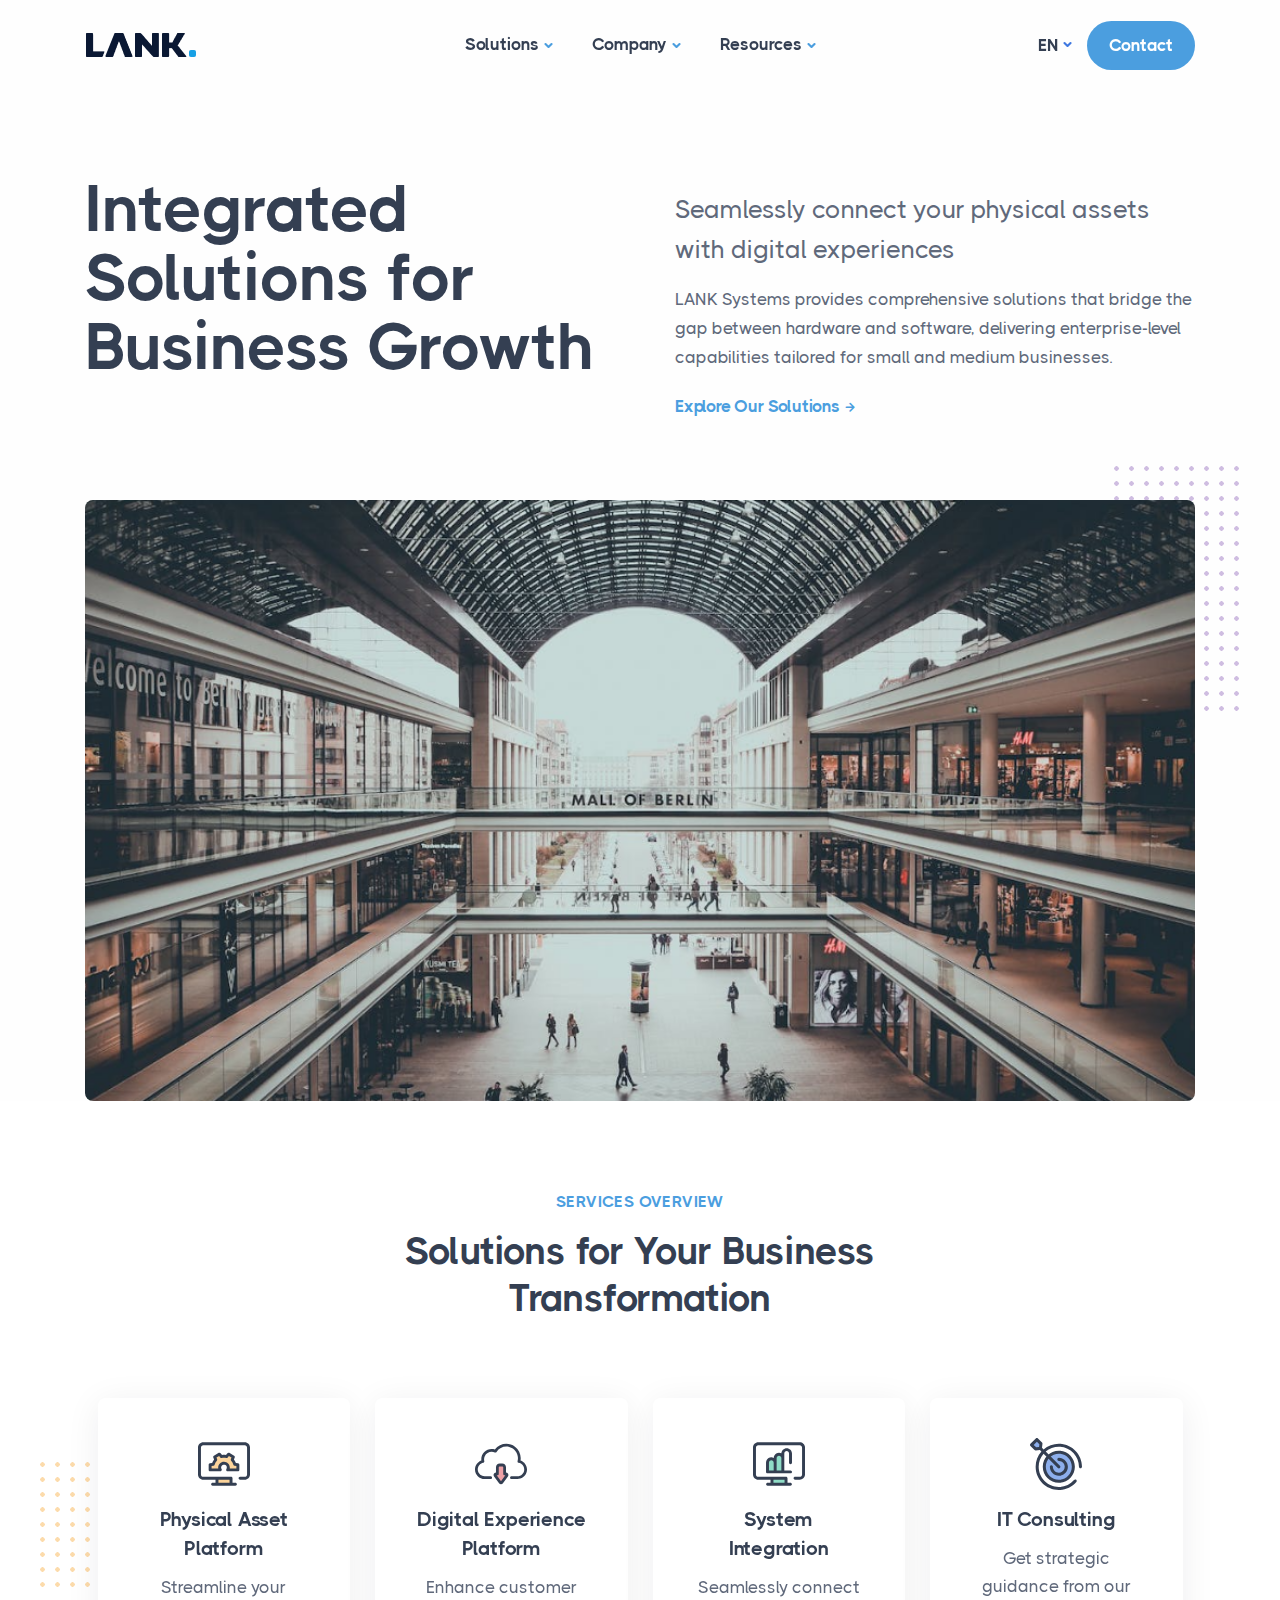
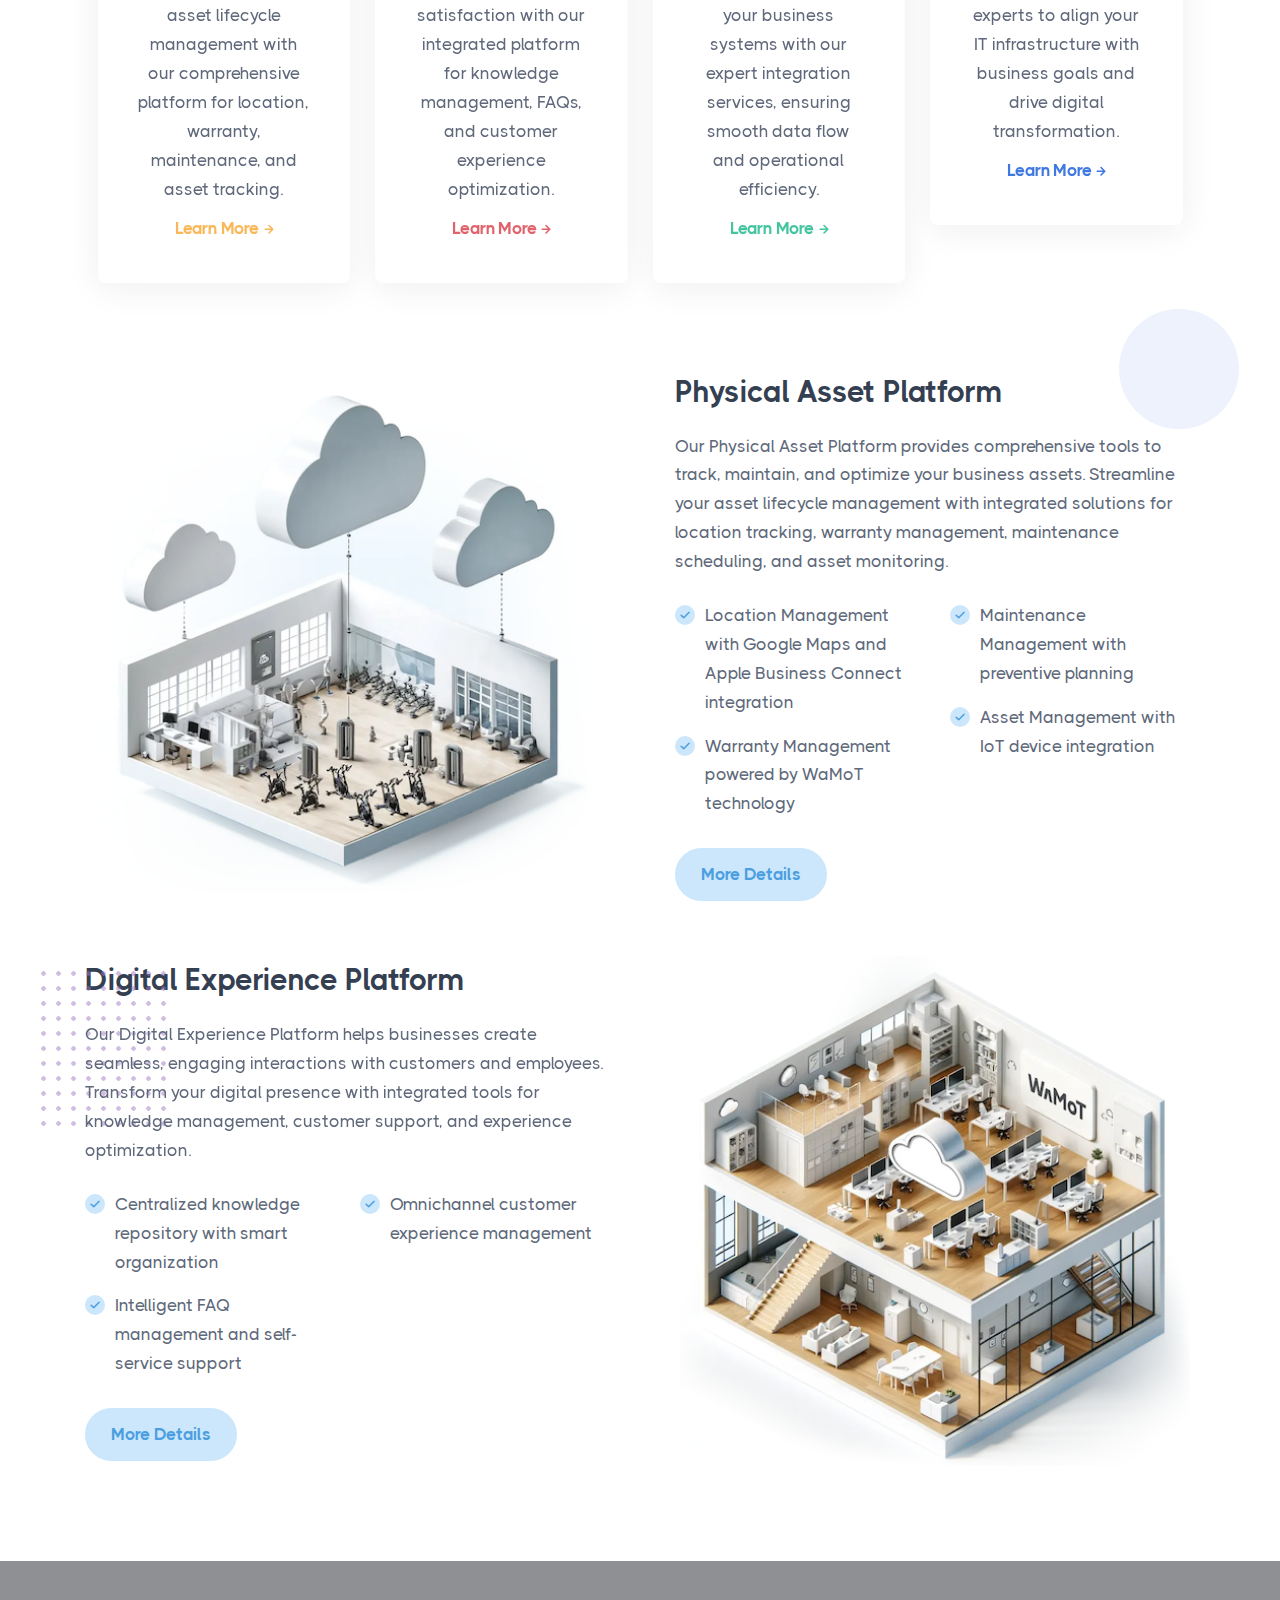
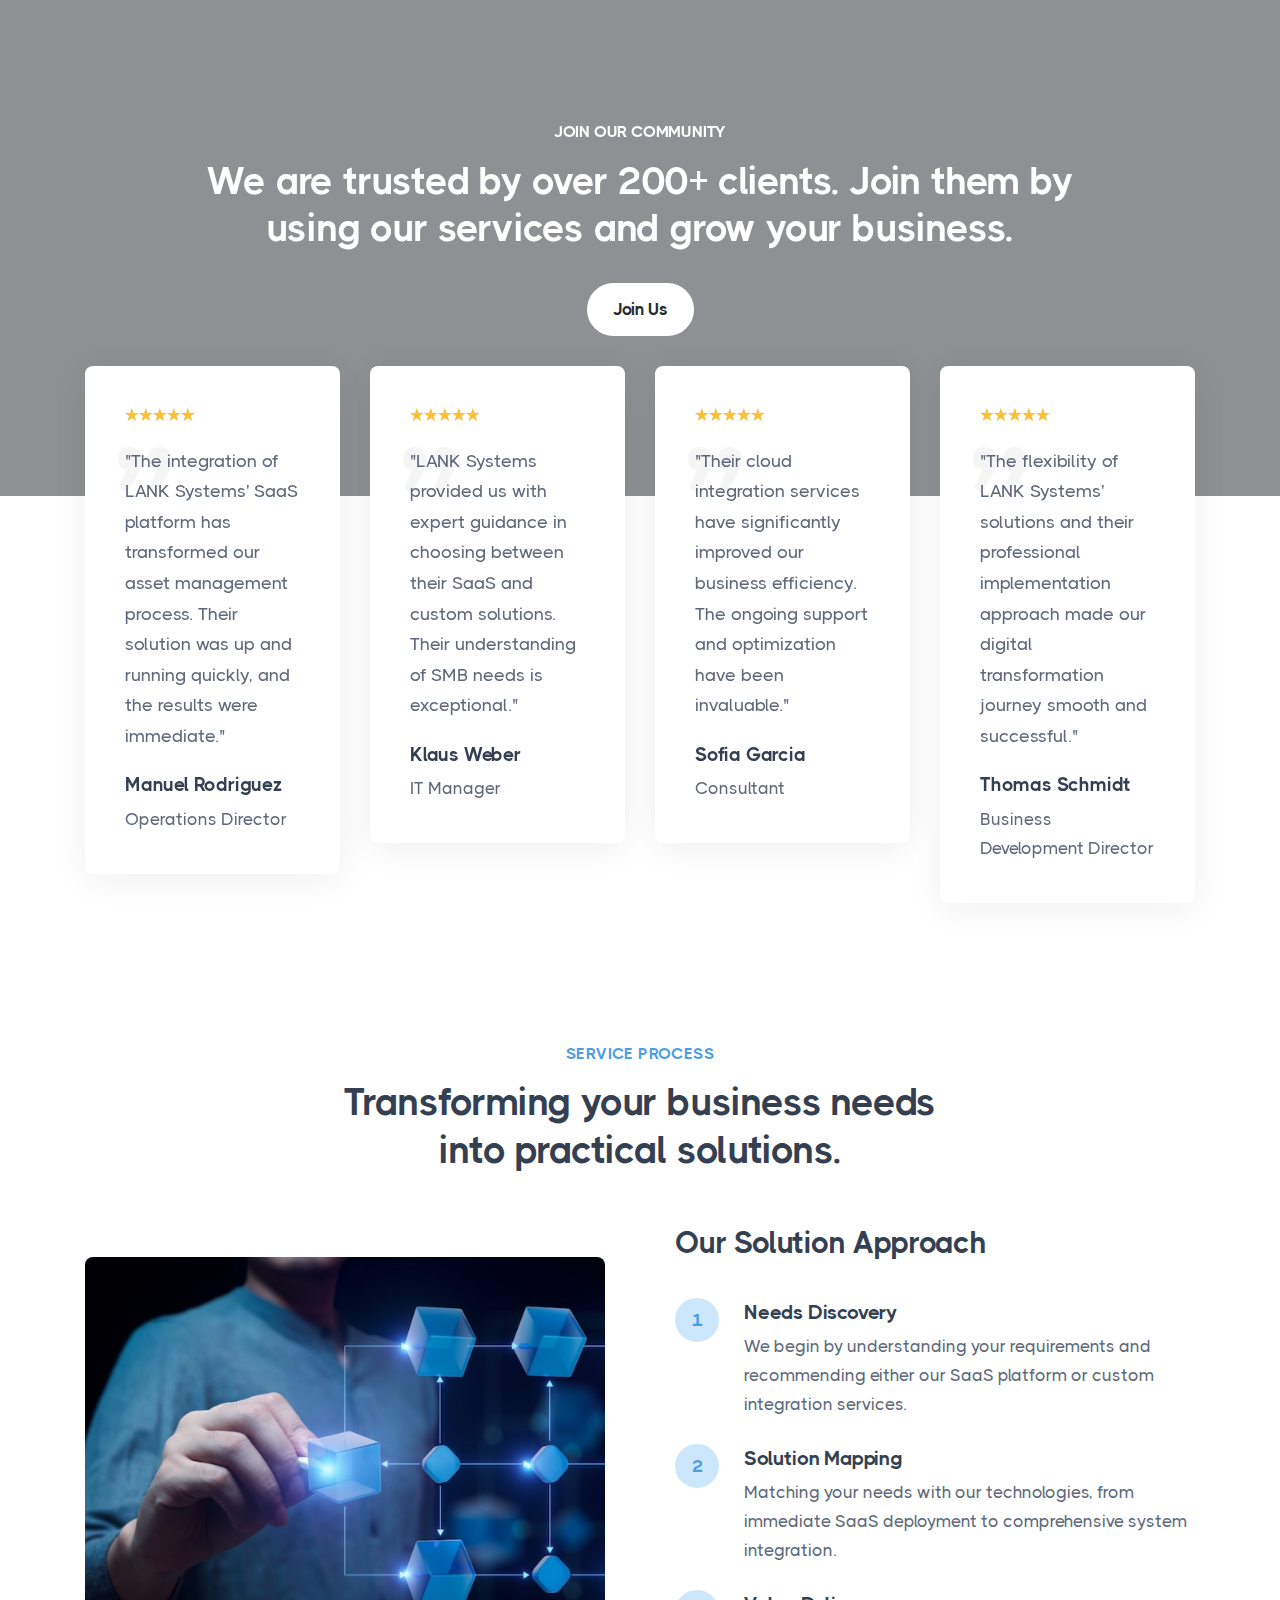
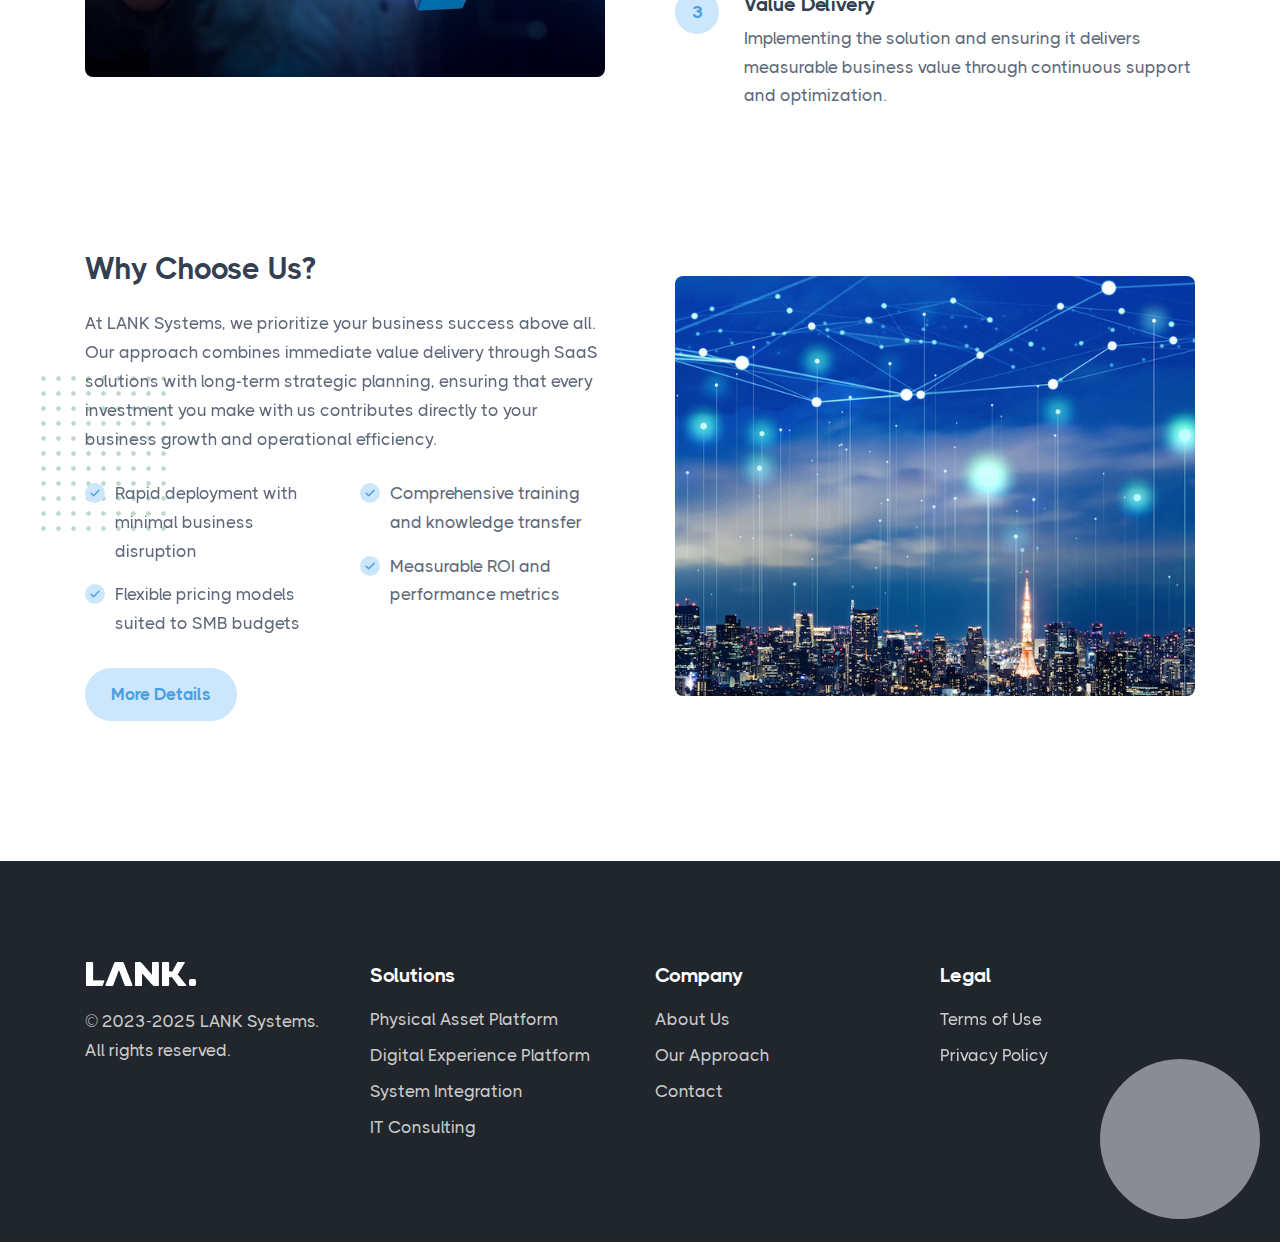
==== commit 82cd4369: "- Fixed: Image not loading correctly." ====
--- a/index.html
+++ b/index.html
@@ -466,7 +466,7 @@
         <div class="flex flex-wrap mx-[-15px] xl:mx-[-35px] lg:mx-[-20px] mt-[-50px] items-center">
           <div class="xl:w-6/12 lg:w-6/12 w-full flex-[0_0_auto] px-[15px] xl:px-[35px] lg:px-[20px] mt-[50px] max-w-full xl:!order-2 lg:!order-2 !relative">
             <div class="shape !rounded-[50%] !bg-[#f6f3f9] rellax !w-[8rem] !h-[8rem] !absolute z-[1] opacity-50" data-rellax-speed="1" style="bottom: -2.5rem; right: -1.5rem;"></div>
-            <figure class="rounded-[0.4rem] relative z-[2]"><img class="rounded-[0.4rem]" src="./assets/img/photos/home-why-choose-us.jpeg" srcset="./assets/img/photos/home-why-choose-us@2x.jpeg 2x" alt="image"></figure>
+            <figure class="rounded-[0.4rem] relative z-[2]"><img class="rounded-[0.4rem]" src="./assets/img/photos/home-why-choose-us.png" srcset="./assets/img/photos/home-why-choose-us@2x.jpeg 2x" alt="image"></figure>
           </div>
           <!--/column -->
           <div class="xl:w-6/12 lg:w-6/12 w-full flex-[0_0_auto] px-[15px] xl:px-[35px] lg:px-[20px] mt-[50px] max-w-full">
